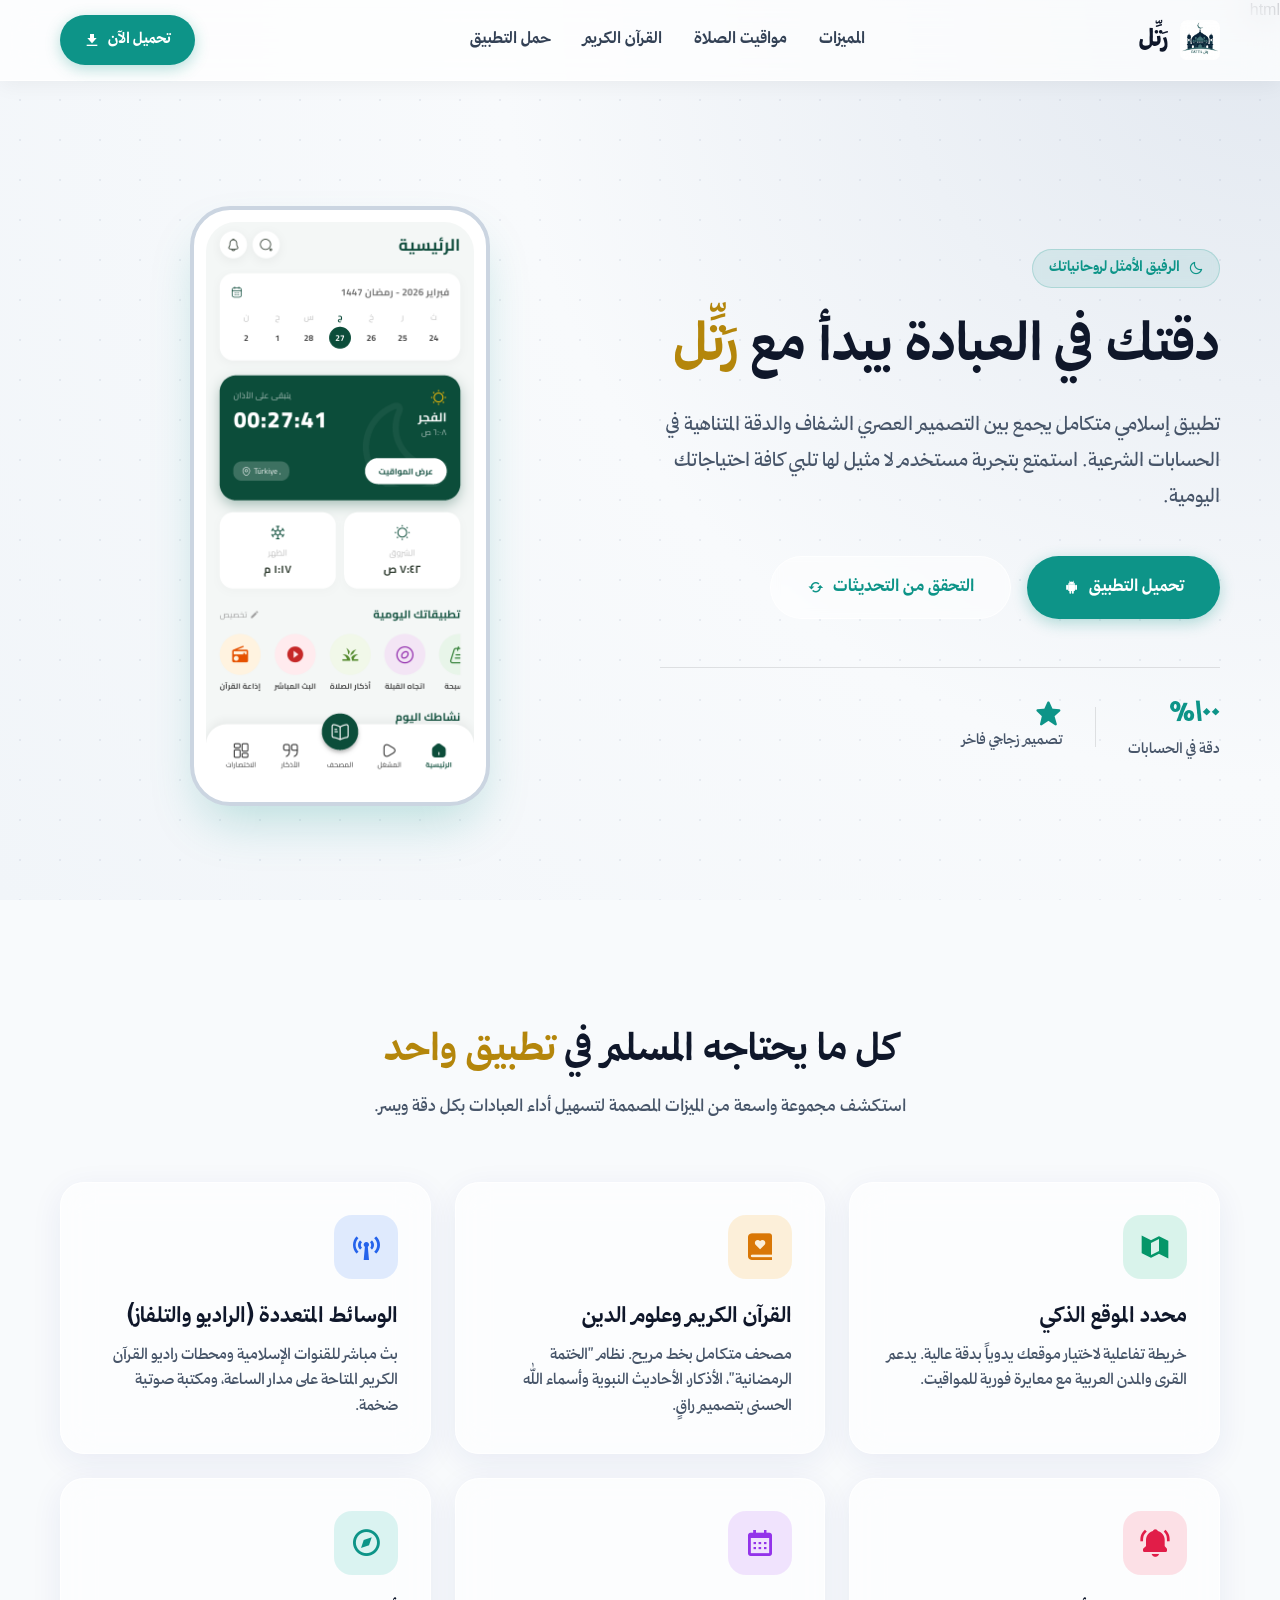
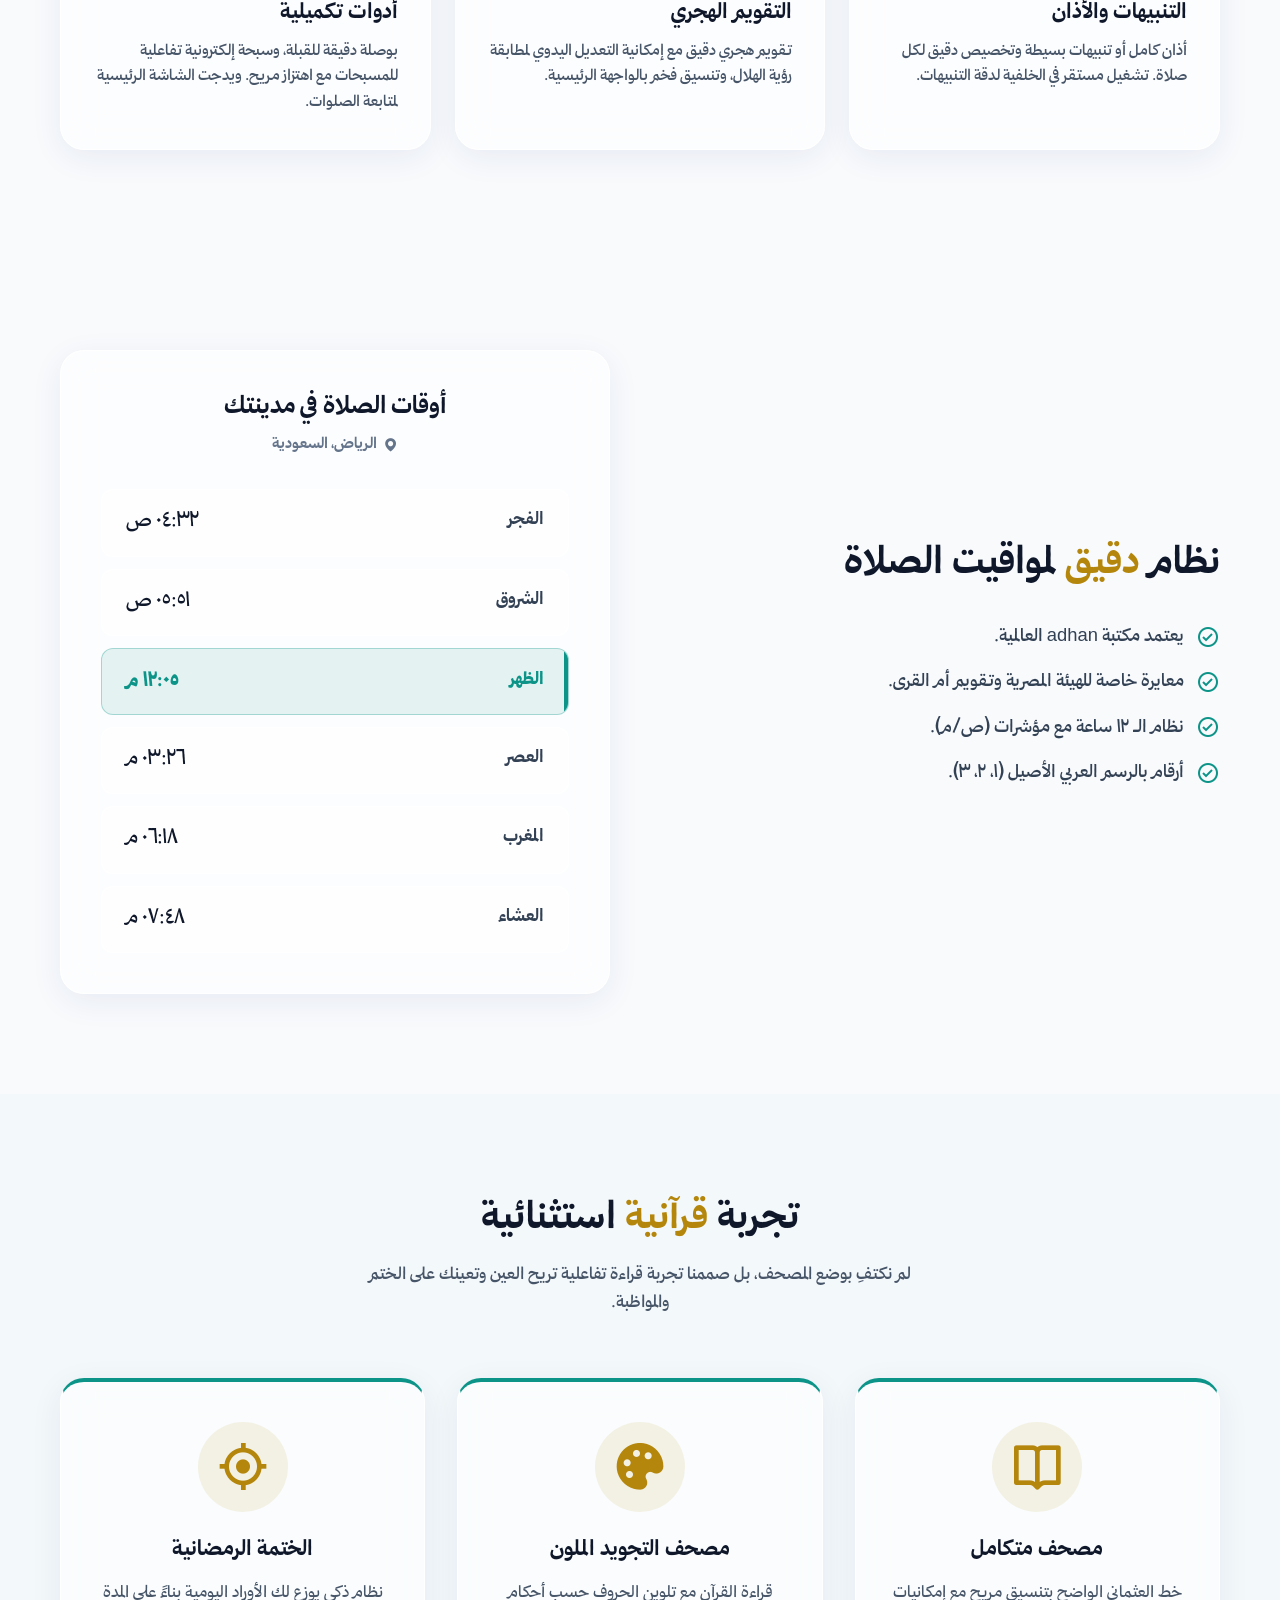
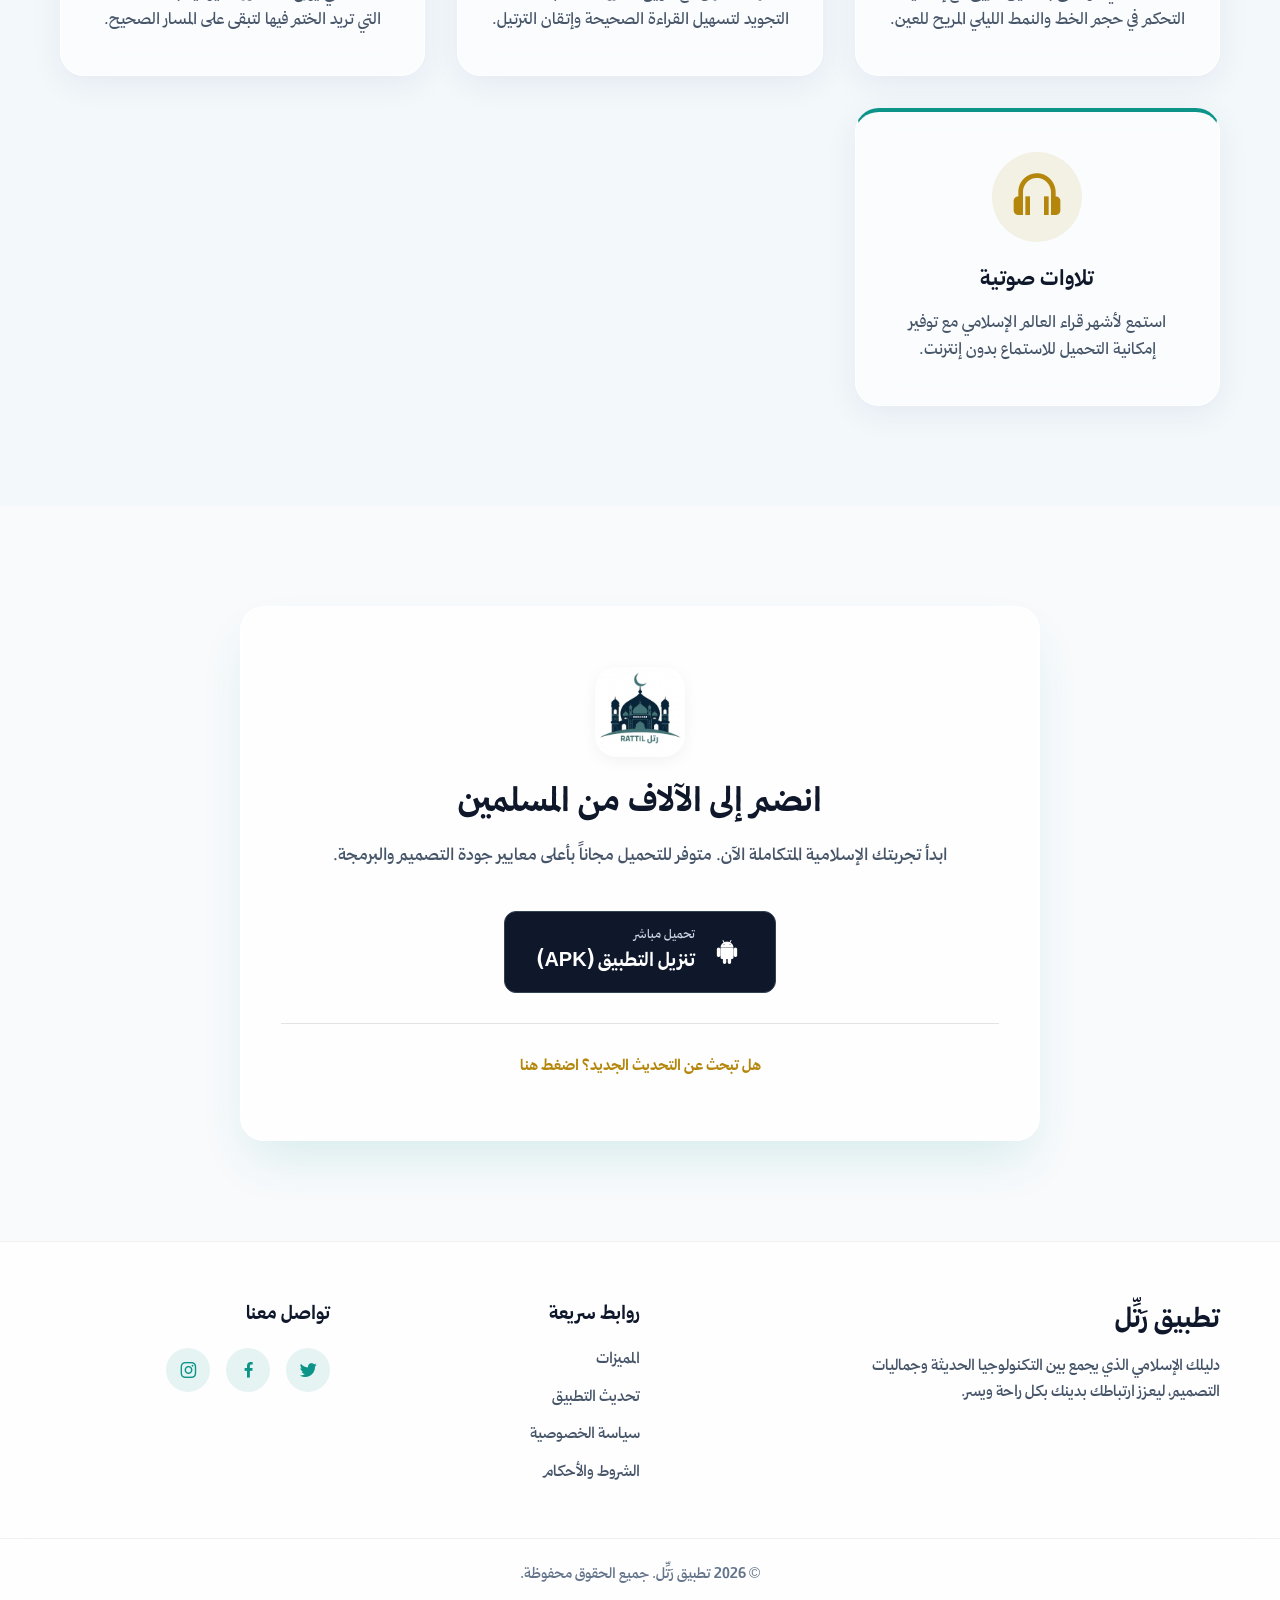
==== index.html @ 5075c4eb "Update index.html" ====
html
<!DOCTYPE html>
<html lang="ar" dir="rtl">

<head>
    <meta charset="UTF-8">
    <meta name="viewport" content="width=device-width, initial-scale=1.0">
    <title>تطبيق رَتِّل | RATTIL - التطبيق الإسلامي الشامل</title>
    <meta name="description"
        content="تطبيق رتل، دليلك الإسلامي الشامل. مواقيت صلاة دقيقة، مصحف متكامل، إذاعة وتلفاز، وأدوات تكميلية بتصميم عصري راقٍ.">
    <!-- Boxicons -->
    <link href='https://unpkg.com/boxicons@2.1.4/css/boxicons.min.css' rel='stylesheet'>
    <!-- Custom CSS -->
    <link rel="stylesheet" href="assets/css/style.css?v=2">

    <!-- Favicon -->
    <link rel="icon" href="assets/images/logoapp.png" type="image/x-icon">
</head>

<body>

    <!-- Stars Background (Pure CSS) -->
    <div class="stars-bg"></div>

    <!-- Header Glass -->
    <header class="glass-header">
        <div class="container">
            <div class="nav-container">
                <a href="index.html" class="logo">
                    <img src="assets/images/logoapp.png" alt="شعار رتل" class="logo-img">
                    <span class="logo-text">رَتِّل</span>
                </a>
                <nav class="desktop-nav">
                    <ul>
                        <li><a href="#features">المميزات</a></li>
                        <li><a href="#prayer-times">مواقيت الصلاة</a></li>
                        <li><a href="#quran">القرآن الكريم</a></li>
                        <li><a href="#download">حمل التطبيق</a></li>
                    </ul>
                </nav>
                <div class="header-actions">
                    <a href="#download" class="btn btn-primary btn-glow">تحميل الآن <i class='bx bxs-download'></i></a>
                    <button class="mobile-menu-btn"><i class='bx bx-menu'></i></button>
                </div>
            </div>
        </div>
    </header>

    <main>
        <!-- Hero Section -->
        <section class="hero-section">
            <div class="container hero-container">
                <div class="hero-content">
                    <div class="badge glass-badge">
                        <i class='bx bx-moon'></i>
                        <span>الرفيق الأمثل لروحانياتك</span>
                    </div>
                    <h1 class="hero-title">دقتك في العبادة يبدأ مع <span class="highlight-gold">رَتِّل</span></h1>
                    <p class="hero-subtitle">
                        تطبيق إسلامي متكامل يجمع بين التصميم العصري الشفاف والدقة المتناهية في الحسابات الشرعية. استمتع
                        بتجربة مستخدم لا مثيل لها تلبي كافة احتياجاتك اليومية.
                    </p>
                    <div class="hero-actions">
                        <a href="#download" class="btn btn-primary btn-large btn-glow">
                            تحميل التطبيق <i class='bx bxl-android'></i>
                        </a>
                        <a href="update.html" class="btn btn-outline btn-large glass-btn">
                            التحقق من التحديثات <i class='bx bx-refresh'></i>
                        </a>
                    </div>
                    <div class="hero-stats">
                        <div class="stat-item">
                            <span class="stat-number">١٠٠٪</span>
                            <span class="stat-text">دقة في الحسابات</span>
                        </div>
                        <div class="stat-divider"></div>
                        <div class="stat-item">
                            <span class="stat-number"><i class='bx bxs-star'></i></span>
                            <span class="stat-text">تصميم زجاجي فاخر</span>
                        </div>
                    </div>
                </div>
                <div class="hero-visual">
                    <!-- Phone Mockup Container -->
                    <div class="phone-mockup glow-effect">
                        <div class="mockup-screen">
                            <!-- Let's assume image copy 6.png might be a screenshot, but we fallback to image.png -->
                            <img src="assets/images/image.png" alt="واجهة تطبيق رتل" class="app-screenshot">

                        </div>
                        <div class="mockup-frame"></div>
                    </div>
                </div>
            </div>
        </section>

        <!-- Features Grid Area -->
        <section id="features" class="features-section">
            <div class="container">
                <div class="section-header text-center">
                    <h2 class="section-title">كل ما يحتاجه المسلم في <span class="highlight-gold">تطبيق واحد</span></h2>
                    <p class="section-subtitle">استكشف مجموعة واسعة من الميزات المصممة لتسهيل أداء العبادات بكل دقة
                        ويسر.</p>
                </div>

                <div class="features-grid">
                    <!-- Feature 1 -->
                    <div class="feature-card glass-card hover-lift">
                        <div class="feature-icon icon-emerald"><i class='bx bxs-map-alt'></i></div>
                        <h3 class="feature-title">محدد الموقع الذكي</h3>
                        <p class="feature-desc">خريطة تفاعلية لاختيار موقعك يدوياً بدقة عالية. يدعم القرى والمدن العربية
                            مع معايرة فورية للمواقيت.</p>
                    </div>

                    <!-- Feature 2 -->
                    <div class="feature-card glass-card hover-lift">
                        <div class="feature-icon icon-gold"><i class='bx bxs-book-heart'></i></div>
                        <h3 class="feature-title">القرآن الكريم وعلوم الدين</h3>
                        <p class="feature-desc">مصحف متكامل بخط مريح. نظام "الختمة الرمضانية"، الأذكار، الأحاديث النبوية
                            وأسماء الله الحسنى بتصميم راقٍ.</p>
                    </div>

                    <!-- Feature 3 -->
                    <div class="feature-card glass-card hover-lift">
                        <div class="feature-icon icon-blue"><i class='bx bx-broadcast'></i></div>
                        <h3 class="feature-title">الوسائط المتعددة (الراديو والتلفاز)</h3>
                        <p class="feature-desc">بث مباشر للقنوات الإسلامية ومحطات راديو القرآن الكريم المتاحة على مدار
                            الساعة، ومكتبة صوتية ضخمة.</p>
                    </div>

                    <!-- Feature 4 -->
                    <div class="feature-card glass-card hover-lift">
                        <div class="feature-icon icon-peach"><i class='bx bxs-bell-ring'></i></div>
                        <h3 class="feature-title">التنبيهات والأذان</h3>
                        <p class="feature-desc">أذان كامل أو تنبيهات بسيطة وتخصيص دقيق لكل صلاة. تشغيل مستقر في الخلفية
                            لدقة التنبيهات.</p>
                    </div>

                    <!-- Feature 5 -->
                    <div class="feature-card glass-card hover-lift">
                        <div class="feature-icon icon-purple"><i class='bx bx-calendar'></i></div>
                        <h3 class="feature-title">التقويم الهجري</h3>
                        <p class="feature-desc">تقويم هجري دقيق مع إمكانية التعديل اليدوي لمطابقة رؤية الهلال، وتنسيق
                            فخم بالواجهة الرئيسية.</p>
                    </div>

                    <!-- Feature 6 -->
                    <div class="feature-card glass-card hover-lift">
                        <div class="feature-icon icon-teal"><i class='bx bx-compass'></i></div>
                        <h3 class="feature-title">أدوات تكميلية</h3>
                        <p class="feature-desc">بوصلة دقيقة للقبلة، وسبحة إلكترونية تفاعلية للمسبحات مع اهتزاز مريح.
                            ويدجت الشاشة الرئيسية لمتابعة الصلوات.</p>
                    </div>
                </div>
            </div>
        </section>

        <!-- Spotlight Prayer Section -->
        <section id="prayer-times" class="prayer-section">
            <div class="container prayer-container">
                <div class="prayer-info">
                    <h2 class="section-title">نظام <span class="highlight-gold">دقيق</span> لمواقيت الصلاة</h2>
                    <ul class="prayer-checklist">
                        <li><i class='bx bx-check-circle'></i> يعتمد مكتبة adhan العالمية.</li>
                        <li><i class='bx bx-check-circle'></i> معايرة خاصة للهيئة المصرية وتقويم أم القرى.</li>
                        <li><i class='bx bx-check-circle'></i> نظام الـ ١٢ ساعة مع مؤشرات (ص/م).</li>
                        <li><i class='bx bx-check-circle'></i> أرقام بالرسم العربي الأصيل (١، ٢، ٣).</li>
                    </ul>
                </div>

                <div class="prayer-glass-board glass-card">
                    <h3 class="board-title">أوقات الصلاة في مدينتك</h3>
                    <div class="board-location"><i class='bx bxs-map'></i> الرياض، السعودية</div>

                    <div class="prayer-times-list">
                        <div class="prayer-row">
                            <span class="prayer-name">الفجر</span>
                            <span class="prayer-time">٠٤:٣٢ ص</span>
                        </div>
                        <div class="prayer-row">
                            <span class="prayer-name">الشروق</span>
                            <span class="prayer-time">٠٥:٥١ ص</span>
                        </div>
                        <div class="prayer-row current-prayer">
                            <span class="prayer-name">الظهر</span>
                            <span class="prayer-time">١٢:٠٥ م</span>
                        </div>
                        <div class="prayer-row">
                            <span class="prayer-name">العصر</span>
                            <span class="prayer-time">٠٣:٢٦ م</span>
                        </div>
                        <div class="prayer-row">
                            <span class="prayer-name">المغرب</span>
                            <span class="prayer-time">٠٦:١٨ م</span>
                        </div>
                        <div class="prayer-row">
                            <span class="prayer-name">العشاء</span>
                            <span class="prayer-time">٠٧:٤٨ م</span>
                        </div>
                    </div>
                </div>
            </div>
        </section>

        <!-- Quran Showcase Section -->
        <section id="quran" class="quran-section">
            <div class="container">
                <div class="section-header text-center">
                    <h2 class="section-title">تجربة <span class="highlight-gold">قرآنية</span> استثنائية</h2>
                    <p class="section-subtitle">لم نكتفِ بوضع المصحف، بل صممنا تجربة قراءة تفاعلية تريح العين وتعينك على
                        الختم والمواظبة.</p>
                </div>
                <div class="quran-features-grid">
                    <div class="quran-feature-card glass-card">
                        <i class='bx bx-book-open quran-icon'></i>
                        <h4>مصحف متكامل</h4>
                        <p>خط العثماني الواضح بتنسيق مريح مع إمكانيات التحكم في حجم الخط والنمط الليلي المريح للعين.</p>
                    </div>
                    <div class="quran-feature-card glass-card">
                        <i class='bx bxs-palette quran-icon'></i>
                        <h4>مصحف التجويد الملون</h4>
                        <p>قراءة القرآن مع تلوين الحروف حسب أحكام التجويد لتسهيل القراءة الصحيحة وإتقان الترتيل.</p>
                    </div>
                    <div class="quran-feature-card glass-card">
                        <i class='bx bx-target-lock quran-icon'></i>
                        <h4>الختمة الرمضانية</h4>
                        <p>نظام ذكي يوزع لك الأوراد اليومية بناءً على المدة التي تريد الختم فيها لتبقى على المسار
                            الصحيح.</p>
                    </div>
                    <div class="quran-feature-card glass-card">
                        <i class='bx bx-headphone quran-icon'></i>
                        <h4>تلاوات صوتية</h4>
                        <p>استمع لأشهر قراء العالم الإسلامي مع توفير إمكانية التحميل للاستماع بدون إنترنت.</p>
                    </div>
                </div>
            </div>
        </section>

        <!-- Download Section -->
        <section id="download" class="download-section text-center">
            <div class="container">
                <div class="download-card glass-card drop-shadow-large">
                    <img src="assets/images/logoapp.png" alt="Rattil Logo" class="download-logo">
                    <h2>انضم إلى الآلاف من المسلمين</h2>
                    <p>ابدأ تجربتك الإسلامية المتكاملة الآن. متوفر للتحميل مجاناً بأعلى معايير جودة التصميم والبرمجة.
                    </p>

                    <div class="store-buttons">
                        <a href="https://github.com/esm234/rattil-web/releases/download/v1.0.1/rattil.apk"
                            class="store-btn" download> <!-- Direct APK Download -->
                            <div class="store-icon"><i class='bx bxl-android'></i></div>
                            <div class="store-text">
                                <span class="store-sub">تحميل مباشر</span>
                                <span class="store-main">تنزيل التطبيق (APK)</span>
                            </div>
                        </a>
                    </div>
                    <!-- Update link for users -->
                    <div class="update-link-container">
                        <a href="update.html" class="update-link">هل تبحث عن التحديث الجديد؟ اضغط هنا</a>
                    </div>
                </div>
            </div>
        </section>
    </main>

    <!-- Footer -->
    <footer class="glass-footer">
        <div class="container footer-content">
            <div class="footer-info">
                <h3>تطبيق رَتِّل</h3>
                <p>دليلك الإسلامي الذي يجمع بين التكنولوجيا الحديثة وجماليات التصميم، ليعزز ارتباطك بدينك بكل راحة ويسر.
                </p>
            </div>
            <div class="footer-links">
                <h4>روابط سريعة</h4>
                <ul>
                    <li><a href="#features">المميزات</a></li>
                    <li><a href="update.html">تحديث التطبيق</a></li>
                    <li><a href="privacy.html">سياسة الخصوصية</a></li>
                    <li><a href="terms.html">الشروط والأحكام</a></li>
                </ul>
            </div>
            <div class="footer-social">
                <h4>تواصل معنا</h4>
                <div class="social-icons">
                    <a href="#"><i class='bx bxl-twitter'></i></a>
                    <a href="#"><i class='bx bxl-facebook'></i></a>
                    <a href="#"><i class='bx bxl-instagram'></i></a>
                </div>
            </div>
        </div>
        <div class="footer-bottom">
            <p>&copy; 2026 تطبيق رَتِّل. جميع الحقوق محفوظة.</p>
        </div>
    </footer>

    <!-- Custom JS -->
    <script src="assets/js/main.js"></script>
</body>

</html>
---- assets/css/style.css ----
/* ==========================================================================
   RATTIL Islamic App Website - Premium Light Glassmorphism Style
   ========================================================================== */

/* Using hardcoded colors as fallbacks in case CSS variables fail to parse */
@font-face {
    font-family: 'TheYearofHandicrafts';
    src: url('../fonts/TheYearofHandicrafts-Regular.otf') format('opentype');
    font-weight: normal;
    font-style: normal;
}

@font-face {
    font-family: 'TheYearofHandicrafts';
    src: url('../fonts/TheYearofHandicrafts-Bold.otf') format('opentype');
    font-weight: bold;
    font-style: normal;
}

@font-face {
    font-family: 'TheYearofHandicrafts';
    src: url('../fonts/TheYearofHandicrafts-Medium.otf') format('opentype');
    font-weight: 500;
    font-style: normal;
}

@font-face {
    font-family: 'TheYearofHandicrafts';
    src: url('../fonts/TheYearofHandicrafts-SemiBold.otf') format('opentype');
    font-weight: 600;
    font-style: normal;
}

@font-face {
    font-family: 'TheYearofHandicrafts';
    src: url('../fonts/TheYearofHandicrafts-Black.otf') format('opentype');
    font-weight: 900;
    font-style: normal;
}

:root {
    --primary-color: #0d9488;
    --primary-light: #14b8a6;
    --primary-dark: #0f766e;
    --accent-gold: #b4860b;
    --accent-gold-light: #d4af37;

    --bg-light: #f8fafc;
    --bg-gradient: radial-gradient(circle at top right, #e2e8f0, #f8fafc, #f1f5f9);

    --text-primary: #0f172a;
    --text-secondary: #334155;
    --text-muted: #64748b;

    --glass-bg: rgba(255, 255, 255, 0.6);
    --glass-border: rgba(255, 255, 255, 0.8);
    --glass-shadow: 0 8px 32px 0 rgba(31, 38, 135, 0.07);
    --glass-blur: 16px;

    --font-main: 'TheYearofHandicrafts', 'Tajawal', sans-serif;
    --font-quran: 'TheYearofHandicrafts', 'Amiri Quran', serif;
}

* {
    margin: 0;
    padding: 0;
    box-sizing: border-box;
    scroll-behavior: smooth;
}

body {
    font-family: var(--font-main);
    background-color: #f8fafc;
    background-image: radial-gradient(circle at top right, #e2e8f0, #f8fafc, #f1f5f9);
    background-size: cover;
    background-attachment: fixed;
    color: #0f172a;
    /* text-primary */
    line-height: 1.6;
    overflow-x: hidden;
    position: relative;
}

/* Elegant Light Background Pattern */
.stars-bg {
    position: fixed;
    top: 0;
    left: 0;
    right: 0;
    bottom: 0;
    background-image:
        radial-gradient(#94a3b8 1px, transparent 1px);
    background-size: 40px 40px;
    opacity: 0.15;
    z-index: -1;
}

a {
    text-decoration: none;
    color: inherit;
}

ul {
    list-style: none;
}

.container {
    max-width: 1200px;
    margin: 0 auto;
    padding: 0 20px;
}

.highlight-gold {
    color: #b4860b;
    /* accent-gold */
}

h1,
h2,
h3,
h4,
h5,
h6 {
    font-weight: 700;
    line-height: 1.3;
    color: #0f172a;
}

.text-center {
    text-align: center;
}

.d-flex-center {
    display: flex;
    align-items: center;
    justify-content: center;
    min-height: 100vh;
}

/* Buttons */
.btn {
    display: inline-flex;
    align-items: center;
    justify-content: center;
    gap: 8px;
    padding: 12px 24px;
    border-radius: 50px;
    font-weight: 700;
    font-size: 1rem;
    transition: all 0.3s ease;
    cursor: pointer;
    border: none;
}

.btn-large {
    padding: 16px 36px;
    font-size: 1.1rem;
}

.btn-block {
    display: flex;
    width: 100%;
    margin-bottom: 12px;
}

.btn-primary {
    background-color: #0d9488;
    color: #ffffff;
}

.btn-primary:hover {
    background-color: #0f766e;
    transform: translateY(-2px);
    color: #ffffff;
}

.btn-outline {
    background-color: transparent;
    border: 1px solid #0d9488;
    color: #0d9488;
}

.btn-outline:hover {
    background-color: rgba(13, 148, 136, 0.1);
    border-color: #0f766e;
    color: #0f766e;
}

.btn-glow {
    box-shadow: 0 4px 15px rgba(13, 148, 136, 0.3);
}

.btn-glow:hover {
    box-shadow: 0 6px 20px rgba(13, 148, 136, 0.5);
}

/* Glassmorphism Classes (Light Theme) */
.glass-header {
    position: fixed;
    top: 0;
    left: 0;
    right: 0;
    background-color: rgba(255, 255, 255, 0.75);
    backdrop-filter: blur(16px);
    -webkit-backdrop-filter: blur(16px);
    border-bottom: 1px solid rgba(255, 255, 255, 0.8);
    box-shadow: 0 4px 20px rgba(0, 0, 0, 0.05);
    z-index: 1000;
    transition: all 0.3s ease;
}

.glass-card {
    background-color: rgba(255, 255, 255, 0.6);
    backdrop-filter: blur(16px);
    -webkit-backdrop-filter: blur(16px);
    border: 1px solid rgba(255, 255, 255, 0.8);
    box-shadow: 0 8px 32px 0 rgba(31, 38, 135, 0.07);
    border-radius: 24px;
}

.glass-btn {
    background-color: rgba(255, 255, 255, 0.5);
    backdrop-filter: blur(4px);
    border: 1px solid rgba(255, 255, 255, 0.8);
    color: #0d9488;
}

.glass-badge {
    background-color: rgba(13, 148, 136, 0.1);
    backdrop-filter: blur(4px);
    border: 1px solid rgba(13, 148, 136, 0.2);
    padding: 6px 16px;
    border-radius: 50px;
    display: inline-flex;
    align-items: center;
    gap: 8px;
    font-size: 0.95rem;
    font-weight: 700;
    color: #0d9488;
    margin-bottom: 24px;
}

/* Header & Nav */
.nav-container {
    display: flex;
    justify-content: space-between;
    align-items: center;
    height: 80px;
}

.logo {
    display: flex;
    align-items: center;
    gap: 12px;
}

.logo-img {
    height: 40px;
}

.logo-text {
    font-size: 1.6rem;
    font-weight: 800;
    font-family: var(--font-quran);
    color: #0f172a;
}

.desktop-nav ul {
    display: flex;
    gap: 32px;
}

.desktop-nav ul li a {
    color: #334155;
    font-weight: 700;
    font-size: 1.05rem;
    transition: color 0.3s ease;
    align-items: center;
    display: flex;
    gap: 6px;
    padding: 8px 0;
    position: relative;
}

.desktop-nav ul li a::after {
    content: '';
    position: absolute;
    bottom: 0;
    right: 0;
    width: 0%;
    height: 3px;
    border-radius: 2px;
    background-color: #0d9488;
    transition: width 0.3s ease;
}

.desktop-nav ul li a:hover {
    color: #0d9488;
}

.desktop-nav ul li a:hover::after {
    width: 100%;
}

.header-actions {
    display: flex;
    align-items: center;
    gap: 16px;
}

.mobile-menu-btn {
    display: none;
    background: none;
    border: none;
    color: #0f172a;
    font-size: 28px;
    cursor: pointer;
}

/* Hero Section */
.hero-section {
    padding: 160px 0 100px;
    min-height: 100vh;
    display: flex;
    align-items: center;
}

.hero-container {
    display: grid;
    grid-template-columns: 1fr 1fr;
    gap: 40px;
    align-items: center;
}

.hero-content {
    max-width: 600px;
}

.hero-title {
    font-size: 3.5rem;
    margin-bottom: 24px;
    color: #0f172a;
}

.hero-subtitle {
    font-size: 1.25rem;
    color: #475569;
    margin-bottom: 40px;
    line-height: 1.8;
}

.hero-actions {
    display: flex;
    gap: 16px;
    margin-bottom: 48px;
    flex-wrap: wrap;
}

.hero-stats {
    display: flex;
    align-items: center;
    gap: 32px;
    border-top: 1px solid rgba(0, 0, 0, 0.1);
    padding-top: 24px;
}

.stat-item {
    display: flex;
    flex-direction: column;
}

.stat-number {
    font-size: 1.8rem;
    font-weight: 800;
    color: #0d9488;
}

.stat-text {
    font-size: 0.95rem;
    font-weight: 500;
    color: #475569;
}

.stat-divider {
    width: 1px;
    height: 40px;
    background-color: rgba(0, 0, 0, 0.1);
}

/* Mockup */
.hero-visual {
    position: relative;
    display: flex;
    justify-content: center;
}

.phone-mockup {
    width: 300px;
    height: 600px;
    background-color: #ffffff;
    border-radius: 40px;
    padding: 12px;
    position: relative;
    border: 4px solid #cbd5e1;
    box-shadow: 0 25px 50px -12px rgba(13, 148, 136, 0.25);
}

.mockup-screen {
    width: 100%;
    height: 100%;
    border-radius: 30px;
    overflow: hidden;
    position: relative;
    background-color: #f8fafc;
}

.app-screenshot {
    width: 100%;
    height: 100%;
    object-fit: cover;
}

/* Floating Widget */
.floating-widget {
    position: absolute;
    bottom: 30px;
    left: -40px;
    width: 200px;
    padding: 16px;
    animation: float 4s ease-in-out infinite;
    z-index: 10;
}

@keyframes float {
    0% {
        transform: translateY(0);
    }

    50% {
        transform: translateY(-10px);
    }

    100% {
        transform: translateY(0);
    }
}

.widget-header {
    display: flex;
    gap: 8px;
    font-size: 0.9rem;
    font-weight: 700;
    color: #475569;
    margin-bottom: 8px;
}

.widget-time {
    font-size: 1.8rem;
    font-weight: 700;
    color: #0d9488;
    margin-bottom: 4px;
    font-family: var(--font-quran);
}

.widget-footer {
    font-size: 0.85rem;
    font-weight: 500;
    color: #64748b;
}

/* Section Common */
.section-title {
    font-size: 2.5rem;
    margin-bottom: 16px;
    color: #0f172a;
}

.section-subtitle {
    color: #475569;
    font-size: 1.1rem;
    font-weight: 500;
    max-width: 600px;
    margin: 0 auto;
}

/* Features Layout */
.features-section {
    padding: 100px 0;
}

.features-grid {
    display: grid;
    grid-template-columns: repeat(auto-fit, minmax(320px, 1fr));
    gap: 24px;
    margin-top: 60px;
}

.feature-card {
    padding: 32px;
    transition: transform 0.3s ease, background 0.3s ease, box-shadow 0.3s ease;
}

.hover-lift:hover {
    transform: translateY(-8px);
    background-color: rgba(255, 255, 255, 0.9);
    box-shadow: 0 20px 40px rgba(0, 0, 0, 0.08);
}

.feature-icon {
    width: 64px;
    height: 64px;
    border-radius: 18px;
    display: flex;
    align-items: center;
    justify-content: center;
    font-size: 32px;
    margin-bottom: 24px;
}

.icon-emerald {
    background-color: rgba(16, 185, 129, 0.15);
    color: #059669;
}

.icon-gold {
    background-color: rgba(245, 158, 11, 0.15);
    color: #d97706;
}

.icon-blue {
    background-color: rgba(59, 130, 246, 0.15);
    color: #2563eb;
}

.icon-peach {
    background-color: rgba(244, 63, 94, 0.15);
    color: #e11d48;
}

.icon-purple {
    background-color: rgba(168, 85, 247, 0.15);
    color: #9333ea;
}

.icon-teal {
    background-color: rgba(20, 184, 166, 0.15);
    color: #0d9488;
}

.feature-title {
    font-size: 1.4rem;
    margin-bottom: 12px;
    color: #0f172a;
}

.feature-desc {
    color: #475569;
    font-size: 1rem;
    font-weight: 500;
}

/* Prayer Section Layout */
.prayer-section {
    padding: 100px 0;
}

.prayer-container {
    display: grid;
    grid-template-columns: 1fr 1fr;
    gap: 60px;
    align-items: center;
}

.prayer-checklist {
    margin-top: 32px;
}

.prayer-checklist li {
    display: flex;
    align-items: center;
    gap: 12px;
    font-size: 1.15rem;
    font-weight: 500;
    margin-bottom: 16px;
    color: #334155;
}

.prayer-checklist li i {
    color: #0d9488;
    font-size: 1.5rem;
}

.prayer-glass-board {
    padding: 40px;
}

.board-title {
    font-size: 1.6rem;
    text-align: center;
    margin-bottom: 8px;
    color: #0f172a;
}

.board-location {
    text-align: center;
    color: #64748b;
    font-size: 1rem;
    font-weight: 700;
    margin-bottom: 32px;
    display: flex;
    justify-content: center;
    align-items: center;
    gap: 6px;
}

.prayer-times-list {
    display: flex;
    flex-direction: column;
    gap: 12px;
}

.prayer-row {
    display: flex;
    justify-content: space-between;
    padding: 16px 24px;
    border-radius: 12px;
    background-color: rgba(255, 255, 255, 0.4);
    border: 1px solid rgba(255, 255, 255, 0.8);
    transition: background 0.3s ease;
}

.prayer-row:hover {
    background-color: rgba(255, 255, 255, 0.8);
}

.current-prayer {
    background-color: rgba(13, 148, 136, 0.1);
    border: 1px solid rgba(13, 148, 136, 0.3);
    position: relative;
    overflow: hidden;
}

.current-prayer::before {
    content: '';
    position: absolute;
    right: 0;
    top: 0;
    bottom: 0;
    width: 4px;
    background-color: #0d9488;
}

.current-prayer .prayer-name,
.current-prayer .prayer-time {
    color: #0d9488;
    font-weight: 800;
}

.prayer-name {
    font-size: 1.15rem;
    font-weight: 700;
    color: #334155;
}

.prayer-time {
    font-family: var(--font-quran);
    font-size: 1.3rem;
    color: #0f172a;
}

/* Quran Section */
.quran-section {
    padding: 100px 0;
    background-color: rgba(13, 148, 136, 0.02);
}

.quran-features-grid {
    display: grid;
    grid-template-columns: repeat(auto-fit, minmax(300px, 1fr));
    gap: 32px;
    margin-top: 60px;
}

.quran-feature-card {
    padding: 40px 32px;
    text-align: center;
    border-radius: 24px;
    transition: transform 0.3s ease, box-shadow 0.3s ease;
    border-top: 4px solid #0d9488;
}

.quran-feature-card:hover {
    transform: translateY(-8px);
    box-shadow: 0 20px 40px rgba(0, 0, 0, 0.08);
}

.quran-icon {
    font-size: 3.5rem;
    color: #b4860b;
    margin-bottom: 24px;
    background: rgba(180, 134, 11, 0.1);
    width: 90px;
    height: 90px;
    display: inline-flex;
    align-items: center;
    justify-content: center;
    border-radius: 50%;
}

.quran-feature-card h4 {
    font-size: 1.4rem;
    margin-bottom: 16px;
    color: #0f172a;
}

.quran-feature-card p {
    color: #475569;
    font-size: 1.05rem;
}

/* Download Section */
.download-section {
    padding: 100px 0;
}

.download-card {
    max-width: 800px;
    margin: 0 auto;
    padding: 60px 40px;
    background-color: rgba(255, 255, 255, 0.8);
}

.drop-shadow-large {
    box-shadow: 0 25px 50px -12px rgba(13, 148, 136, 0.15);
}

.download-logo {
    width: 90px;
    height: 90px;
    margin-bottom: 24px;
    border-radius: 22px;
    background: white;
    box-shadow: 0 4px 15px rgba(0, 0, 0, 0.05);
}

.download-card h2 {
    font-size: 2.2rem;
    margin-bottom: 16px;
    color: #0f172a;
}

.download-card p {
    color: #475569;
    font-size: 1.1rem;
    font-weight: 500;
    margin-bottom: 40px;
}

.store-buttons {
    display: flex;
    justify-content: center;
    gap: 20px;
    flex-wrap: wrap;
    margin-bottom: 24px;
}

.store-btn {
    display: flex;
    align-items: center;
    gap: 16px;
    background-color: #0f172a;
    color: #ffffff;
    padding: 14px 32px;
    border-radius: 12px;
    border: 1px solid #334155;
    transition: transform 0.3s ease, background 0.3s ease;
    min-width: 220px;
}

.store-btn:hover {
    transform: translateY(-3px);
    background-color: #1e293b;
    color: #fff;
}

.store-icon {
    font-size: 32px;
}

.store-text {
    display: flex;
    flex-direction: column;
    text-align: right;
}

.store-sub {
    font-size: 0.8rem;
    color: #cbd5e1;
}

.store-main {
    font-size: 1.25rem;
    font-weight: 700;
}

.update-link-container {
    margin-top: 30px;
    padding-top: 30px;
    border-top: 1px solid rgba(0, 0, 0, 0.1);
}

.update-link {
    display: inline-flex;
    align-items: center;
    gap: 8px;
    color: #b4860b;
    font-weight: 700;
    transition: color 0.3s;
}

.update-link:hover {
    color: #d97706;
    text-decoration: underline;
}

/* Footer Layout */
.glass-footer {
    background-color: rgba(255, 255, 255, 0.8);
    backdrop-filter: blur(16px);
    -webkit-backdrop-filter: blur(16px);
    border-top: 1px solid rgba(0, 0, 0, 0.05);
    padding: 60px 0 0;
}

.footer-content {
    display: grid;
    grid-template-columns: 2fr 1fr 1fr;
    gap: 40px;
    margin-bottom: 40px;
}

.footer-info h3 {
    font-family: var(--font-quran);
    font-size: 1.8rem;
    margin-bottom: 16px;
    color: #0f172a;
}

.footer-info p {
    color: #475569;
    max-width: 400px;
    font-weight: 500;
}

.footer-links h4,
.footer-social h4 {
    font-size: 1.25rem;
    margin-bottom: 20px;
    color: #0f172a;
}

.footer-links ul li {
    margin-bottom: 12px;
}

.footer-links ul li a {
    color: #475569;
    font-weight: 500;
    transition: color 0.3s;
}

.footer-links ul li a:hover {
    color: #0d9488;
}

.social-icons {
    display: flex;
    gap: 16px;
}

.social-icons a {
    width: 44px;
    height: 44px;
    border-radius: 50%;
    background-color: rgba(13, 148, 136, 0.1);
    display: flex;
    align-items: center;
    justify-content: center;
    font-size: 1.3rem;
    color: #0d9488;
    transition: all 0.3s;
}

.social-icons a:hover {
    background-color: #0d9488;
    color: #ffffff;
    transform: translateY(-3px);
}

.footer-bottom {
    text-align: center;
    padding: 24px 0;
    border-top: 1px solid rgba(0, 0, 0, 0.05);
    color: #64748b;
    font-size: 0.95rem;
    font-weight: 500;
}

/* Update Page Specifics */
.update-page {
    background-color: #f0fdf9;
    background-image: radial-gradient(circle at center, #ccfbf1, #f0fdf9, #f8fafc);
    display: flex;
    align-items: center;
    justify-content: center;
    min-height: 100vh;
}

.update-main {
    position: relative;
    z-index: 10;
    width: 100%;
}

.update-card {
    max-width: 550px;
    width: 100%;
    padding: 40px;
    text-align: right;
    /* RTL */
    position: relative;
    background-color: rgba(255, 255, 255, 0.85);
    box-shadow: 0 30px 60px rgba(13, 148, 136, 0.15);
    border-radius: 32px;
}

.pull-up-animation {
    animation: pullUp 0.8s cubic-bezier(0.16, 1, 0.3, 1);
}

@keyframes pullUp {
    from {
        opacity: 0;
        transform: translateY(40px);
    }

    to {
        opacity: 1;
        transform: translateY(0);
    }
}

.update-header {
    display: flex;
    align-items: center;
    gap: 24px;
    margin-bottom: 24px;
}

.update-icon-wrapper {
    position: relative;
    width: 100px;
    height: 100px;
    flex-shrink: 0;
}

.update-logo {
    width: 100%;
    height: 100%;
    border-radius: 24px;
    box-shadow: 0 10px 25px rgba(13, 148, 136, 0.2);
    background: white;
}

.update-badge {
    position: absolute;
    bottom: -10px;
    right: -10px;
    background-color: #0d9488;
    color: white;
    width: 36px;
    height: 36px;
    border-radius: 50%;
    display: flex;
    align-items: center;
    justify-content: center;
    font-size: 18px;
    box-shadow: 0 4px 10px rgba(13, 148, 136, 0.3);
    border: 3px solid #ffffff;
}

.update-title-area {
    display: flex;
    flex-direction: column;
}

.update-title {
    font-size: 2rem;
    color: #0f172a;
    margin-bottom: 4px;
}

.app-name {
    color: #475569;
    font-weight: 700;
    font-size: 1.1rem;
}

.update-meta {
    display: flex;
    flex-wrap: wrap;
    gap: 12px;
    margin-bottom: 32px;
    padding-bottom: 24px;
    border-bottom: 1px solid rgba(0, 0, 0, 0.06);
}

.meta-item {
    background-color: rgba(13, 148, 136, 0.08);
    color: #0d9488;
    padding: 6px 14px;
    border-radius: 50px;
    font-size: 0.95rem;
    font-weight: 700;
    display: flex;
    align-items: center;
    gap: 6px;
}

.update-features-container {
    margin-bottom: 36px;
}

.update-features-container h3 {
    margin-bottom: 20px;
    font-size: 1.3rem;
    color: #0f172a;
    display: flex;
    align-items: center;
    gap: 8px;
}

.update-features-container h3 i {
    color: #b4860b;
    /* accent-gold */
}

.advanced-features-list {
    display: flex;
    flex-direction: column;
    gap: 16px;
}

.advanced-features-list li {
    display: flex;
    align-items: center;
    gap: 16px;
    padding: 16px;
    border-radius: 16px;
    background-color: rgba(255, 255, 255, 0.6);
    transition: transform 0.3s ease;
}

.advanced-features-list li:hover {
    transform: translateX(-5px);
    background-color: #ffffff;
}

.feature-icon-box {
    width: 44px;
    height: 44px;
    background-color: rgba(13, 148, 136, 0.1);
    color: #0d9488;
    border-radius: 12px;
    display: flex;
    align-items: center;
    justify-content: center;
    font-size: 24px;
    flex-shrink: 0;
}

.feature-text {
    color: #334155;
    font-size: 1.05rem;
    font-weight: 700;
    line-height: 1.5;
}

.download-actions {
    margin-bottom: 24px;
}

.pulse-btn {
    animation: pulseGlow 2s infinite;
    padding: 16px 24px;
    font-size: 1.2rem;
    border-radius: 16px;
}

@keyframes pulseGlow {
    0% {
        box-shadow: 0 0 0 0 rgba(13, 148, 136, 0.4);
    }

    70% {
        box-shadow: 0 0 0 15px rgba(13, 148, 136, 0);
    }

    100% {
        box-shadow: 0 0 0 0 rgba(13, 148, 136, 0);
    }
}

.update-footer {
    text-align: center;
    border-top: 1px solid rgba(0, 0, 0, 0.06);
    padding-top: 24px;
}

.back-home-link {
    display: inline-flex;
    align-items: center;
    gap: 8px;
    color: #64748b;
    font-size: 1rem;
    font-weight: 700;
    transition: color 0.3s;
}

.back-home-link:hover {
    color: #0f172a;
}

/* Responsive Design */
@media (max-width: 992px) {

    .hero-container,
    .prayer-container {
        grid-template-columns: 1fr;
        text-align: center;
        gap: 40px;
    }

    .hero-content {
        margin: 0 auto;
    }

    .hero-actions,
    .hero-stats {
        justify-content: center;
    }

    .floating-widget {
        left: 20px;
        right: 20px;
        bottom: 20px;
        width: auto;
    }

    .footer-content {
        grid-template-columns: 1fr;
        text-align: center;
    }

    .social-icons {
        justify-content: center;
    }

    .prayer-checklist li {
        justify-content: center;
    }
}

@media (max-width: 768px) {
    .desktop-nav {
        display: none;
    }

    .mobile-menu-btn {
        display: block;
    }

    .header-actions .btn {
        display: none;
    }

    .hero-title {
        font-size: 2.5rem;
    }

    .update-header {
        flex-direction: column;
        text-align: center;
    }

    .update-meta {
        justify-content: center;
    }
}
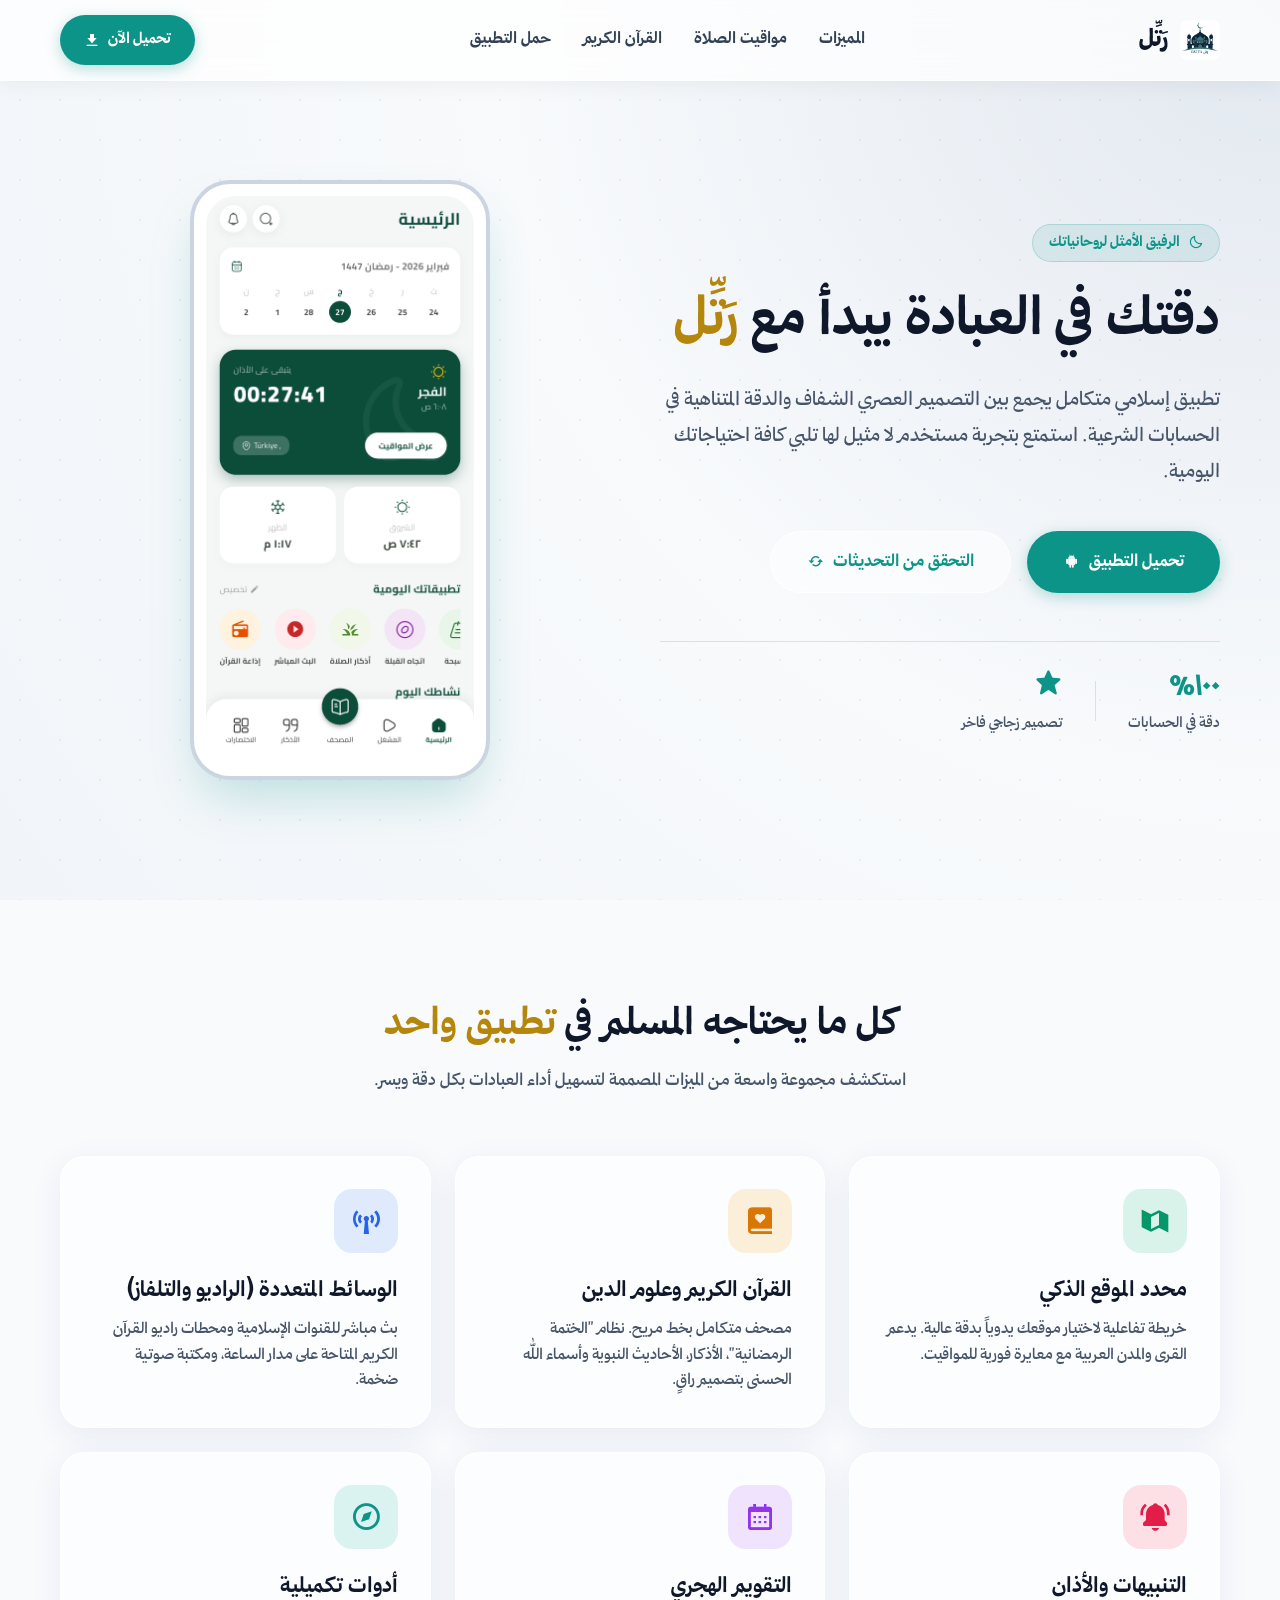
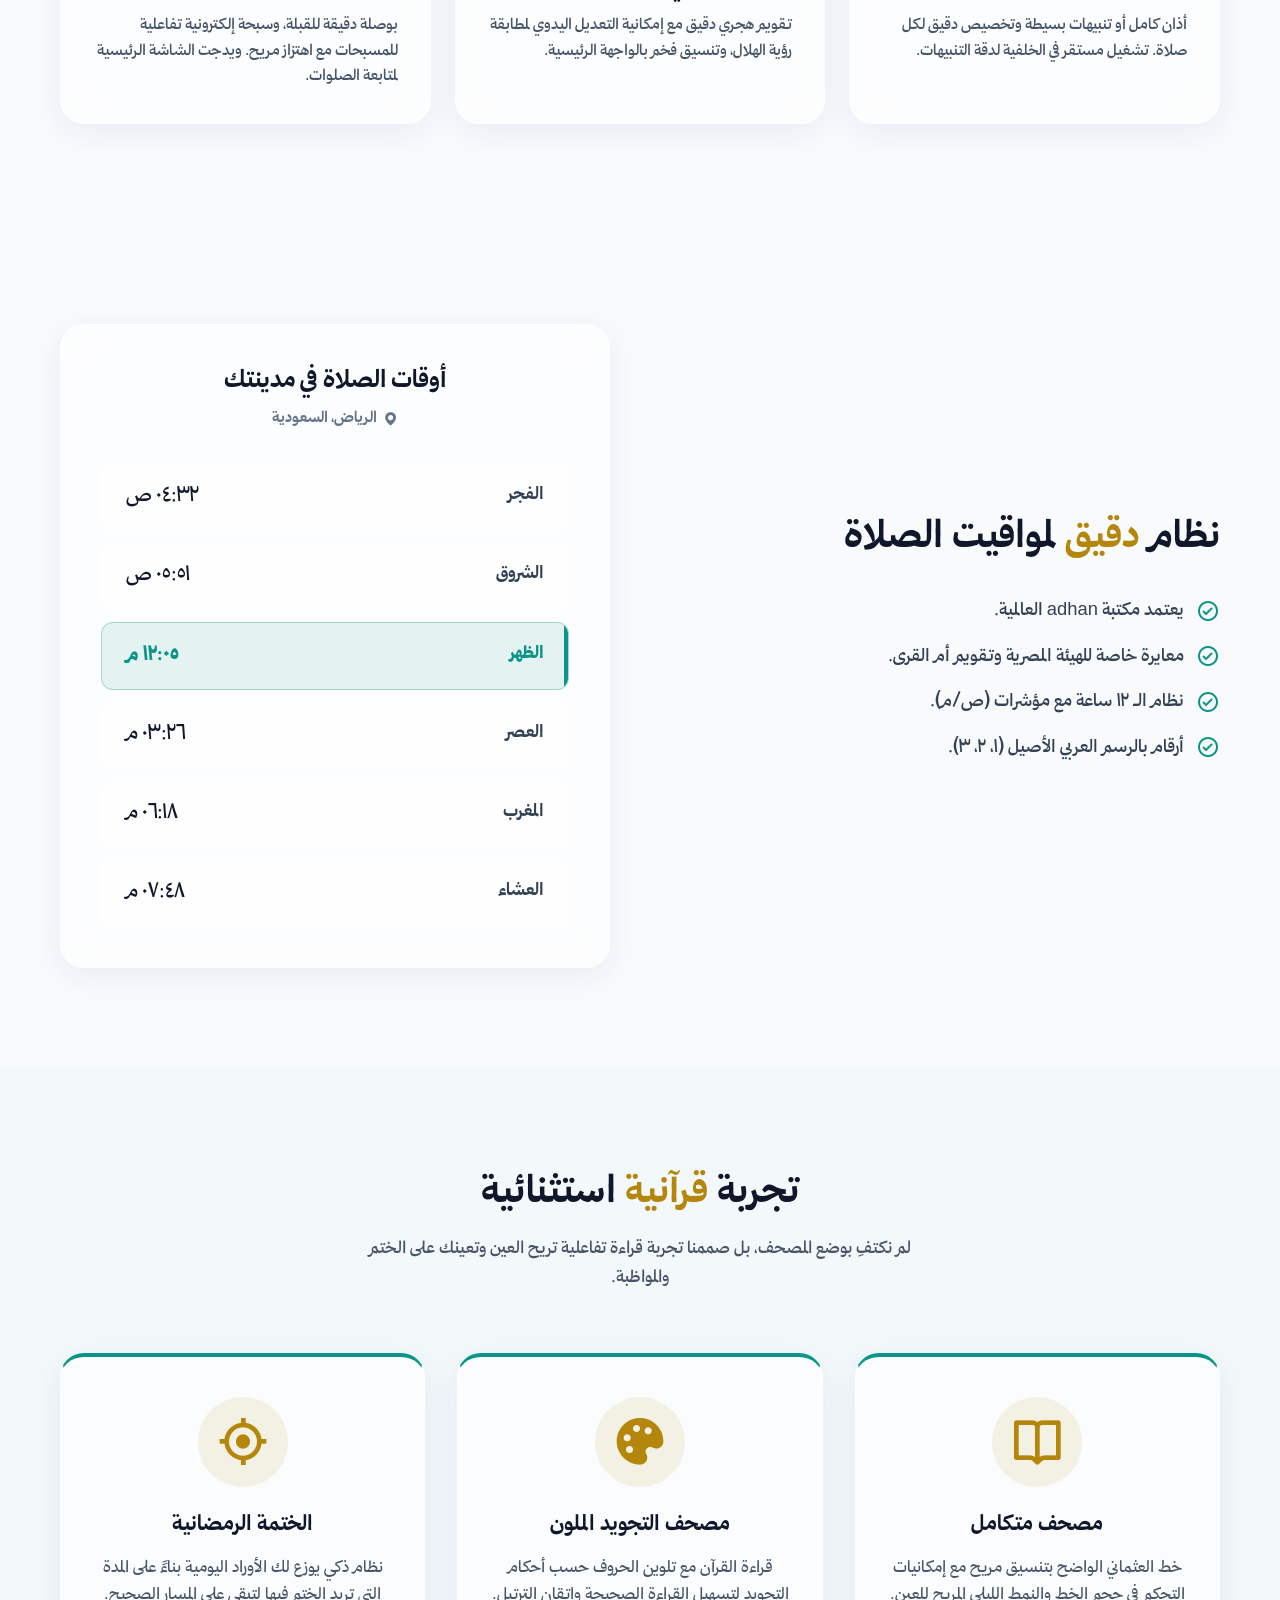
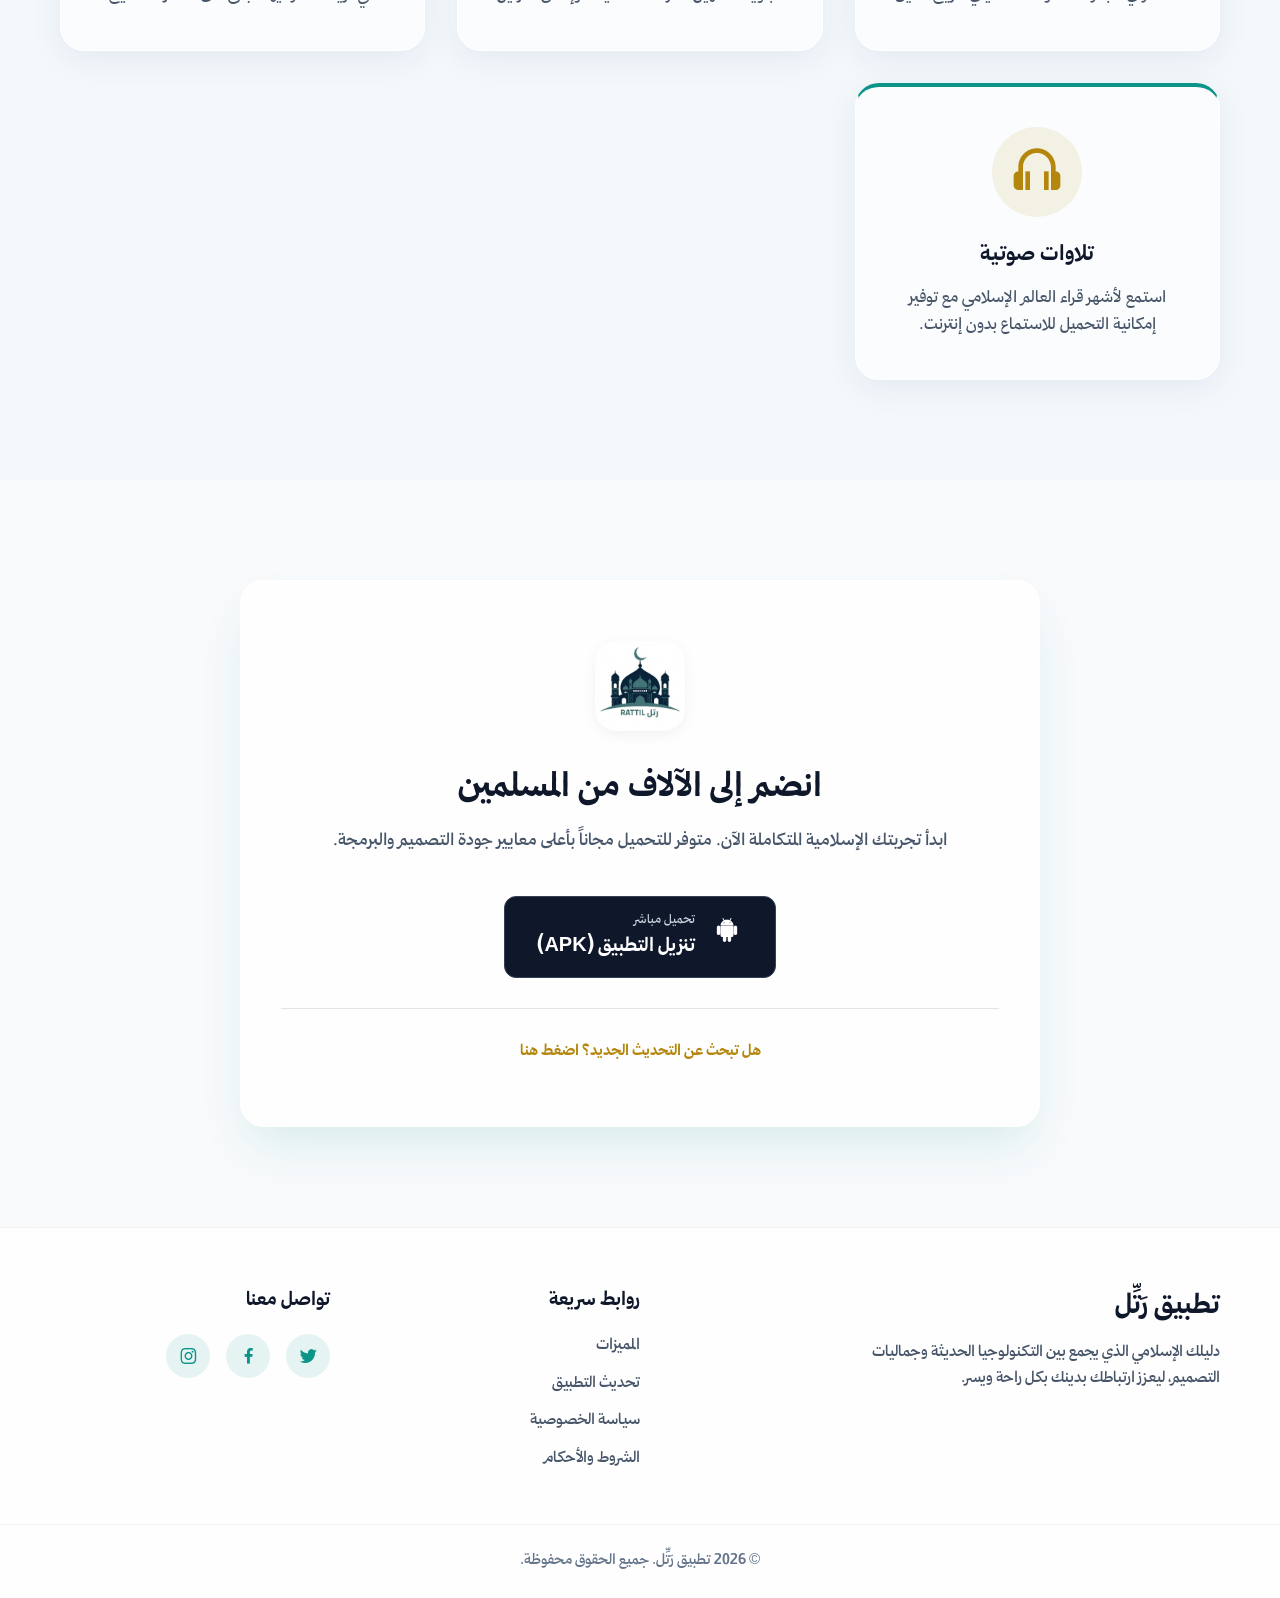
==== commit 28653489: "Update index.html" ====
--- a/index.html
+++ b/index.html
@@ -1,4 +1,3 @@
-html
 <!DOCTYPE html>
 <html lang="ar" dir="rtl">
 
@@ -300,3 +299,4 @@
 </body>
 
 </html>
+
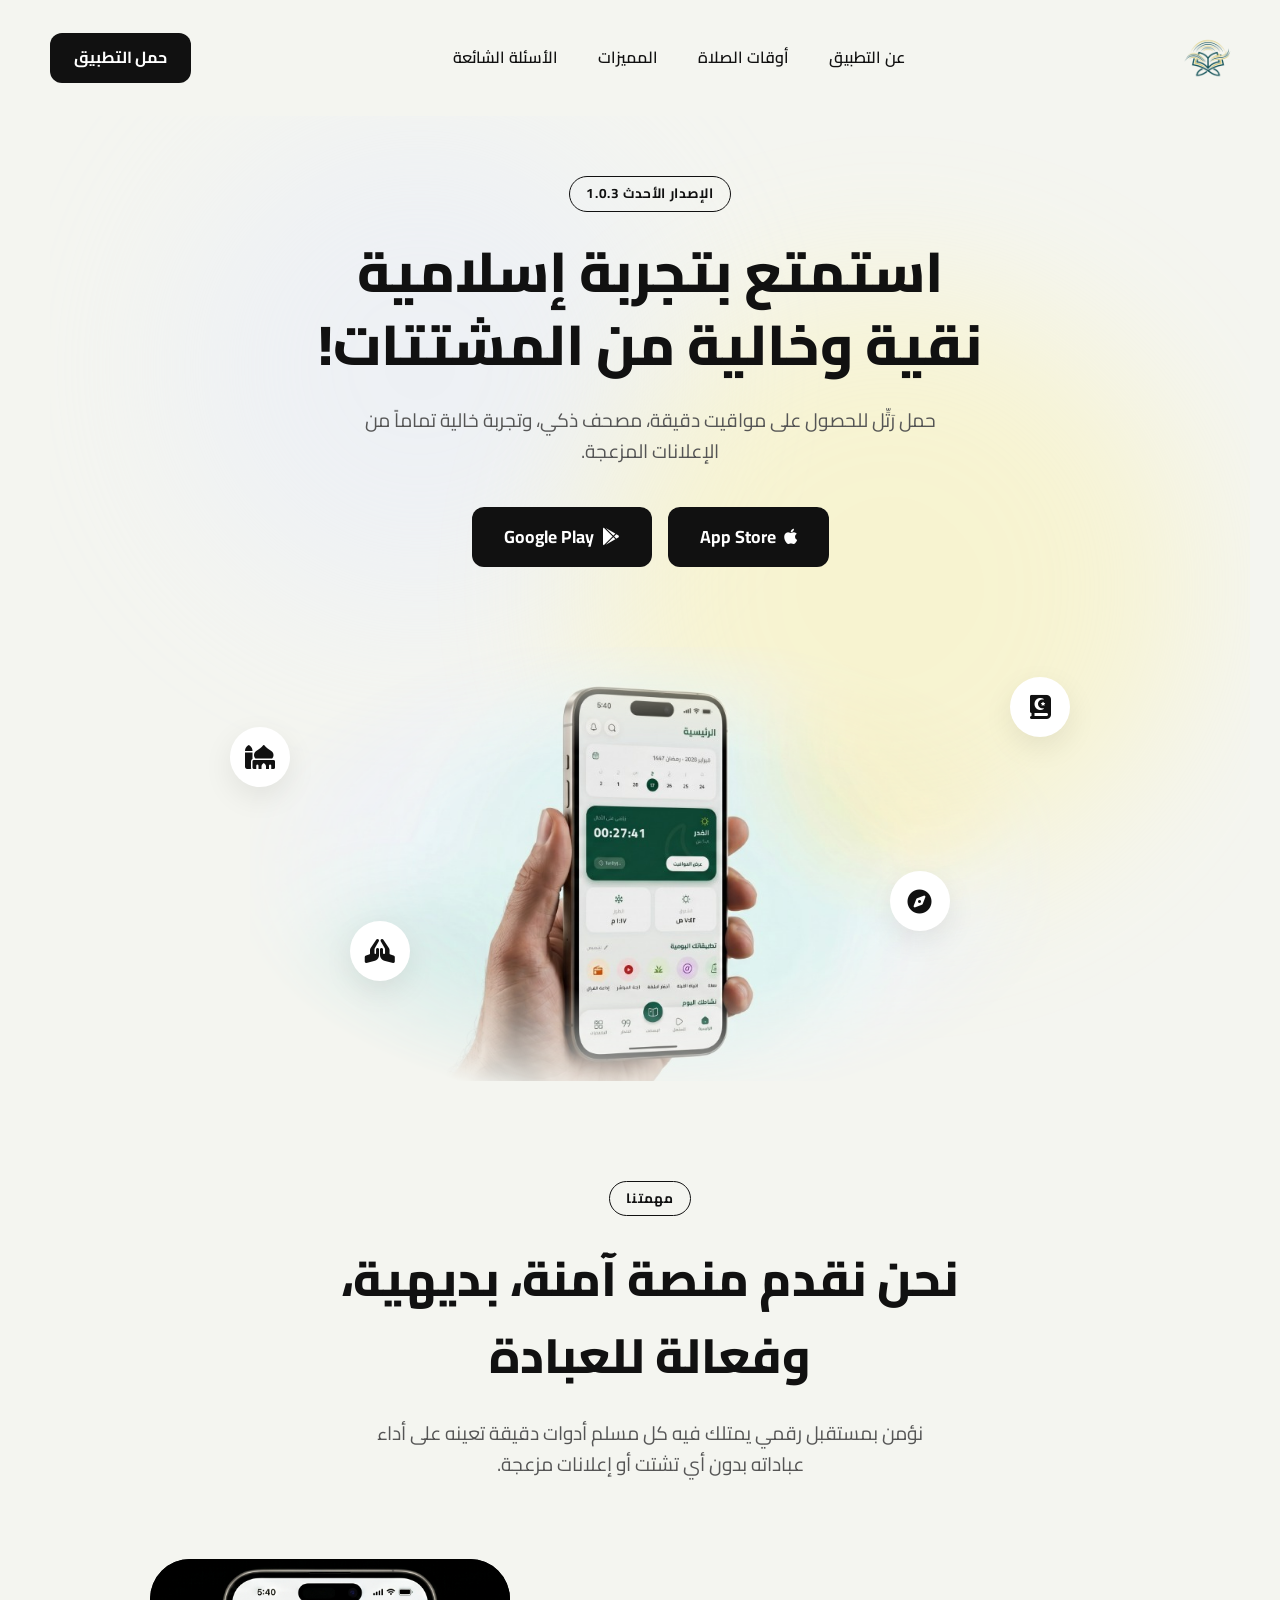
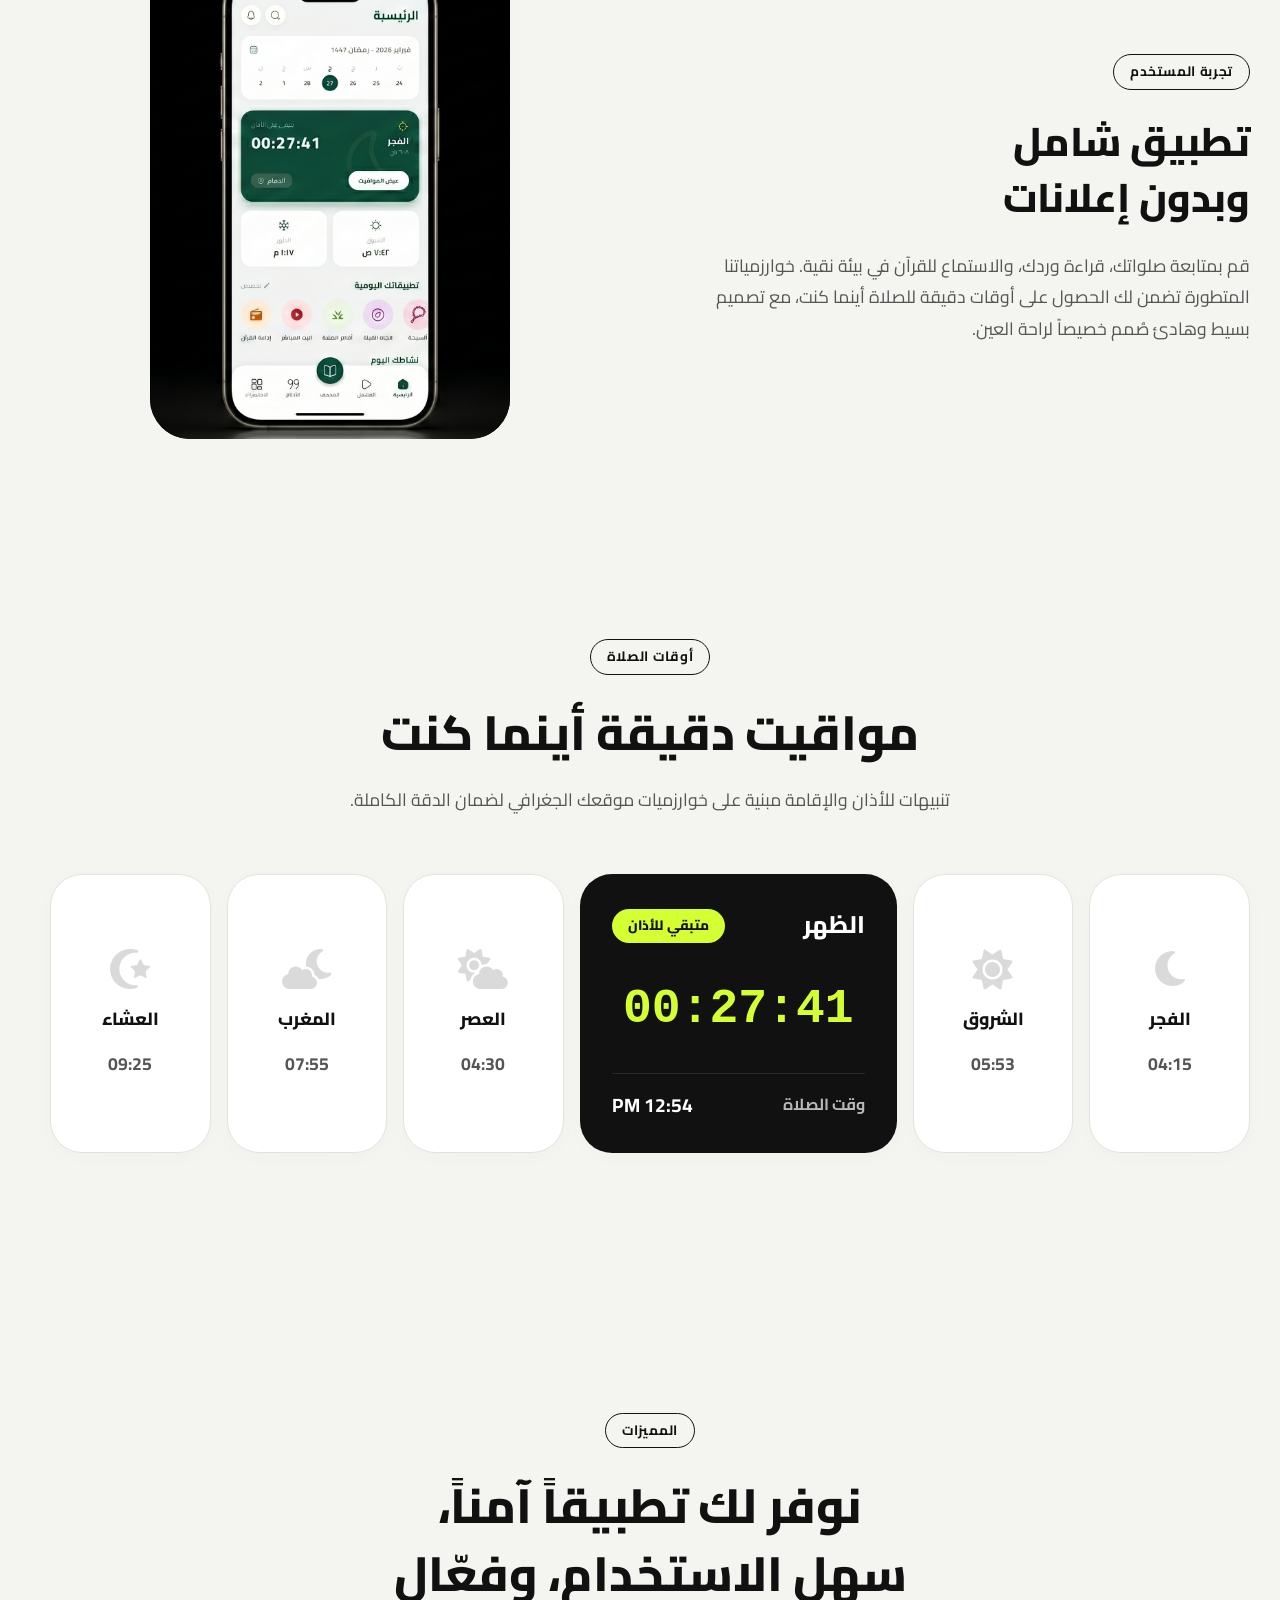
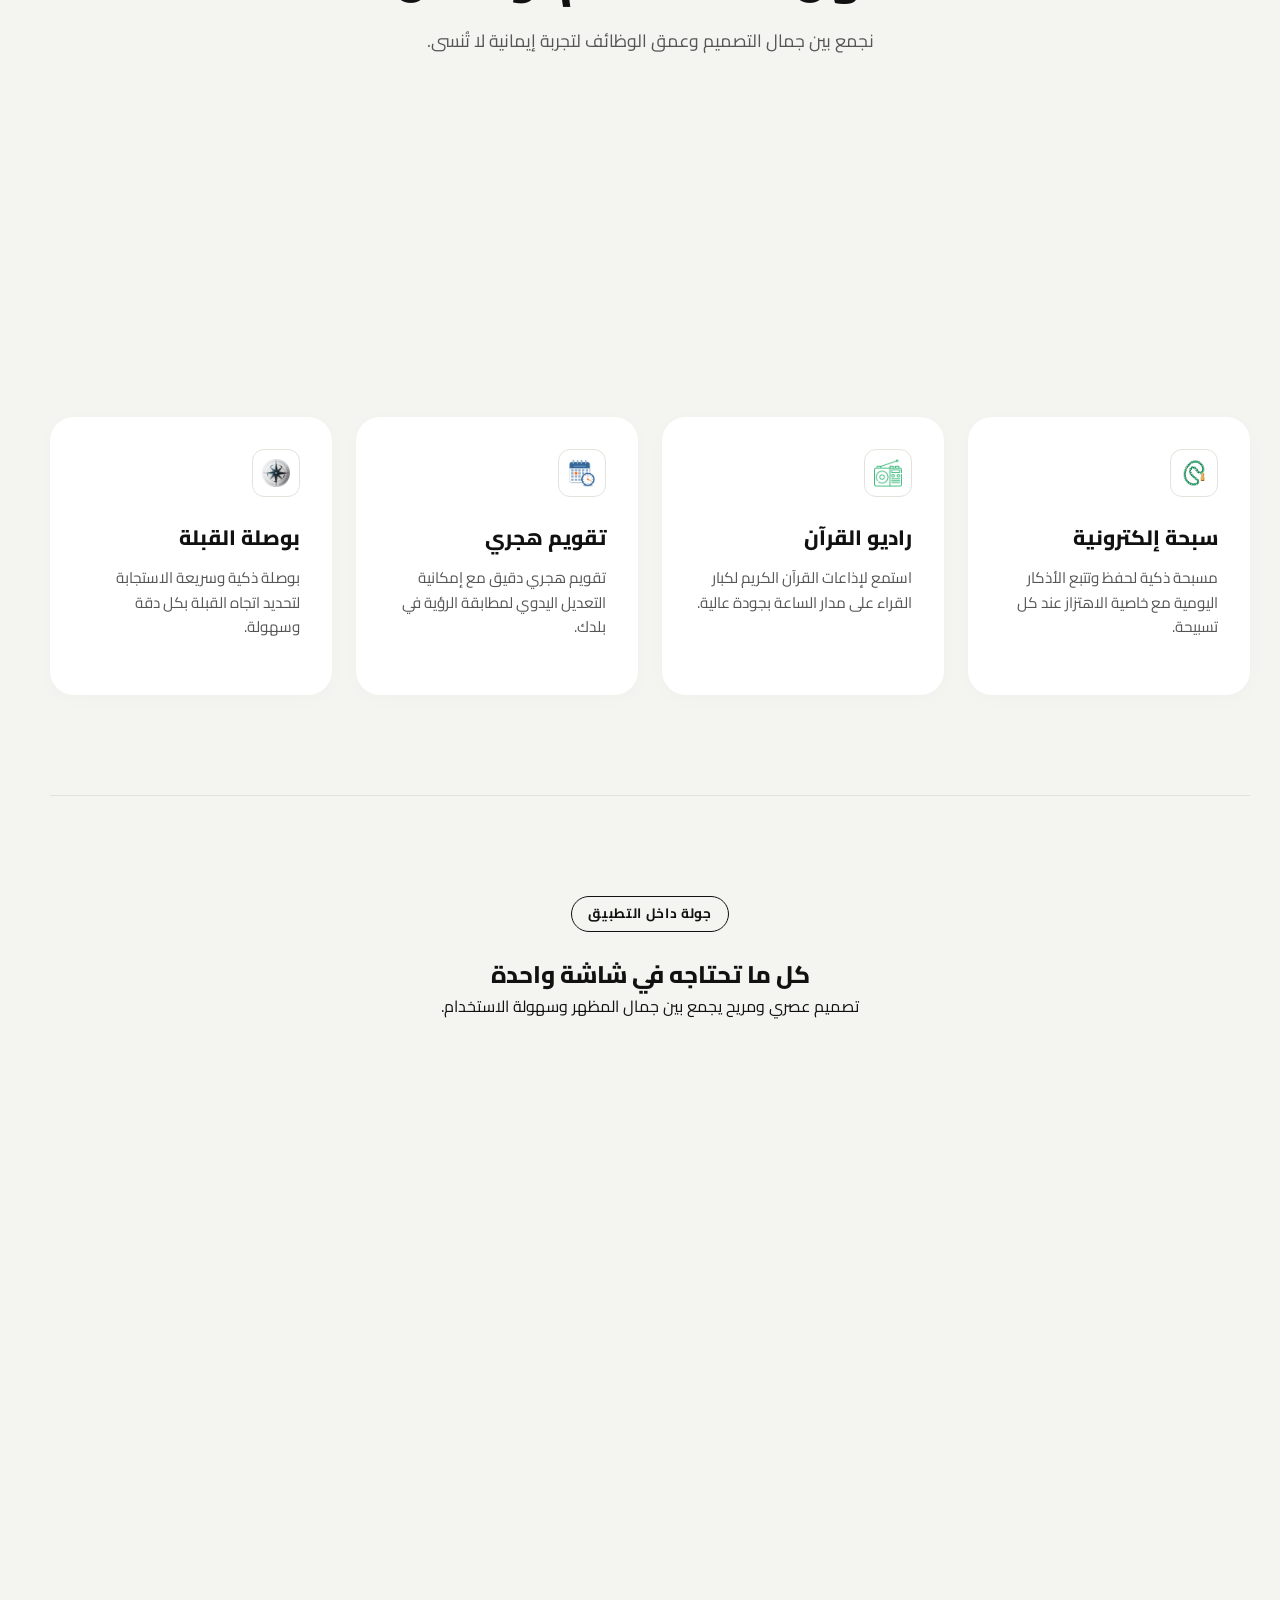
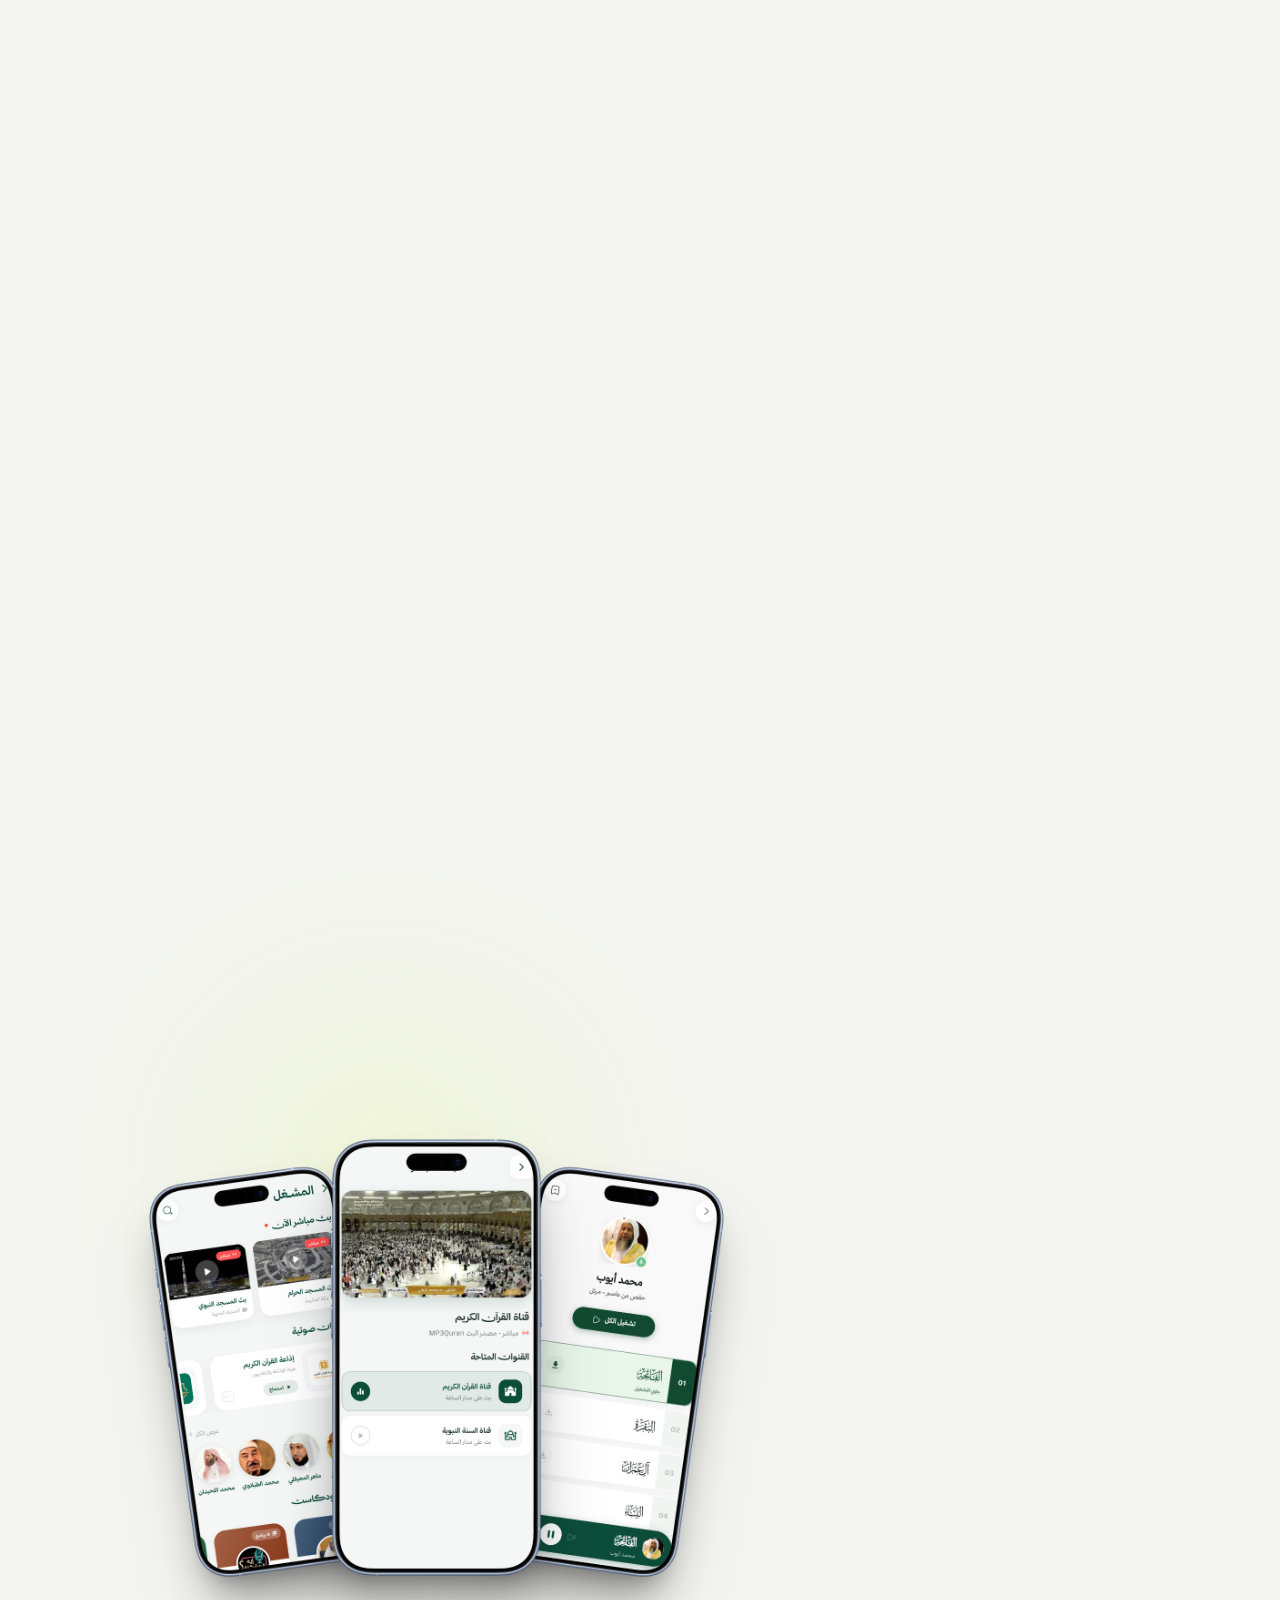
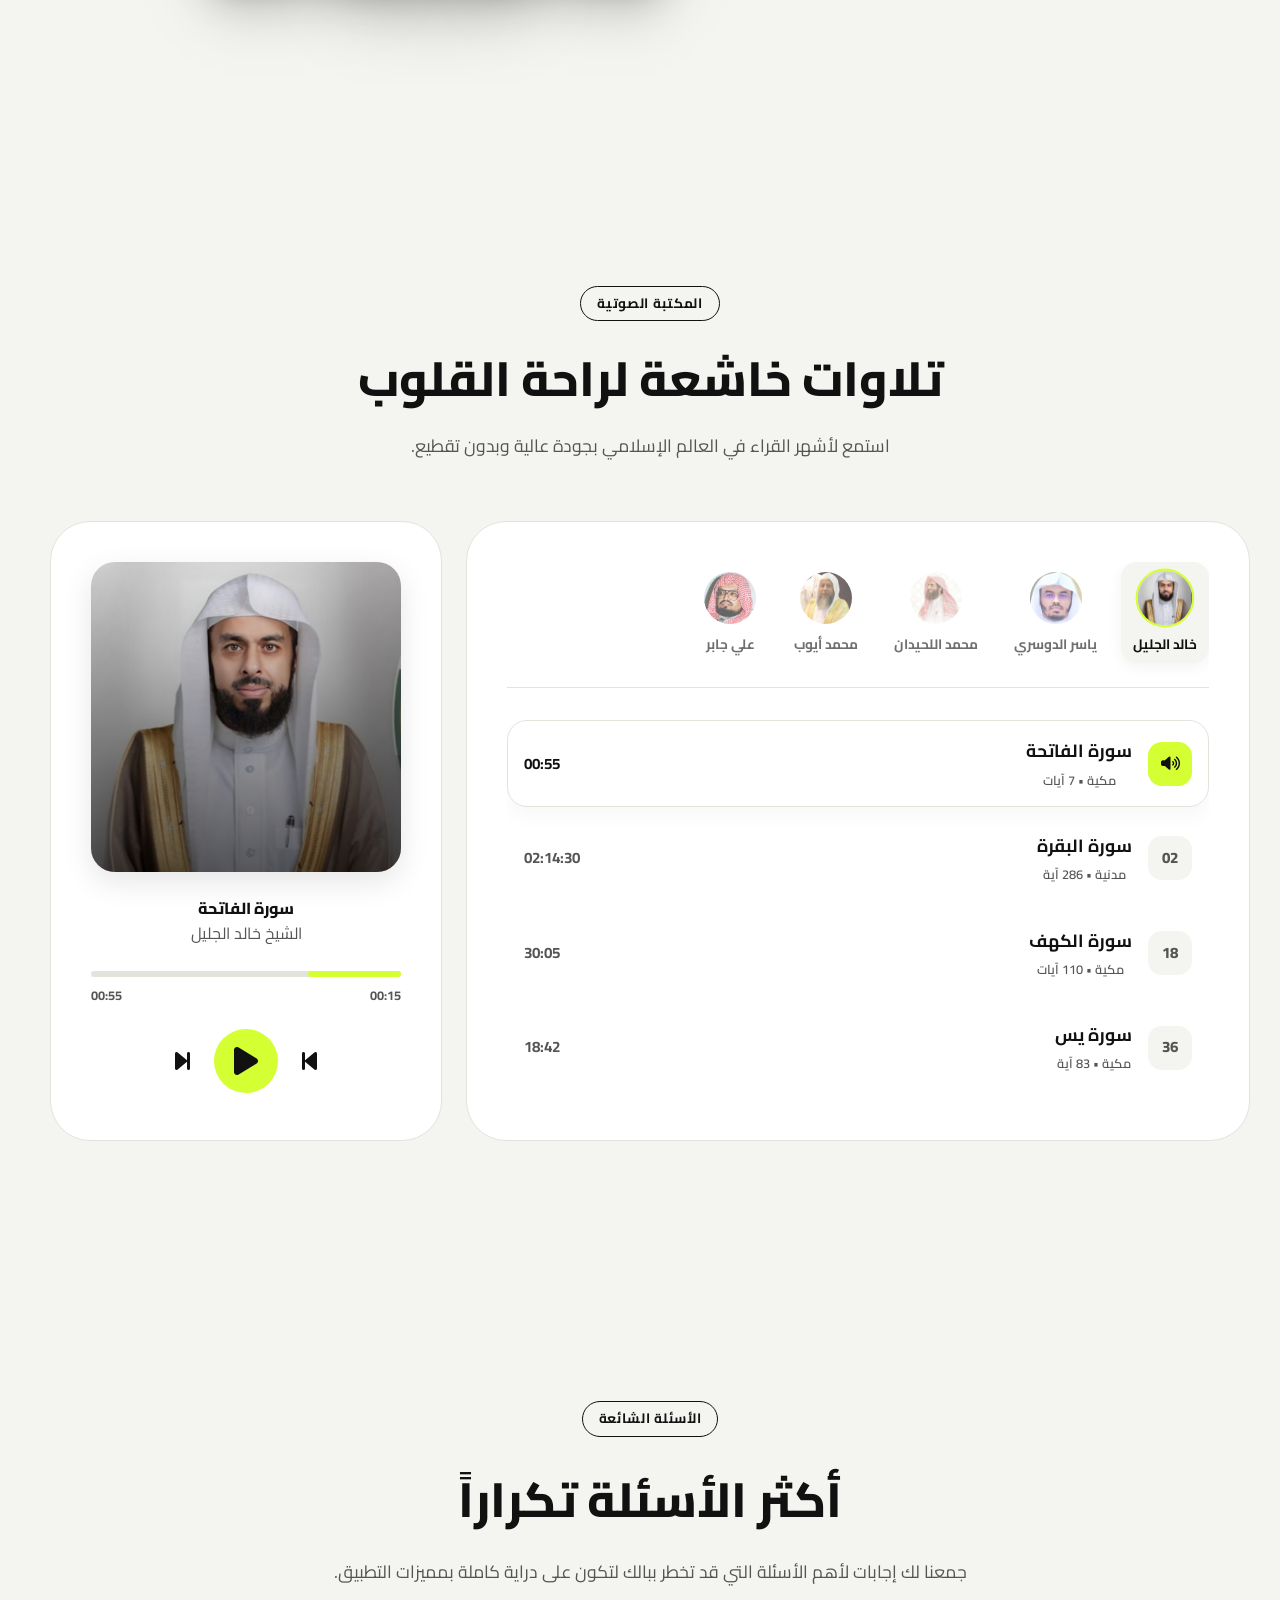
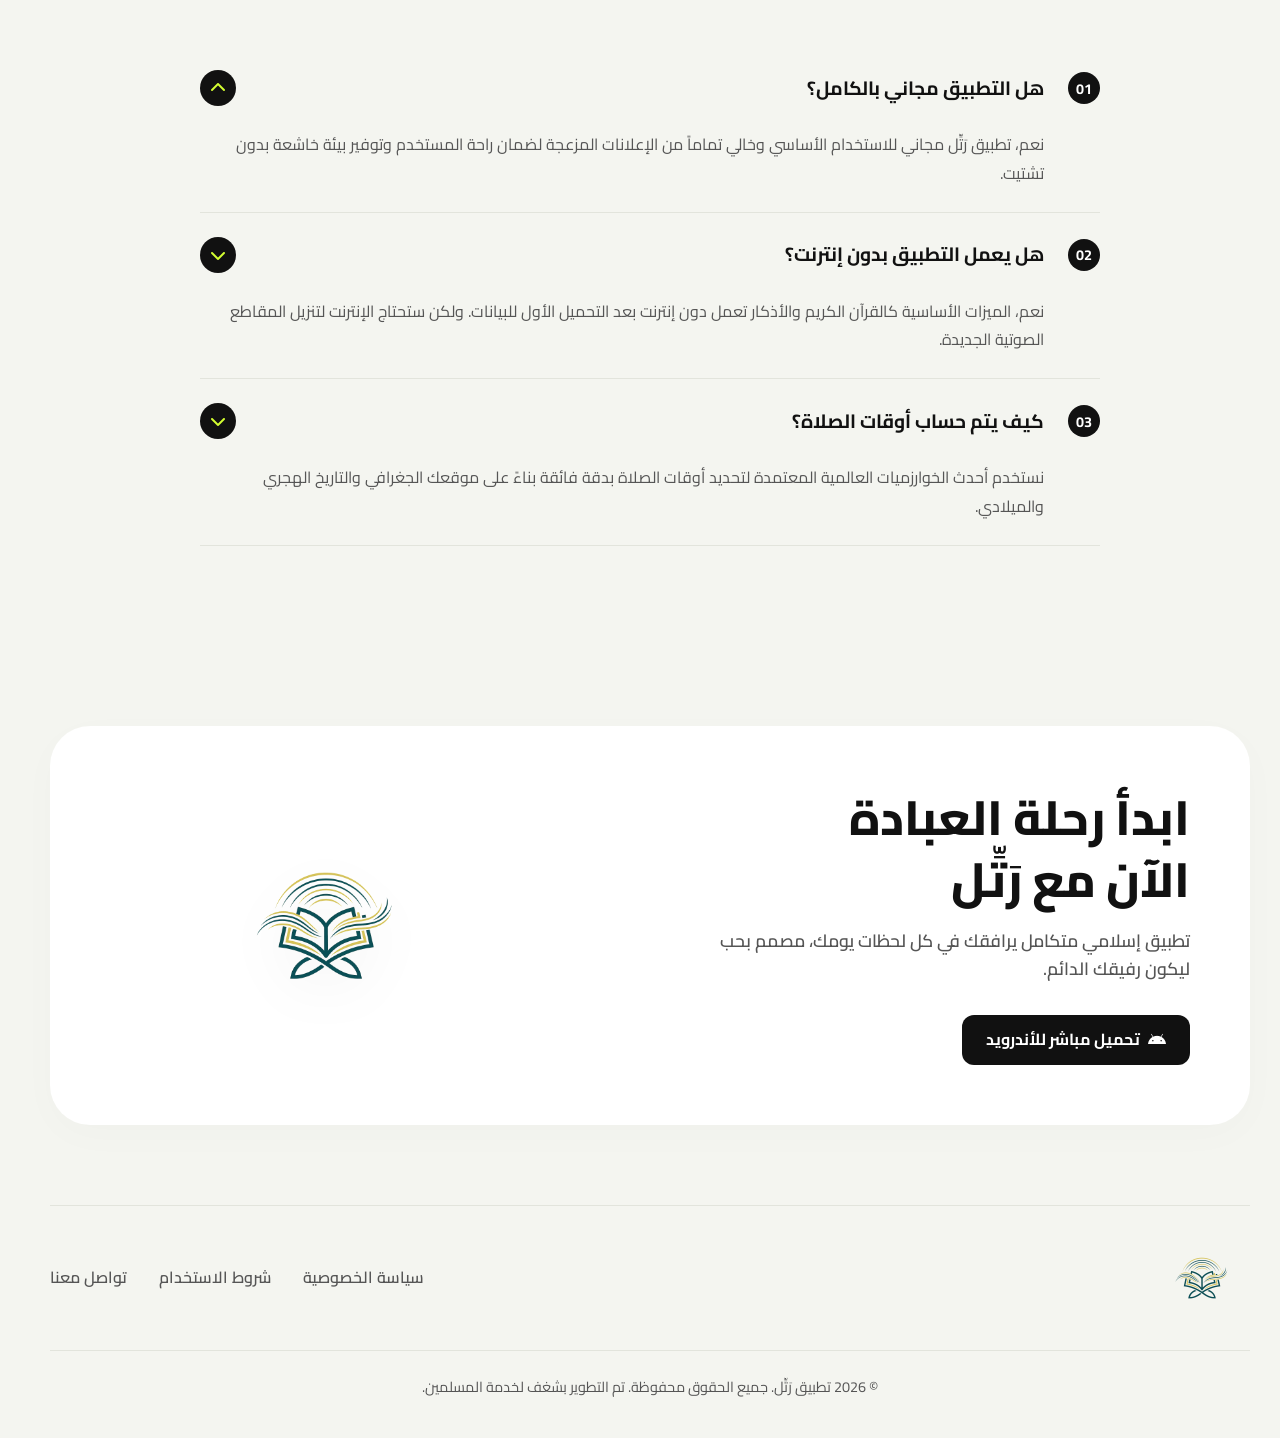
==== commit c57f3aea: "update design" ====
--- a/index.html
+++ b/index.html
@@ -1,302 +1,527 @@
-<!DOCTYPE html>
-<html lang="ar" dir="rtl">
-
-<head>
-    <meta charset="UTF-8">
-    <meta name="viewport" content="width=device-width, initial-scale=1.0">
-    <title>تطبيق رَتِّل | RATTIL - التطبيق الإسلامي الشامل</title>
-    <meta name="description"
-        content="تطبيق رتل، دليلك الإسلامي الشامل. مواقيت صلاة دقيقة، مصحف متكامل، إذاعة وتلفاز، وأدوات تكميلية بتصميم عصري راقٍ.">
-    <!-- Boxicons -->
-    <link href='https://unpkg.com/boxicons@2.1.4/css/boxicons.min.css' rel='stylesheet'>
-    <!-- Custom CSS -->
-    <link rel="stylesheet" href="assets/css/style.css?v=2">
-
-    <!-- Favicon -->
-    <link rel="icon" href="assets/images/logoapp.png" type="image/x-icon">
-</head>
-
-<body>
-
-    <!-- Stars Background (Pure CSS) -->
-    <div class="stars-bg"></div>
-
-    <!-- Header Glass -->
-    <header class="glass-header">
-        <div class="container">
-            <div class="nav-container">
-                <a href="index.html" class="logo">
-                    <img src="assets/images/logoapp.png" alt="شعار رتل" class="logo-img">
-                    <span class="logo-text">رَتِّل</span>
-                </a>
-                <nav class="desktop-nav">
-                    <ul>
-                        <li><a href="#features">المميزات</a></li>
-                        <li><a href="#prayer-times">مواقيت الصلاة</a></li>
-                        <li><a href="#quran">القرآن الكريم</a></li>
-                        <li><a href="#download">حمل التطبيق</a></li>
-                    </ul>
-                </nav>
-                <div class="header-actions">
-                    <a href="#download" class="btn btn-primary btn-glow">تحميل الآن <i class='bx bxs-download'></i></a>
-                    <button class="mobile-menu-btn"><i class='bx bx-menu'></i></button>
-                </div>
-            </div>
-        </div>
-    </header>
-
-    <main>
-        <!-- Hero Section -->
-        <section class="hero-section">
-            <div class="container hero-container">
-                <div class="hero-content">
-                    <div class="badge glass-badge">
-                        <i class='bx bx-moon'></i>
-                        <span>الرفيق الأمثل لروحانياتك</span>
-                    </div>
-                    <h1 class="hero-title">دقتك في العبادة يبدأ مع <span class="highlight-gold">رَتِّل</span></h1>
-                    <p class="hero-subtitle">
-                        تطبيق إسلامي متكامل يجمع بين التصميم العصري الشفاف والدقة المتناهية في الحسابات الشرعية. استمتع
-                        بتجربة مستخدم لا مثيل لها تلبي كافة احتياجاتك اليومية.
-                    </p>
-                    <div class="hero-actions">
-                        <a href="#download" class="btn btn-primary btn-large btn-glow">
-                            تحميل التطبيق <i class='bx bxl-android'></i>
-                        </a>
-                        <a href="update.html" class="btn btn-outline btn-large glass-btn">
-                            التحقق من التحديثات <i class='bx bx-refresh'></i>
-                        </a>
-                    </div>
-                    <div class="hero-stats">
-                        <div class="stat-item">
-                            <span class="stat-number">١٠٠٪</span>
-                            <span class="stat-text">دقة في الحسابات</span>
-                        </div>
-                        <div class="stat-divider"></div>
-                        <div class="stat-item">
-                            <span class="stat-number"><i class='bx bxs-star'></i></span>
-                            <span class="stat-text">تصميم زجاجي فاخر</span>
-                        </div>
-                    </div>
-                </div>
-                <div class="hero-visual">
-                    <!-- Phone Mockup Container -->
-                    <div class="phone-mockup glow-effect">
-                        <div class="mockup-screen">
-                            <!-- Let's assume image copy 6.png might be a screenshot, but we fallback to image.png -->
-                            <img src="assets/images/image.png" alt="واجهة تطبيق رتل" class="app-screenshot">
-
-                        </div>
-                        <div class="mockup-frame"></div>
-                    </div>
-                </div>
-            </div>
-        </section>
-
-        <!-- Features Grid Area -->
-        <section id="features" class="features-section">
-            <div class="container">
-                <div class="section-header text-center">
-                    <h2 class="section-title">كل ما يحتاجه المسلم في <span class="highlight-gold">تطبيق واحد</span></h2>
-                    <p class="section-subtitle">استكشف مجموعة واسعة من الميزات المصممة لتسهيل أداء العبادات بكل دقة
-                        ويسر.</p>
-                </div>
-
-                <div class="features-grid">
-                    <!-- Feature 1 -->
-                    <div class="feature-card glass-card hover-lift">
-                        <div class="feature-icon icon-emerald"><i class='bx bxs-map-alt'></i></div>
-                        <h3 class="feature-title">محدد الموقع الذكي</h3>
-                        <p class="feature-desc">خريطة تفاعلية لاختيار موقعك يدوياً بدقة عالية. يدعم القرى والمدن العربية
-                            مع معايرة فورية للمواقيت.</p>
-                    </div>
-
-                    <!-- Feature 2 -->
-                    <div class="feature-card glass-card hover-lift">
-                        <div class="feature-icon icon-gold"><i class='bx bxs-book-heart'></i></div>
-                        <h3 class="feature-title">القرآن الكريم وعلوم الدين</h3>
-                        <p class="feature-desc">مصحف متكامل بخط مريح. نظام "الختمة الرمضانية"، الأذكار، الأحاديث النبوية
-                            وأسماء الله الحسنى بتصميم راقٍ.</p>
-                    </div>
-
-                    <!-- Feature 3 -->
-                    <div class="feature-card glass-card hover-lift">
-                        <div class="feature-icon icon-blue"><i class='bx bx-broadcast'></i></div>
-                        <h3 class="feature-title">الوسائط المتعددة (الراديو والتلفاز)</h3>
-                        <p class="feature-desc">بث مباشر للقنوات الإسلامية ومحطات راديو القرآن الكريم المتاحة على مدار
-                            الساعة، ومكتبة صوتية ضخمة.</p>
-                    </div>
-
-                    <!-- Feature 4 -->
-                    <div class="feature-card glass-card hover-lift">
-                        <div class="feature-icon icon-peach"><i class='bx bxs-bell-ring'></i></div>
-                        <h3 class="feature-title">التنبيهات والأذان</h3>
-                        <p class="feature-desc">أذان كامل أو تنبيهات بسيطة وتخصيص دقيق لكل صلاة. تشغيل مستقر في الخلفية
-                            لدقة التنبيهات.</p>
-                    </div>
-
-                    <!-- Feature 5 -->
-                    <div class="feature-card glass-card hover-lift">
-                        <div class="feature-icon icon-purple"><i class='bx bx-calendar'></i></div>
-                        <h3 class="feature-title">التقويم الهجري</h3>
-                        <p class="feature-desc">تقويم هجري دقيق مع إمكانية التعديل اليدوي لمطابقة رؤية الهلال، وتنسيق
-                            فخم بالواجهة الرئيسية.</p>
-                    </div>
-
-                    <!-- Feature 6 -->
-                    <div class="feature-card glass-card hover-lift">
-                        <div class="feature-icon icon-teal"><i class='bx bx-compass'></i></div>
-                        <h3 class="feature-title">أدوات تكميلية</h3>
-                        <p class="feature-desc">بوصلة دقيقة للقبلة، وسبحة إلكترونية تفاعلية للمسبحات مع اهتزاز مريح.
-                            ويدجت الشاشة الرئيسية لمتابعة الصلوات.</p>
-                    </div>
-                </div>
-            </div>
-        </section>
-
-        <!-- Spotlight Prayer Section -->
-        <section id="prayer-times" class="prayer-section">
-            <div class="container prayer-container">
-                <div class="prayer-info">
-                    <h2 class="section-title">نظام <span class="highlight-gold">دقيق</span> لمواقيت الصلاة</h2>
-                    <ul class="prayer-checklist">
-                        <li><i class='bx bx-check-circle'></i> يعتمد مكتبة adhan العالمية.</li>
-                        <li><i class='bx bx-check-circle'></i> معايرة خاصة للهيئة المصرية وتقويم أم القرى.</li>
-                        <li><i class='bx bx-check-circle'></i> نظام الـ ١٢ ساعة مع مؤشرات (ص/م).</li>
-                        <li><i class='bx bx-check-circle'></i> أرقام بالرسم العربي الأصيل (١، ٢، ٣).</li>
-                    </ul>
-                </div>
-
-                <div class="prayer-glass-board glass-card">
-                    <h3 class="board-title">أوقات الصلاة في مدينتك</h3>
-                    <div class="board-location"><i class='bx bxs-map'></i> الرياض، السعودية</div>
-
-                    <div class="prayer-times-list">
-                        <div class="prayer-row">
-                            <span class="prayer-name">الفجر</span>
-                            <span class="prayer-time">٠٤:٣٢ ص</span>
-                        </div>
-                        <div class="prayer-row">
-                            <span class="prayer-name">الشروق</span>
-                            <span class="prayer-time">٠٥:٥١ ص</span>
-                        </div>
-                        <div class="prayer-row current-prayer">
-                            <span class="prayer-name">الظهر</span>
-                            <span class="prayer-time">١٢:٠٥ م</span>
-                        </div>
-                        <div class="prayer-row">
-                            <span class="prayer-name">العصر</span>
-                            <span class="prayer-time">٠٣:٢٦ م</span>
-                        </div>
-                        <div class="prayer-row">
-                            <span class="prayer-name">المغرب</span>
-                            <span class="prayer-time">٠٦:١٨ م</span>
-                        </div>
-                        <div class="prayer-row">
-                            <span class="prayer-name">العشاء</span>
-                            <span class="prayer-time">٠٧:٤٨ م</span>
-                        </div>
-                    </div>
-                </div>
-            </div>
-        </section>
-
-        <!-- Quran Showcase Section -->
-        <section id="quran" class="quran-section">
-            <div class="container">
-                <div class="section-header text-center">
-                    <h2 class="section-title">تجربة <span class="highlight-gold">قرآنية</span> استثنائية</h2>
-                    <p class="section-subtitle">لم نكتفِ بوضع المصحف، بل صممنا تجربة قراءة تفاعلية تريح العين وتعينك على
-                        الختم والمواظبة.</p>
-                </div>
-                <div class="quran-features-grid">
-                    <div class="quran-feature-card glass-card">
-                        <i class='bx bx-book-open quran-icon'></i>
-                        <h4>مصحف متكامل</h4>
-                        <p>خط العثماني الواضح بتنسيق مريح مع إمكانيات التحكم في حجم الخط والنمط الليلي المريح للعين.</p>
-                    </div>
-                    <div class="quran-feature-card glass-card">
-                        <i class='bx bxs-palette quran-icon'></i>
-                        <h4>مصحف التجويد الملون</h4>
-                        <p>قراءة القرآن مع تلوين الحروف حسب أحكام التجويد لتسهيل القراءة الصحيحة وإتقان الترتيل.</p>
-                    </div>
-                    <div class="quran-feature-card glass-card">
-                        <i class='bx bx-target-lock quran-icon'></i>
-                        <h4>الختمة الرمضانية</h4>
-                        <p>نظام ذكي يوزع لك الأوراد اليومية بناءً على المدة التي تريد الختم فيها لتبقى على المسار
-                            الصحيح.</p>
-                    </div>
-                    <div class="quran-feature-card glass-card">
-                        <i class='bx bx-headphone quran-icon'></i>
-                        <h4>تلاوات صوتية</h4>
-                        <p>استمع لأشهر قراء العالم الإسلامي مع توفير إمكانية التحميل للاستماع بدون إنترنت.</p>
-                    </div>
-                </div>
-            </div>
-        </section>
-
-        <!-- Download Section -->
-        <section id="download" class="download-section text-center">
-            <div class="container">
-                <div class="download-card glass-card drop-shadow-large">
-                    <img src="assets/images/logoapp.png" alt="Rattil Logo" class="download-logo">
-                    <h2>انضم إلى الآلاف من المسلمين</h2>
-                    <p>ابدأ تجربتك الإسلامية المتكاملة الآن. متوفر للتحميل مجاناً بأعلى معايير جودة التصميم والبرمجة.
-                    </p>
-
-                    <div class="store-buttons">
-                        <a href="https://github.com/esm234/rattil-web/releases/download/v1.0.1/rattil.apk"
-                            class="store-btn" download> <!-- Direct APK Download -->
-                            <div class="store-icon"><i class='bx bxl-android'></i></div>
-                            <div class="store-text">
-                                <span class="store-sub">تحميل مباشر</span>
-                                <span class="store-main">تنزيل التطبيق (APK)</span>
-                            </div>
-                        </a>
-                    </div>
-                    <!-- Update link for users -->
-                    <div class="update-link-container">
-                        <a href="update.html" class="update-link">هل تبحث عن التحديث الجديد؟ اضغط هنا</a>
-                    </div>
-                </div>
-            </div>
-        </section>
-    </main>
-
-    <!-- Footer -->
-    <footer class="glass-footer">
-        <div class="container footer-content">
-            <div class="footer-info">
-                <h3>تطبيق رَتِّل</h3>
-                <p>دليلك الإسلامي الذي يجمع بين التكنولوجيا الحديثة وجماليات التصميم، ليعزز ارتباطك بدينك بكل راحة ويسر.
-                </p>
-            </div>
-            <div class="footer-links">
-                <h4>روابط سريعة</h4>
-                <ul>
-                    <li><a href="#features">المميزات</a></li>
-                    <li><a href="update.html">تحديث التطبيق</a></li>
-                    <li><a href="privacy.html">سياسة الخصوصية</a></li>
-                    <li><a href="terms.html">الشروط والأحكام</a></li>
-                </ul>
-            </div>
-            <div class="footer-social">
-                <h4>تواصل معنا</h4>
-                <div class="social-icons">
-                    <a href="#"><i class='bx bxl-twitter'></i></a>
-                    <a href="#"><i class='bx bxl-facebook'></i></a>
-                    <a href="#"><i class='bx bxl-instagram'></i></a>
-                </div>
-            </div>
-        </div>
-        <div class="footer-bottom">
-            <p>&copy; 2026 تطبيق رَتِّل. جميع الحقوق محفوظة.</p>
-        </div>
-    </footer>
-
-    <!-- Custom JS -->
-    <script src="assets/js/main.js"></script>
-</body>
-
-</html>
-
+<!DOCTYPE html>
+<html lang="ar" dir="rtl">
+
+<head>
+    <meta charset="UTF-8">
+    <meta name="viewport" content="width=device-width, initial-scale=1.0">
+    <title>رَتِّل | RATTIL - التطبيق الإسلامي الشامل</title>
+    <!-- Cairo Font -->
+    <link href="https://fonts.googleapis.com/css2?family=Cairo:wght@400;500;600;700;800;900&display=swap"
+        rel="stylesheet">
+    <!-- FontAwesome -->
+    <link rel="stylesheet" href="https://cdnjs.cloudflare.com/ajax/libs/font-awesome/6.4.0/css/all.min.css">
+    <!-- Custom CSS -->
+    <link rel="stylesheet" href="assets/css/style.css">
+    <link rel="icon" href="assets/images/logoapp.png" type="image/x-icon">
+</head>
+
+<body>
+    <div class="container">
+        <!-- Navbar -->
+        <nav class="navbar">
+            <div class="logo">
+                <img src="assets/images/rattil logo transparent.png" alt="Rattil Logo" style="height: 56px; object-fit: contain;">
+            </div>
+            <div class="nav-links">
+                <a href="#about">عن التطبيق</a>
+                <a href="#prayers">أوقات الصلاة</a>
+                <a href="#features">المميزات</a>
+                <a href="#faq">الأسئلة الشائعة</a>
+            </div>
+            <div class="nav-actions">
+                <a href="#download" class="btn btn-black">حمل التطبيق</a>
+            </div>
+        </nav>
+
+        <!-- Hero Section (Luxique Style) -->
+        <header class="luxique-hero">
+            <div class="luxique-glow glow-1"></div>
+            <div class="luxique-glow glow-2"></div>
+
+            <div class="hero-content text-center reveal">
+                <div class="section-label mx-auto mb-4">الإصدار الأحدث 1.0.3</div>
+                <h1>استمتع بتجربة إسلامية<br>نقية وخالية من المشتتات!</h1>
+                <p class="hero-desc mx-auto">حمل رَتِّل للحصول على مواقيت دقيقة، مصحف ذكي، وتجربة خالية تماماً من
+                    الإعلانات المزعجة.</p>
+
+                <div class="hero-buttons justify-center">
+                    <a href="#download" class="btn btn-black btn-lg">
+                        <i class="fa-brands fa-apple"></i> App Store
+                    </a>
+                    <a href="https://github.com/esm234/rattil-web/releases/download/v1.0.3/rattil.apk"
+                        class="btn btn-black btn-lg" download>
+                        <i class="fa-brands fa-google-play"></i> Google Play
+                    </a>
+                </div>
+            </div>
+
+            <!-- Central Phone Visual with Floating Avatars -->
+            <div class="hero-visual-center reveal-scale delay-2">
+                <div class="phone-wrapper">
+                    <img src="assets/images/hero-mockup.jpg" alt="Rattil App in Hand" class="main-phone-img">
+                </div>
+
+                <!-- Floating Elements (Overlapping the image) -->
+                <div class="float-avatar float-pos-1"><i class="fa-solid fa-mosque"></i></div>
+                <div class="float-avatar float-pos-2"><i class="fa-solid fa-book-quran"></i></div>
+                <div class="float-avatar float-pos-3"><i class="fa-solid fa-hands-praying"></i></div>
+                <div class="float-avatar float-pos-4"><i class="fa-solid fa-compass"></i></div>
+            </div>
+        </header>
+
+        <!-- Mission Section -->
+        <section id="about" class="mission-section">
+            <div class="text-center reveal">
+                <div class="section-label">مهمتنا</div>
+                <h2 class="section-title">نحن نقدم منصة آمنة، بديهية،<br>وفعالة للعبادة</h2>
+                <p class="section-subtitle">نؤمن بمستقبل رقمي يمتلك فيه كل مسلم أدوات دقيقة تعينه على أداء عباداته بدون
+                    أي تشتت أو إعلانات مزعجة.</p>
+            </div>
+
+            <div class="mission-grid">
+                <div class="mission-content reveal-right delay-2">
+                    <div class="section-label">تجربة المستخدم</div>
+                    <h2>تطبيق شامل<br>وبدون إعلانات</h2>
+                    <p>قم بمتابعة صلواتك، قراءة وردك، والاستماع للقرآن في بيئة نقية. خوارزمياتنا المتطورة تضمن لك الحصول
+                        على أوقات دقيقة للصلاة أينما كنت، مع تصميم بسيط وهادئ صُمم خصيصاً لراحة العين.</p>
+                </div>
+                <div class="mission-visual reveal-scale delay-3">
+                    <div class="dark-card">
+                        <!-- We use image.png or any black-mockup if generated later -->
+                        <img src="assets/images/our mission.jpeg" alt="App Progress" class="mockup-img-partial">
+                    </div>
+                </div>
+            </div>
+        </section>
+
+        <!-- Prayers Section (Custom component integrated elegantly) -->
+        <section id="prayers" class="features-section">
+            <div class="text-center reveal">
+                <div class="section-label">أوقات الصلاة</div>
+                <h2 class="section-title">مواقيت دقيقة أينما كنت</h2>
+                <p class="section-subtitle">تنبيهات للأذان والإقامة مبنية على خوارزميات موقعك الجغرافي لضمان الدقة
+                    الكاملة.</p>
+            </div>
+
+            <div class="prayer-row reveal delay-2">
+                <div class="prayer-card">
+                    <i class="fa-solid fa-moon"></i>
+                    <span class="p-name">الفجر</span>
+                    <span class="p-time">04:15</span>
+                </div>
+                <div class="prayer-card">
+                    <i class="fa-solid fa-sun"></i>
+                    <span class="p-name">الشروق</span>
+                    <span class="p-time">05:53</span>
+                </div>
+
+                <div class="prayer-card active-card-light">
+                    <div class="active-header">
+                        <span class="p-name">الظهر</span>
+                        <div class="active-tag">متبقي للأذان</div>
+                    </div>
+                    <div class="active-timer">
+                        <span class="countdown">00:27:41</span>
+                    </div>
+                    <div class="active-footer">
+                        <span>وقت الصلاة</span>
+                        <span class="p-time">12:54 PM</span>
+                    </div>
+                </div>
+
+                <div class="prayer-card">
+                    <i class="fa-solid fa-cloud-sun"></i>
+                    <span class="p-name">العصر</span>
+                    <span class="p-time">04:30</span>
+                </div>
+
+                <div class="prayer-card">
+                    <i class="fa-solid fa-cloud-moon"></i>
+                    <span class="p-name">المغرب</span>
+                    <span class="p-time">07:55</span>
+                </div>
+                
+                <div class="prayer-card">
+                    <i class="fa-solid fa-star-and-crescent"></i>
+                    <span class="p-name">العشاء</span>
+                    <span class="p-time">09:25</span>
+                </div>
+            </div>
+        </section>
+
+        <!-- Features Section -->
+        <section id="features" class="features-section">
+            <div class="text-center reveal">
+                <div class="section-label">المميزات</div>
+                <h2 class="section-title">نوفر لك تطبيقاً آمناً،<br>سهل الاستخدام، وفعّال</h2>
+                <p class="section-subtitle">نجمع بين جمال التصميم وعمق الوظائف لتجربة إيمانية لا تُنسى.</p>
+            </div>
+
+            <div class="features-grid">
+                <div class="feature-card reveal delay-1">
+                    <div class="feat-icon"><img src="assets/images/quranlogo.png" style="width:28px; height:28px; object-fit:contain;"></div>
+                    <h3>المصحف الشريف</h3>
+                    <p>قراءة مريحة للعين مع التجويد الملون وحفظ علامات التوقف للمتابعة السلسة.</p>
+                </div>
+                
+                <div class="feature-card highlighted-card reveal delay-2">
+                    <div class="feat-icon"><img src="assets/images/notifications.png" style="width:28px; height:28px; object-fit:contain; filter: brightness(0);"></div>
+                    <h3>تنبيهات دقيقة</h3>
+                    <p>تنبيهات مخصصة للأذان لجميع الصلوات بدقة متناهية أينما كنت في العالم.</p>
+                </div>
+                
+                <div class="feature-card reveal delay-3">
+                    <div class="feat-icon"><img src="assets/images/reading.png" style="width:28px; height:28px; object-fit:contain;"></div>
+                    <h3>حصن المسلم</h3>
+                    <p>أذكار الصباح والمساء الشاملة بتصميم يسهل القراءة والتتبع اليومي.</p>
+                </div>
+                
+                <div class="feature-card reveal delay-4">
+                    <div class="feat-icon"><img src="assets/images/tv.png" style="width:28px; height:28px; object-fit:contain;"></div>
+                    <h3>البث المباشر</h3>
+                    <p>بث مباشر على مدار الساعة للحرم المكي والمسجد النبوي الشريف.</p>
+                </div>
+
+                <div class="feature-card reveal delay-1">
+                    <div class="feat-icon"><img src="assets/images/sibha.png" style="width:28px; height:28px; object-fit:contain;"></div>
+                    <h3>سبحة إلكترونية</h3>
+                    <p>مسبحة ذكية لحفظ وتتبع الأذكار اليومية مع خاصية الاهتزاز عند كل تسبيحة.</p>
+                </div>
+
+                <div class="feature-card reveal delay-2">
+                    <div class="feat-icon"><img src="assets/images/radio.png" style="width:28px; height:28px; object-fit:contain;"></div>
+                    <h3>راديو القرآن</h3>
+                    <p>استمع لإذاعات القرآن الكريم لكبار القراء على مدار الساعة بجودة عالية.</p>
+                </div>
+
+                <div class="feature-card reveal delay-3">
+                    <div class="feat-icon"><img src="assets/images/3d-calendar.png" style="width:28px; height:28px; object-fit:contain;"></div>
+                    <h3>تقويم هجري</h3>
+                    <p>تقويم هجري دقيق مع إمكانية التعديل اليدوي لمطابقة الرؤية في بلدك.</p>
+                </div>
+                
+                <div class="feature-card reveal delay-4">
+                    <div class="feat-icon"><img src="assets/images/3d-compass.png" style="width:28px; height:28px; object-fit:contain;"></div>
+                    <h3>بوصلة القبلة</h3>
+                    <p>بوصلة ذكية وسريعة الاستجابة لتحديد اتجاه القبلة بكل دقة وسهولة.</p>
+                </div>
+            </div>
+        </section>
+
+        <!-- App Showcase Section -->
+        <section id="showcase" class="showcase-section">
+            <div class="text-center reveal">
+                <div class="section-label">جولة داخل التطبيق</div>
+                <h2 class="section-title">كل ما تحتاجه في شاشة واحدة</h2>
+                <p class="section-subtitle">تصميم عصري ومريح يجمع بين جمال المظهر وسهولة الاستخدام.</p>
+            </div>
+
+            <!-- Row 1: Quran -->
+            <div class="showcase-row">
+                <div class="sc-content reveal-right">
+                    <h3>المصحف الشريف بتجربة قراءة لا مثيل لها</h3>
+                    <p>استمتع بقراءة القرآن الكريم بخط عثماني واضح جداً ومريح للعين. مع دعم كامل للوضع الليلي، وتلوين لأحكام التجويد، وإمكانية الضغط على أي آية للاستماع لتلاوتها أو قراءة تفسيرها فوراً.</p>
+                </div>
+                <div class="sc-visual reveal-3d-left">
+                    <img src="assets/images/quran-showcase.png" alt="Quran Screen" class="mockup-img">
+                </div>
+            </div>
+
+            <!-- Row 2: Adhkar (Reversed) -->
+            <div class="showcase-row reversed">
+                <div class="sc-content reveal-left">
+                    <h3>حصن المسلم ووردك اليومي</h3>
+                    <p>واجهة مخصصة لقراءة أذكار الصباح والمساء بطريقة سلسة. مع عداد تسبيح ذكي يمكنك من متابعة وردك، وميزة الاهتزاز الخفيف عند كل تسبيحة لتجربة روحانية متكاملة.</p>
+                </div>
+                <div class="sc-visual reveal-3d-right">
+                    <img src="assets/images/adhkar-showcase.png" alt="Adhkar Screen" class="mockup-img">
+                </div>
+            </div>
+
+            <!-- Row 3: Radio -->
+            <div class="showcase-row">
+                <div class="sc-content reveal-right">
+                    <h3>إذاعات القرآن الكريم على مدار الساعة</h3>
+                    <p>استمع لأعذب التلاوات من أشهر إذاعات القرآن الكريم حول العالم. المشغل يدعم العمل في الخلفية، مما يسمح لك بمواصلة الاستماع حتى أثناء استخدامك لتطبيقات أخرى.</p>
+                </div>
+                <div class="sc-visual reveal-3d-left">
+                    <img src="assets/images/radio-showcase.png" alt="Radio Screen" class="mockup-img">
+                </div>
+            </div>
+        </section>
+
+        <!-- Audio Library Section -->
+        <section id="audio" class="features-section">
+            <div class="text-center reveal">
+                <div class="section-label">المكتبة الصوتية</div>
+                <h2 class="section-title">تلاوات خاشعة لراحة القلوب</h2>
+                <p class="section-subtitle">استمع لأشهر القراء في العالم الإسلامي بجودة عالية وبدون تقطيع.</p>
+
+            <div class="audio-container reveal delay-2">
+                <div class="light-glass">
+                    <div class="reader-tabs">
+                        <div class="tab active">
+                            <img src="assets/images/خالد الجليل.jpg" alt="خالد الجليل">
+                            <span>خالد الجليل</span>
+                        </div>
+                        <div class="tab">
+                            <img src="assets/images/ياسر الدوسري.jpg" alt="ياسر الدوسري">
+                            <span>ياسر الدوسري</span>
+                        </div>
+                        <div class="tab">
+                            <img src="assets/images/محمد اللحيدان.jpg" alt="محمد اللحيدان">
+                            <span>محمد اللحيدان</span>
+                        </div>
+                        <div class="tab">
+                            <img src="assets/images/محمد أيوب.jpg" alt="محمد أيوب">
+                            <span>محمد أيوب</span>
+                        </div>
+                        <div class="tab">
+                            <img src="assets/images/علي جابر.jpg" alt="علي جابر">
+                            <span>علي جابر</span>
+                        </div>
+                    </div>
+                    <div class="surah-list">
+                        <div class="surah-item active">
+                            <div class="s-info-box">
+                                <div class="s-num"><i class="fa-solid fa-volume-high"></i></div>
+                                <div class="s-texts">
+                                    <span class="s-name">سورة الفاتحة</span>
+                                    <span class="s-type">مكية • 7 آيات</span>
+                                </div>
+                            </div>
+                            <span class="s-time">00:55</span>
+                        </div>
+                        <div class="surah-item">
+                            <div class="s-info-box">
+                                <div class="s-num">02</div>
+                                <div class="s-texts">
+                                    <span class="s-name">سورة البقرة</span>
+                                    <span class="s-type">مدنية • 286 آية</span>
+                                </div>
+                            </div>
+                            <span class="s-time">02:14:30</span>
+                        </div>
+                        <div class="surah-item">
+                            <div class="s-info-box">
+                                <div class="s-num">18</div>
+                                <div class="s-texts">
+                                    <span class="s-name">سورة الكهف</span>
+                                    <span class="s-type">مكية • 110 آيات</span>
+                                </div>
+                            </div>
+                            <span class="s-time">30:05</span>
+                        </div>
+                        <div class="surah-item">
+                            <div class="s-info-box">
+                                <div class="s-num">36</div>
+                                <div class="s-texts">
+                                    <span class="s-name">سورة يس</span>
+                                    <span class="s-type">مكية • 83 آية</span>
+                                </div>
+                            </div>
+                            <span class="s-time">18:42</span>
+                        </div>
+                        <div class="surah-item">
+                            <div class="s-info-box">
+                                <div class="s-num">55</div>
+                                <div class="s-texts">
+                                    <span class="s-name">سورة الرحمن</span>
+                                    <span class="s-type">مدنية • 78 آية</span>
+                                </div>
+                            </div>
+                            <span class="s-time">14:15</span>
+                        </div>
+                    </div>
+                </div>
+
+                <div class="player-box light-glass">
+                    <div class="light-album" style="background: url('assets/images/خالد الجليل.jpg') center/cover; position: relative; border: none; box-shadow: 0 10px 30px rgba(0,0,0,0.1);">
+                        <div style="position: absolute; inset: 0; background: linear-gradient(to top, rgba(0,0,0,0.6), transparent); border-radius: 24px;"></div>
+                    </div>
+                    <div class="player-details text-center" style="margin-bottom:24px;">
+                        <h4>سورة الفاتحة</h4>
+                        <p style="color:var(--text-gray);">الشيخ خالد الجليل</p>
+                    </div>
+                    <div class="player-progress">
+                        <div class="progress-track">
+                            <div class="progress-fill"></div>
+                        </div>
+                        <div class="time-flex"><span>00:15</span><span>00:55</span></div>
+                    </div>
+                    <div class="player-controls">
+                        <button><i class="fa-solid fa-backward-step"></i></button>
+                        <button class="play-btn"><i class="fa-solid fa-play"></i></button>
+                        <button><i class="fa-solid fa-forward-step"></i></button>
+                    </div>
+                </div>
+            </div>
+        </section>
+
+        <!-- FAQ Section -->
+        <section id="faq" class="faq-section">
+            <div class="text-center reveal">
+                <div class="section-label">الأسئلة الشائعة</div>
+                <h2 class="section-title">أكثر الأسئلة تكراراً</h2>
+                <p class="section-subtitle">جمعنا لك إجابات لأهم الأسئلة التي قد تخطر ببالك لتكون على دراية كاملة
+                    بمميزات التطبيق.</p>
+            </div>
+
+            <div class="faq-list">
+                <div class="faq-item active reveal delay-1">
+                    <div class="faq-header">
+                        <span class="faq-num">01</span>
+                        <div class="faq-question">هل التطبيق مجاني بالكامل؟</div>
+                        <button class="faq-toggle"><i class="fa-solid fa-chevron-up"></i></button>
+                    </div>
+                    <div class="faq-body">
+                        <p>نعم، تطبيق رَتِّل مجاني للاستخدام الأساسي وخالي تماماً من الإعلانات المزعجة لضمان راحة
+                            المستخدم وتوفير بيئة خاشعة بدون تشتيت.</p>
+                    </div>
+                </div>
+
+                <div class="faq-item reveal delay-2">
+                    <div class="faq-header">
+                        <span class="faq-num">02</span>
+                        <div class="faq-question">هل يعمل التطبيق بدون إنترنت؟</div>
+                        <button class="faq-toggle"><i class="fa-solid fa-chevron-down"></i></button>
+                    </div>
+                    <div class="faq-body">
+                        <p>نعم، الميزات الأساسية كالقرآن الكريم والأذكار تعمل دون إنترنت بعد التحميل الأول للبيانات.
+                            ولكن ستحتاج الإنترنت لتنزيل المقاطع الصوتية الجديدة.</p>
+                    </div>
+                </div>
+
+                <div class="faq-item reveal delay-3">
+                    <div class="faq-header">
+                        <span class="faq-num">03</span>
+                        <div class="faq-question">كيف يتم حساب أوقات الصلاة؟</div>
+                        <button class="faq-toggle"><i class="fa-solid fa-chevron-down"></i></button>
+                    </div>
+                    <div class="faq-body">
+                        <p>نستخدم أحدث الخوارزميات العالمية المعتمدة لتحديد أوقات الصلاة بدقة فائقة بناءً على موقعك
+                            الجغرافي والتاريخ الهجري والميلادي.</p>
+                    </div>
+                </div>
+            </div>
+        </section>
+
+        <!-- Bottom CTA -->
+        <section id="download" class="bottom-cta reveal-scale">
+            <div class="cta-inner reveal-scale">
+                <div class="cta-content">
+                    <h2>ابدأ رحلة العبادة<br>الآن مع رَتِّل</h2>
+                    <p style="color: var(--text-gray); margin-bottom: 32px; font-weight: 600; font-size: 1.1rem;">تطبيق إسلامي متكامل يرافقك في كل لحظات يومك، مصمم بحب ليكون رفيقك الدائم.</p>
+                    <a href="https://github.com/esm234/rattil-web/releases/download/v1.0.3/rattil.apk" class="btn btn-black"><i class="fa-brands fa-android"></i> تحميل مباشر للأندرويد</a>
+                </div>
+                <div class="cta-visual">
+                    <img src="assets/images/rattil logo transparent.png" alt="Rattil App" style="width: 100%; max-width: 250px; height: auto;">
+                </div>
+            </div>
+        </section>
+
+        <!-- Footer -->
+        <footer class="footer">
+            <div class="footer-top">
+                <div class="logo">
+                    <img src="assets/images/rattil logo transparent.png" alt="Rattil Logo" style="height: 64px; object-fit: contain;">
+                </div>
+                <div class="footer-links">
+                    <a href="privacy.html">سياسة الخصوصية</a>
+                    <a href="terms.html">شروط الاستخدام</a>
+                    <a href="mailto:support@rattil.com">تواصل معنا</a>
+                </div>
+            </div>
+            <div class="footer-bottom">
+                &copy; 2026 تطبيق رَتِّل. جميع الحقوق محفوظة. تم التطوير بشغف لخدمة المسلمين.
+            </div>
+        </footer>
+    </div>
+
+    <!-- Scripts -->
+    <script>
+        document.querySelectorAll('.faq-header').forEach(header => {
+            header.addEventListener('click', () => {
+                const item = header.parentElement;
+
+                // Close others
+                document.querySelectorAll('.faq-item').forEach(otherItem => {
+                    if (otherItem !== item && otherItem.classList.contains('active')) {
+                        otherItem.classList.remove('active');
+                        otherItem.querySelector('.faq-toggle i').classList.replace('fa-chevron-up', 'fa-chevron-down');
+                    }
+                });
+
+                // Toggle current
+                item.classList.toggle('active');
+                const icon = header.querySelector('.faq-toggle i');
+                if (item.classList.contains('active')) {
+                    icon.classList.replace('fa-chevron-down', 'fa-chevron-up');
+                } else {
+                    icon.classList.replace('fa-chevron-up', 'fa-chevron-down');
+                }
+            });
+        });
+
+        // Reciter Switching Logic
+        const reciters = document.querySelectorAll('.reader-tabs .tab');
+        const albumArt = document.querySelector('.light-album');
+        const playerDetails = document.querySelector('.player-details');
+        const playerName = document.querySelector('.player-details p');
+        
+        reciters.forEach(tab => {
+            tab.addEventListener('click', () => {
+                if (tab.classList.contains('active')) return;
+
+                reciters.forEach(t => t.classList.remove('active'));
+                tab.classList.add('active');
+                
+                const reciterName = tab.querySelector('span').innerText;
+                const reciterImg = tab.querySelector('img').src;
+                
+                // Animation - Fade Out
+                albumArt.style.opacity = '0';
+                albumArt.style.transform = 'scale(0.95)';
+                playerDetails.style.opacity = '0';
+                playerDetails.style.transform = 'translateY(10px)';
+                
+                setTimeout(() => {
+                    // Update content
+                    albumArt.style.background = `url('${reciterImg}') center/cover`;
+                    playerName.innerText = `الشيخ ${reciterName}`;
+                    
+                    // Animation - Fade In
+                    albumArt.style.opacity = '1';
+                    albumArt.style.transform = 'scale(1)';
+                    playerDetails.style.opacity = '1';
+                    playerDetails.style.transform = 'translateY(0)';
+                }, 300); // match css transition duration
+            });
+        });
+
+        // Intersection Observer for animations
+        const observerOptions = {
+            threshold: 0.2,
+            rootMargin: "0px 0px -200px 0px"
+        };
+
+        const observer = new IntersectionObserver((entries) => {
+            entries.forEach(entry => {
+                if (entry.isIntersecting) {
+                    entry.target.classList.add('active');
+                    observer.unobserve(entry.target);
+                }
+            });
+        }, observerOptions);
+
+        function reveal() {
+            var reveals = document.querySelectorAll(".reveal, .reveal-scale, .reveal-left, .reveal-right, .reveal-3d-left, .reveal-3d-right");
+            for (var i = 0; i < reveals.length; i++) {
+                observer.observe(reveals[i]);
+            }
+        }
+        reveal();
+    </script>
+</body>
+
+</html>
--- a/assets/css/style.css
+++ b/assets/css/style.css
@@ -1,1199 +1,515 @@
-/* ==========================================================================
-   RATTIL Islamic App Website - Premium Light Glassmorphism Style
-   ========================================================================== */
-
-/* Using hardcoded colors as fallbacks in case CSS variables fail to parse */
-@font-face {
-    font-family: 'TheYearofHandicrafts';
-    src: url('../fonts/TheYearofHandicrafts-Regular.otf') format('opentype');
-    font-weight: normal;
-    font-style: normal;
-}
-
-@font-face {
-    font-family: 'TheYearofHandicrafts';
-    src: url('../fonts/TheYearofHandicrafts-Bold.otf') format('opentype');
-    font-weight: bold;
-    font-style: normal;
-}
-
-@font-face {
-    font-family: 'TheYearofHandicrafts';
-    src: url('../fonts/TheYearofHandicrafts-Medium.otf') format('opentype');
-    font-weight: 500;
-    font-style: normal;
-}
-
-@font-face {
-    font-family: 'TheYearofHandicrafts';
-    src: url('../fonts/TheYearofHandicrafts-SemiBold.otf') format('opentype');
-    font-weight: 600;
-    font-style: normal;
-}
-
-@font-face {
-    font-family: 'TheYearofHandicrafts';
-    src: url('../fonts/TheYearofHandicrafts-Black.otf') format('opentype');
-    font-weight: 900;
-    font-style: normal;
-}
-
 :root {
-    --primary-color: #0d9488;
-    --primary-light: #14b8a6;
-    --primary-dark: #0f766e;
-    --accent-gold: #b4860b;
-    --accent-gold-light: #d4af37;
-
-    --bg-light: #f8fafc;
-    --bg-gradient: radial-gradient(circle at top right, #e2e8f0, #f8fafc, #f1f5f9);
-
-    --text-primary: #0f172a;
-    --text-secondary: #334155;
-    --text-muted: #64748b;
-
-    --glass-bg: rgba(255, 255, 255, 0.6);
-    --glass-border: rgba(255, 255, 255, 0.8);
-    --glass-shadow: 0 8px 32px 0 rgba(31, 38, 135, 0.07);
-    --glass-blur: 16px;
-
-    --font-main: 'TheYearofHandicrafts', 'Tajawal', sans-serif;
-    --font-quran: 'TheYearofHandicrafts', 'Amiri Quran', serif;
+    --bg-main: #F4F5F0;
+    --accent-lime: #D4FF32;
+    --accent-lime-hover: #bde625;
+    --text-dark: #111111;
+    --text-gray: #555555;
+    --card-bg: #FFFFFF;
+    --border-color: #E2E4DC;
+    
+    --font-main: 'Cairo', sans-serif;
 }
 
 * {
     margin: 0;
     padding: 0;
     box-sizing: border-box;
-    scroll-behavior: smooth;
+    font-family: var(--font-main);
+}
+
+a {
+    text-decoration: none;
+    outline: none;
 }
 
 body {
-    font-family: var(--font-main);
-    background-color: #f8fafc;
-    background-image: radial-gradient(circle at top right, #e2e8f0, #f8fafc, #f1f5f9);
-    background-size: cover;
-    background-attachment: fixed;
-    color: #0f172a;
-    /* text-primary */
+    background-color: var(--bg-main);
+    color: var(--text-dark);
     line-height: 1.6;
     overflow-x: hidden;
-    position: relative;
-}
-
-/* Elegant Light Background Pattern */
-.stars-bg {
-    position: fixed;
-    top: 0;
-    left: 0;
-    right: 0;
-    bottom: 0;
-    background-image:
-        radial-gradient(#94a3b8 1px, transparent 1px);
-    background-size: 40px 40px;
-    opacity: 0.15;
-    z-index: -1;
-}
-
-a {
-    text-decoration: none;
-    color: inherit;
-}
-
-ul {
-    list-style: none;
 }
 
 .container {
-    max-width: 1200px;
+    max-width: 1300px;
     margin: 0 auto;
-    padding: 0 20px;
-}
-
-.highlight-gold {
-    color: #b4860b;
-    /* accent-gold */
-}
-
-h1,
-h2,
-h3,
-h4,
-h5,
-h6 {
+    padding: 0 40px;
+}
+
+h1, h2, h3, h4 { font-weight: 800; color: var(--text-dark); }
+
+/* ------------------- Showcase Section (Screenshots) ------------------- */
+.showcase-section { padding: 100px 0; border-top: 1px solid var(--border-color); }
+.showcase-row { display: flex; align-items: center; justify-content: space-between; gap: 80px; margin-top: 100px; }
+.showcase-row.reversed { flex-direction: row-reverse; }
+.sc-content { flex: 1; max-width: 450px; }
+.sc-content h3 { font-size: 2.5rem; margin-bottom: 24px; color: var(--text-dark); line-height: 1.3;}
+.sc-content p { font-size: 1.15rem; color: var(--text-gray); line-height: 1.8; }
+.sc-visual { flex: 1.5; display: flex; justify-content: center; position: relative; perspective: 1000px;}
+.sc-visual::before { content: ''; position: absolute; width: 300px; height: 300px; background: var(--accent-lime); border-radius: 50%; filter: blur(100px); opacity: 0.15; z-index: -1; }
+@keyframes floatPhone {
+    0%, 100% { transform: translateY(0); }
+    50% { transform: translateY(-15px); }
+}
+
+.sc-visual .mockup-img { max-width: 150%; width: 130%; margin-inline-start: -15%; transition: transform 0.4s ease, filter 0.4s ease; animation: floatPhone 6s ease-in-out infinite;}
+.showcase-row:nth-child(even) .sc-visual .mockup-img { animation-delay: -3s; }
+.showcase-row:nth-child(odd) .sc-visual .mockup-img { animation-delay: -1s; }
+.sc-visual:hover .mockup-img { animation-play-state: paused; transform: translateY(-15px) scale(1.02); filter: drop-shadow(0 30px 50px rgba(0,0,0,0.15)); }
+
+/* ------------------- Scroll Animations ------------------- */
+.reveal { opacity: 0; transform: translateY(40px); transition: all 0.8s ease; }
+.reveal.active { opacity: 1; transform: translateY(0); }
+
+.reveal-left { opacity: 0; transform: translateX(-80px); transition: all 1.4s cubic-bezier(0.25, 1, 0.5, 1); }
+.reveal-right { opacity: 0; transform: translateX(80px); transition: all 1.4s cubic-bezier(0.25, 1, 0.5, 1); }
+.reveal-scale { opacity: 0; transform: scale(0.8); transition: all 1.4s cubic-bezier(0.25, 1, 0.5, 1); }
+
+.reveal-3d-left { opacity: 0; transform: perspective(1000px) rotateY(-30deg) translateX(-100px) scale(0.8); transition: all 1.6s cubic-bezier(0.25, 1, 0.5, 1); }
+.reveal-3d-right { opacity: 0; transform: perspective(1000px) rotateY(30deg) translateX(100px) scale(0.8); transition: all 1.6s cubic-bezier(0.25, 1, 0.5, 1); }
+
+.reveal-left.active, .reveal-right.active, .reveal-scale.active, .reveal-3d-left.active, .reveal-3d-right.active { opacity: 1; transform: perspective(1000px) rotateY(0) translateX(0) scale(1); }
+
+@media (max-width: 768px) {
+    .showcase-row, .showcase-row.reversed { flex-direction: column; text-align: center; gap: 40px; margin-top: 60px; }
+    .sc-visual .mockup-img { transform: scale(1.1) !important; margin-top: 20px; }
+}
+
+.text-center { text-align: center; }
+.mx-auto { margin-left: auto; margin-right: auto; }
+.mt-4 { margin-top: 24px; }
+.justify-center { justify-content: center !important; }
+
+.section-label {
+    display: inline-block;
+    padding: 6px 16px;
+    border: 1px solid var(--text-dark);
+    border-radius: 20px;
+    font-size: 0.85rem;
     font-weight: 700;
-    line-height: 1.3;
-    color: #0f172a;
-}
-
-.text-center {
-    text-align: center;
-}
-
-.d-flex-center {
-    display: flex;
-    align-items: center;
-    justify-content: center;
-    min-height: 100vh;
-}
-
-/* Buttons */
+    margin-bottom: 24px;
+    letter-spacing: 0.05em;
+}
+
 .btn {
     display: inline-flex;
     align-items: center;
     justify-content: center;
     gap: 8px;
     padding: 12px 24px;
-    border-radius: 50px;
+    border-radius: 12px;
     font-weight: 700;
     font-size: 1rem;
-    transition: all 0.3s ease;
+    text-decoration: none;
+    transition: all 0.2s ease;
     cursor: pointer;
     border: none;
 }
-
-.btn-large {
-    padding: 16px 36px;
-    font-size: 1.1rem;
-}
-
-.btn-block {
-    display: flex;
+.btn-lg { padding: 16px 32px; font-size: 1.1rem; }
+
+.btn-black { background-color: var(--text-dark); color: white; }
+.btn-black:hover { background-color: #333; }
+
+.btn-lime { background-color: var(--accent-lime); color: var(--text-dark); }
+.btn-lime:hover { background-color: var(--accent-lime-hover); }
+
+.btn-lime-sm { background-color: var(--accent-lime); color: var(--text-dark); padding: 8px 16px; border-radius: 8px; font-size: 0.9rem; display: inline-flex; width: fit-content;}
+.btn-black-sm { background-color: var(--text-dark); color: white; padding: 8px 16px; border-radius: 8px; font-size: 0.9rem; display: inline-flex; width: fit-content;}
+
+.navbar {
+    display: flex;
+    justify-content: space-between;
+    align-items: center;
+    padding: 30px 0;
+}
+
+.logo {
+    display: flex;
+    align-items: center;
+    gap: 12px;
+}
+.logo-icon {
+    width: 36px;
+    height: 36px;
+    background-color: var(--text-dark);
+    color: var(--accent-lime);
+    border-radius: 8px;
+    display: flex;
+    align-items: center;
+    justify-content: center;
+    font-weight: 900;
+    font-size: 1.2rem;
+}
+.logo-text { font-size: 1.4rem; font-weight: 800; }
+
+.nav-links { display: flex; gap: 40px; }
+.nav-links a {
+    text-decoration: none;
+    color: var(--text-dark);
+    font-weight: 600;
+    font-size: 1rem;
+    transition: opacity 0.2s;
+}
+.nav-links a:hover { opacity: 0.7; }
+
+/* Luxique Hero Section */
+.luxique-hero {
+    position: relative;
+    padding: 60px 0 0; 
+    display: flex;
+    flex-direction: column;
+    align-items: center;
+    overflow: hidden;
+}
+.luxique-glow {
+    position: absolute;
+    border-radius: 50%;
+    filter: blur(80px);
+    z-index: -1;
+    opacity: 0.3;
+}
+.glow-1 { width: 500px; height: 500px; background: #e0e7ff; top: 0; left: 10%; }
+.glow-2 { width: 600px; height: 600px; background: #fef08a; bottom: 20%; right: 5%; }
+
+.hero-content {
+    max-width: 800px;
+    margin: 0 auto;
+    position: relative;
+    z-index: 2;
+    padding: 0 !important;
+    text-align: center;
+}
+.hero-content h1 { font-size: 3.5rem; line-height: 1.3; margin-bottom: 24px; }
+.hero-desc { font-size: 1.2rem; color: var(--text-gray); margin: 0 auto 40px; max-width: 600px; }
+.hero-buttons { display: flex; gap: 16px; margin-bottom: 60px; justify-content: center; }
+
+.hero-visual-center {
+    position: relative;
     width: 100%;
-    margin-bottom: 12px;
-}
-
-.btn-primary {
-    background-color: #0d9488;
-    color: #ffffff;
-}
-
-.btn-primary:hover {
-    background-color: #0f766e;
-    transform: translateY(-2px);
-    color: #ffffff;
-}
-
-.btn-outline {
-    background-color: transparent;
-    border: 1px solid #0d9488;
-    color: #0d9488;
-}
-
-.btn-outline:hover {
-    background-color: rgba(13, 148, 136, 0.1);
-    border-color: #0f766e;
-    color: #0f766e;
-}
-
-.btn-glow {
-    box-shadow: 0 4px 15px rgba(13, 148, 136, 0.3);
-}
-
-.btn-glow:hover {
-    box-shadow: 0 6px 20px rgba(13, 148, 136, 0.5);
-}
-
-/* Glassmorphism Classes (Light Theme) */
-.glass-header {
-    position: fixed;
-    top: 0;
-    left: 0;
-    right: 0;
-    background-color: rgba(255, 255, 255, 0.75);
-    backdrop-filter: blur(16px);
-    -webkit-backdrop-filter: blur(16px);
-    border-bottom: 1px solid rgba(255, 255, 255, 0.8);
-    box-shadow: 0 4px 20px rgba(0, 0, 0, 0.05);
-    z-index: 1000;
-    transition: all 0.3s ease;
-}
-
-.glass-card {
-    background-color: rgba(255, 255, 255, 0.6);
-    backdrop-filter: blur(16px);
-    -webkit-backdrop-filter: blur(16px);
-    border: 1px solid rgba(255, 255, 255, 0.8);
-    box-shadow: 0 8px 32px 0 rgba(31, 38, 135, 0.07);
-    border-radius: 24px;
-}
-
-.glass-btn {
-    background-color: rgba(255, 255, 255, 0.5);
-    backdrop-filter: blur(4px);
-    border: 1px solid rgba(255, 255, 255, 0.8);
-    color: #0d9488;
-}
-
-.glass-badge {
-    background-color: rgba(13, 148, 136, 0.1);
-    backdrop-filter: blur(4px);
-    border: 1px solid rgba(13, 148, 136, 0.2);
-    padding: 6px 16px;
-    border-radius: 50px;
-    display: inline-flex;
-    align-items: center;
-    gap: 8px;
-    font-size: 0.95rem;
-    font-weight: 700;
-    color: #0d9488;
-    margin-bottom: 24px;
-}
-
-/* Header & Nav */
-.nav-container {
-    display: flex;
-    justify-content: space-between;
-    align-items: center;
-    height: 80px;
-}
-
-.logo {
-    display: flex;
-    align-items: center;
-    gap: 12px;
-}
-
-.logo-img {
-    height: 40px;
-}
-
-.logo-text {
-    font-size: 1.6rem;
-    font-weight: 800;
-    font-family: var(--font-quran);
-    color: #0f172a;
-}
-
-.desktop-nav ul {
-    display: flex;
-    gap: 32px;
-}
-
-.desktop-nav ul li a {
-    color: #334155;
-    font-weight: 700;
-    font-size: 1.05rem;
-    transition: color 0.3s ease;
-    align-items: center;
-    display: flex;
-    gap: 6px;
-    padding: 8px 0;
+    display: flex;
+    justify-content: center;
+    align-items: flex-end;
+}
+.phone-wrapper {
     position: relative;
-}
-
-.desktop-nav ul li a::after {
-    content: '';
+    width: 800px;
+    height: auto;
+    z-index: 2;
+    transform: translateY(20px);
+}
+.main-phone-img {
+    width: 100%;
+    height: auto;
+    object-fit: contain;
+    border-radius: 0;
+    -webkit-mask-image: radial-gradient(ellipse at center, rgba(0,0,0,1) 40%, rgba(0,0,0,0) 75%);
+    mask-image: radial-gradient(ellipse at center, rgba(0,0,0,1) 40%, rgba(0,0,0,0) 75%);
+}
+
+.float-avatar {
     position: absolute;
-    bottom: 0;
-    right: 0;
-    width: 0%;
-    height: 3px;
-    border-radius: 2px;
-    background-color: #0d9488;
-    transition: width 0.3s ease;
-}
-
-.desktop-nav ul li a:hover {
-    color: #0d9488;
-}
-
-.desktop-nav ul li a:hover::after {
-    width: 100%;
-}
-
-.header-actions {
-    display: flex;
-    align-items: center;
-    gap: 16px;
-}
-
-.mobile-menu-btn {
-    display: none;
-    background: none;
-    border: none;
-    color: #0f172a;
-    font-size: 28px;
-    cursor: pointer;
-}
-
-/* Hero Section */
-.hero-section {
-    padding: 160px 0 100px;
-    min-height: 100vh;
-    display: flex;
-    align-items: center;
-}
-
-.hero-container {
+    width: 60px;
+    height: 60px;
+    background: var(--card-bg);
+    border-radius: 50%;
+    display: flex;
+    justify-content: center;
+    align-items: center;
+    box-shadow: 0 10px 30px rgba(0,0,0,0.08);
+    font-size: 1.5rem;
+    color: var(--text-dark);
+    z-index: 3;
+    animation: floating 4s ease-in-out infinite;
+}
+.float-pos-1 { top: 100px; left: 15%; animation-delay: 0s; }
+.float-pos-2 { top: 50px; right: 15%; animation-delay: 1s; }
+.float-pos-3 { bottom: 100px; left: 25%; animation-delay: 2s; }
+.float-pos-4 { bottom: 150px; right: 25%; animation-delay: 3s; }
+
+@keyframes floating {
+    0% { transform: translateY(0px); }
+    50% { transform: translateY(-15px); }
+    100% { transform: translateY(0px); }
+}
+
+.mission-section { padding: 100px 0; }
+.mission-section .section-title { font-size: 3rem; margin-bottom: 24px; }
+.mission-section .section-subtitle { font-size: 1.2rem; color: var(--text-gray); max-width: 600px; margin: 0 auto 80px; }
+
+.mission-grid {
     display: grid;
     grid-template-columns: 1fr 1fr;
-    gap: 40px;
-    align-items: center;
-}
-
-.hero-content {
-    max-width: 600px;
-}
-
-.hero-title {
-    font-size: 3.5rem;
-    margin-bottom: 24px;
-    color: #0f172a;
-}
-
-.hero-subtitle {
-    font-size: 1.25rem;
-    color: #475569;
-    margin-bottom: 40px;
-    line-height: 1.8;
-}
-
-.hero-actions {
-    display: flex;
-    gap: 16px;
-    margin-bottom: 48px;
-    flex-wrap: wrap;
-}
-
-.hero-stats {
-    display: flex;
-    align-items: center;
-    gap: 32px;
-    border-top: 1px solid rgba(0, 0, 0, 0.1);
-    padding-top: 24px;
-}
-
-.stat-item {
-    display: flex;
-    flex-direction: column;
-}
-
-.stat-number {
-    font-size: 1.8rem;
-    font-weight: 800;
-    color: #0d9488;
-}
-
-.stat-text {
-    font-size: 0.95rem;
-    font-weight: 500;
-    color: #475569;
-}
-
-.stat-divider {
-    width: 1px;
-    height: 40px;
-    background-color: rgba(0, 0, 0, 0.1);
-}
-
-/* Mockup */
-.hero-visual {
+    gap: 80px;
+    align-items: center;
+}
+
+.dark-card {
+    background-color: var(--text-dark);
+    border-radius: 40px;
+    width: 100%;
+    max-width: 360px;
+    aspect-ratio: 3 / 4;
     position: relative;
-    display: flex;
-    justify-content: center;
-}
-
-.phone-mockup {
-    width: 300px;
-    height: 600px;
-    background-color: #ffffff;
-    border-radius: 40px;
-    padding: 12px;
-    position: relative;
-    border: 4px solid #cbd5e1;
-    box-shadow: 0 25px 50px -12px rgba(13, 148, 136, 0.25);
-}
-
-.mockup-screen {
-    width: 100%;
-    height: 100%;
-    border-radius: 30px;
     overflow: hidden;
-    position: relative;
-    background-color: #f8fafc;
-}
-
-.app-screenshot {
+    display: flex;
+    justify-content: center;
+    align-items: center;
+    margin: 0 auto;
+}
+.mockup-img-partial {
+    position: absolute;
     width: 100%;
     height: 100%;
     object-fit: cover;
-}
-
-/* Floating Widget */
-.floating-widget {
-    position: absolute;
-    bottom: 30px;
-    left: -40px;
-    width: 200px;
-    padding: 16px;
-    animation: float 4s ease-in-out infinite;
-    z-index: 10;
-}
-
-@keyframes float {
-    0% {
-        transform: translateY(0);
-    }
-
-    50% {
-        transform: translateY(-10px);
-    }
-
-    100% {
-        transform: translateY(0);
-    }
-}
-
-.widget-header {
-    display: flex;
-    gap: 8px;
-    font-size: 0.9rem;
-    font-weight: 700;
-    color: #475569;
-    margin-bottom: 8px;
-}
-
-.widget-time {
-    font-size: 1.8rem;
-    font-weight: 700;
-    color: #0d9488;
-    margin-bottom: 4px;
-    font-family: var(--font-quran);
-}
-
-.widget-footer {
-    font-size: 0.85rem;
-    font-weight: 500;
-    color: #64748b;
-}
-
-/* Section Common */
-.section-title {
-    font-size: 2.5rem;
-    margin-bottom: 16px;
-    color: #0f172a;
-}
-
-.section-subtitle {
-    color: #475569;
-    font-size: 1.1rem;
-    font-weight: 500;
-    max-width: 600px;
-    margin: 0 auto;
-}
-
-/* Features Layout */
-.features-section {
-    padding: 100px 0;
-}
+    object-position: center;
+    display: block;
+    pointer-events: none;
+    transform: scale(1.1); /* Zoom in slightly to make the phone larger inside the card */
+}
+
+.mission-content h2 { font-size: 2.5rem; margin-bottom: 24px; line-height: 1.4; }
+.mission-content p { font-size: 1.1rem; color: var(--text-gray); line-height: 1.8; }
+
+.features-section { padding: 100px 0; }
+.features-section .section-title { font-size: 3rem; margin-bottom: 20px; line-height: 1.4;}
+.features-section .section-subtitle { font-size: 1.1rem; color: var(--text-gray); margin-bottom: 60px; }
 
 .features-grid {
     display: grid;
-    grid-template-columns: repeat(auto-fit, minmax(320px, 1fr));
+    grid-template-columns: repeat(4, 1fr);
     gap: 24px;
-    margin-top: 60px;
 }
 
 .feature-card {
+    background: var(--card-bg);
+    border-radius: 24px;
     padding: 32px;
-    transition: transform 0.3s ease, background 0.3s ease, box-shadow 0.3s ease;
-}
-
-.hover-lift:hover {
-    transform: translateY(-8px);
-    background-color: rgba(255, 255, 255, 0.9);
-    box-shadow: 0 20px 40px rgba(0, 0, 0, 0.08);
-}
-
-.feature-icon {
-    width: 64px;
-    height: 64px;
-    border-radius: 18px;
-    display: flex;
-    align-items: center;
-    justify-content: center;
-    font-size: 32px;
+    display: flex;
+    flex-direction: column;
+    box-shadow: 0 4px 20px rgba(0,0,0,0.02);
+}
+.highlighted-card {
+    background: var(--accent-lime);
+}
+
+.feat-icon {
+    width: 48px;
+    height: 48px;
+    border-radius: 12px;
+    border: 1px solid var(--border-color);
+    display: flex;
+    align-items: center;
+    justify-content: center;
+    font-size: 1.4rem;
     margin-bottom: 24px;
 }
-
-.icon-emerald {
-    background-color: rgba(16, 185, 129, 0.15);
-    color: #059669;
-}
-
-.icon-gold {
-    background-color: rgba(245, 158, 11, 0.15);
-    color: #d97706;
-}
-
-.icon-blue {
-    background-color: rgba(59, 130, 246, 0.15);
-    color: #2563eb;
-}
-
-.icon-peach {
-    background-color: rgba(244, 63, 94, 0.15);
-    color: #e11d48;
-}
-
-.icon-purple {
-    background-color: rgba(168, 85, 247, 0.15);
-    color: #9333ea;
-}
-
-.icon-teal {
-    background-color: rgba(20, 184, 166, 0.15);
-    color: #0d9488;
-}
-
-.feature-title {
-    font-size: 1.4rem;
-    margin-bottom: 12px;
-    color: #0f172a;
-}
-
-.feature-desc {
-    color: #475569;
-    font-size: 1rem;
-    font-weight: 500;
-}
-
-/* Prayer Section Layout */
-.prayer-section {
-    padding: 100px 0;
-}
-
-.prayer-container {
-    display: grid;
-    grid-template-columns: 1fr 1fr;
-    gap: 60px;
-    align-items: center;
-}
-
-.prayer-checklist {
-    margin-top: 32px;
-}
-
-.prayer-checklist li {
-    display: flex;
-    align-items: center;
-    gap: 12px;
-    font-size: 1.15rem;
-    font-weight: 500;
-    margin-bottom: 16px;
-    color: #334155;
-}
-
-.prayer-checklist li i {
-    color: #0d9488;
-    font-size: 1.5rem;
-}
-
-.prayer-glass-board {
-    padding: 40px;
-}
-
-.board-title {
-    font-size: 1.6rem;
-    text-align: center;
-    margin-bottom: 8px;
-    color: #0f172a;
-}
-
-.board-location {
-    text-align: center;
-    color: #64748b;
-    font-size: 1rem;
-    font-weight: 700;
-    margin-bottom: 32px;
-    display: flex;
-    justify-content: center;
-    align-items: center;
-    gap: 6px;
-}
-
-.prayer-times-list {
-    display: flex;
-    flex-direction: column;
-    gap: 12px;
-}
-
-.prayer-row {
-    display: flex;
-    justify-content: space-between;
-    padding: 16px 24px;
-    border-radius: 12px;
-    background-color: rgba(255, 255, 255, 0.4);
-    border: 1px solid rgba(255, 255, 255, 0.8);
-    transition: background 0.3s ease;
-}
-
-.prayer-row:hover {
-    background-color: rgba(255, 255, 255, 0.8);
-}
-
-.current-prayer {
-    background-color: rgba(13, 148, 136, 0.1);
-    border: 1px solid rgba(13, 148, 136, 0.3);
-    position: relative;
-    overflow: hidden;
-}
-
-.current-prayer::before {
-    content: '';
-    position: absolute;
-    right: 0;
-    top: 0;
-    bottom: 0;
-    width: 4px;
-    background-color: #0d9488;
-}
-
-.current-prayer .prayer-name,
-.current-prayer .prayer-time {
-    color: #0d9488;
-    font-weight: 800;
-}
-
-.prayer-name {
-    font-size: 1.15rem;
-    font-weight: 700;
-    color: #334155;
-}
-
-.prayer-time {
-    font-family: var(--font-quran);
-    font-size: 1.3rem;
-    color: #0f172a;
-}
-
-/* Quran Section */
-.quran-section {
-    padding: 100px 0;
-    background-color: rgba(13, 148, 136, 0.02);
-}
-
-.quran-features-grid {
-    display: grid;
-    grid-template-columns: repeat(auto-fit, minmax(300px, 1fr));
-    gap: 32px;
-    margin-top: 60px;
-}
-
-.quran-feature-card {
-    padding: 40px 32px;
-    text-align: center;
-    border-radius: 24px;
-    transition: transform 0.3s ease, box-shadow 0.3s ease;
-    border-top: 4px solid #0d9488;
-}
-
-.quran-feature-card:hover {
-    transform: translateY(-8px);
-    box-shadow: 0 20px 40px rgba(0, 0, 0, 0.08);
-}
-
-.quran-icon {
-    font-size: 3.5rem;
-    color: #b4860b;
-    margin-bottom: 24px;
-    background: rgba(180, 134, 11, 0.1);
-    width: 90px;
-    height: 90px;
-    display: inline-flex;
-    align-items: center;
-    justify-content: center;
-    border-radius: 50%;
-}
-
-.quran-feature-card h4 {
-    font-size: 1.4rem;
-    margin-bottom: 16px;
-    color: #0f172a;
-}
-
-.quran-feature-card p {
-    color: #475569;
-    font-size: 1.05rem;
-}
-
-/* Download Section */
-.download-section {
-    padding: 100px 0;
-}
-
-.download-card {
-    max-width: 800px;
+.highlighted-card .feat-icon { border-color: var(--text-dark); }
+
+.feature-card h3 { font-size: 1.3rem; margin-bottom: 12px; }
+.feature-card p { color: var(--text-gray); font-size: 0.95rem; margin-bottom: 24px; flex-grow: 1;}
+.highlighted-card p { color: var(--text-dark); }
+
+.faq-section { padding: 100px 0; }
+.faq-section .section-title { font-size: 3rem; margin-bottom: 20px; }
+.faq-section .section-subtitle { font-size: 1.1rem; color: var(--text-gray); margin-bottom: 60px; }
+
+.faq-list {
+    max-width: 900px;
     margin: 0 auto;
-    padding: 60px 40px;
-    background-color: rgba(255, 255, 255, 0.8);
-}
-
-.drop-shadow-large {
-    box-shadow: 0 25px 50px -12px rgba(13, 148, 136, 0.15);
-}
-
-.download-logo {
-    width: 90px;
-    height: 90px;
-    margin-bottom: 24px;
-    border-radius: 22px;
-    background: white;
-    box-shadow: 0 4px 15px rgba(0, 0, 0, 0.05);
-}
-
-.download-card h2 {
-    font-size: 2.2rem;
-    margin-bottom: 16px;
-    color: #0f172a;
-}
-
-.download-card p {
-    color: #475569;
-    font-size: 1.1rem;
-    font-weight: 500;
-    margin-bottom: 40px;
-}
-
-.store-buttons {
-    display: flex;
-    justify-content: center;
-    gap: 20px;
-    flex-wrap: wrap;
-    margin-bottom: 24px;
-}
-
-.store-btn {
-    display: flex;
-    align-items: center;
-    gap: 16px;
-    background-color: #0f172a;
-    color: #ffffff;
-    padding: 14px 32px;
-    border-radius: 12px;
-    border: 1px solid #334155;
-    transition: transform 0.3s ease, background 0.3s ease;
-    min-width: 220px;
-}
-
-.store-btn:hover {
-    transform: translateY(-3px);
-    background-color: #1e293b;
-    color: #fff;
-}
-
-.store-icon {
-    font-size: 32px;
-}
-
-.store-text {
-    display: flex;
-    flex-direction: column;
-    text-align: right;
-}
-
-.store-sub {
-    font-size: 0.8rem;
-    color: #cbd5e1;
-}
-
-.store-main {
-    font-size: 1.25rem;
-    font-weight: 700;
-}
-
-.update-link-container {
-    margin-top: 30px;
-    padding-top: 30px;
-    border-top: 1px solid rgba(0, 0, 0, 0.1);
-}
-
-.update-link {
-    display: inline-flex;
-    align-items: center;
-    gap: 8px;
-    color: #b4860b;
-    font-weight: 700;
-    transition: color 0.3s;
-}
-
-.update-link:hover {
-    color: #d97706;
-    text-decoration: underline;
-}
-
-/* Footer Layout */
-.glass-footer {
-    background-color: rgba(255, 255, 255, 0.8);
-    backdrop-filter: blur(16px);
-    -webkit-backdrop-filter: blur(16px);
-    border-top: 1px solid rgba(0, 0, 0, 0.05);
-    padding: 60px 0 0;
-}
-
-.footer-content {
-    display: grid;
-    grid-template-columns: 2fr 1fr 1fr;
-    gap: 40px;
-    margin-bottom: 40px;
-}
-
-.footer-info h3 {
-    font-family: var(--font-quran);
-    font-size: 1.8rem;
-    margin-bottom: 16px;
-    color: #0f172a;
-}
-
-.footer-info p {
-    color: #475569;
-    max-width: 400px;
-    font-weight: 500;
-}
-
-.footer-links h4,
-.footer-social h4 {
-    font-size: 1.25rem;
-    margin-bottom: 20px;
-    color: #0f172a;
-}
-
-.footer-links ul li {
-    margin-bottom: 12px;
-}
-
-.footer-links ul li a {
-    color: #475569;
-    font-weight: 500;
-    transition: color 0.3s;
-}
-
-.footer-links ul li a:hover {
-    color: #0d9488;
-}
-
-.social-icons {
-    display: flex;
-    gap: 16px;
-}
-
-.social-icons a {
-    width: 44px;
-    height: 44px;
-    border-radius: 50%;
-    background-color: rgba(13, 148, 136, 0.1);
-    display: flex;
-    align-items: center;
-    justify-content: center;
-    font-size: 1.3rem;
-    color: #0d9488;
-    transition: all 0.3s;
-}
-
-.social-icons a:hover {
-    background-color: #0d9488;
-    color: #ffffff;
-    transform: translateY(-3px);
-}
-
-.footer-bottom {
-    text-align: center;
+}
+
+.faq-item {
+    border-bottom: 1px solid var(--border-color);
     padding: 24px 0;
-    border-top: 1px solid rgba(0, 0, 0, 0.05);
-    color: #64748b;
-    font-size: 0.95rem;
-    font-weight: 500;
-}
-
-/* Update Page Specifics */
-.update-page {
-    background-color: #f0fdf9;
-    background-image: radial-gradient(circle at center, #ccfbf1, #f0fdf9, #f8fafc);
-    display: flex;
-    align-items: center;
-    justify-content: center;
-    min-height: 100vh;
-}
-
-.update-main {
-    position: relative;
-    z-index: 10;
-    width: 100%;
-}
-
-.update-card {
-    max-width: 550px;
-    width: 100%;
-    padding: 40px;
-    text-align: right;
-    /* RTL */
-    position: relative;
-    background-color: rgba(255, 255, 255, 0.85);
-    box-shadow: 0 30px 60px rgba(13, 148, 136, 0.15);
-    border-radius: 32px;
-}
-
-.pull-up-animation {
-    animation: pullUp 0.8s cubic-bezier(0.16, 1, 0.3, 1);
-}
-
-@keyframes pullUp {
-    from {
-        opacity: 0;
-        transform: translateY(40px);
-    }
-
-    to {
-        opacity: 1;
-        transform: translateY(0);
-    }
-}
-
-.update-header {
+}
+.faq-header {
     display: flex;
     align-items: center;
     gap: 24px;
-    margin-bottom: 24px;
-}
-
-.update-icon-wrapper {
-    position: relative;
-    width: 100px;
-    height: 100px;
-    flex-shrink: 0;
-}
-
-.update-logo {
-    width: 100%;
-    height: 100%;
-    border-radius: 24px;
-    box-shadow: 0 10px 25px rgba(13, 148, 136, 0.2);
-    background: white;
-}
-
-.update-badge {
-    position: absolute;
-    bottom: -10px;
-    right: -10px;
-    background-color: #0d9488;
-    color: white;
+    cursor: pointer;
+}
+.faq-num { font-size: 0.9rem; font-weight: 700; background: var(--text-dark); color: white; padding: 4px 8px; border-radius: 50%; width: 32px; height: 32px; display: flex; align-items: center; justify-content: center;}
+.faq-question { font-size: 1.2rem; flex-grow: 1; font-weight: 700; }
+.faq-toggle {
     width: 36px;
     height: 36px;
     border-radius: 50%;
-    display: flex;
-    align-items: center;
-    justify-content: center;
-    font-size: 18px;
-    box-shadow: 0 4px 10px rgba(13, 148, 136, 0.3);
-    border: 3px solid #ffffff;
-}
-
-.update-title-area {
-    display: flex;
-    flex-direction: column;
-}
-
-.update-title {
-    font-size: 2rem;
-    color: #0f172a;
-    margin-bottom: 4px;
-}
-
-.app-name {
-    color: #475569;
-    font-weight: 700;
-    font-size: 1.1rem;
-}
-
-.update-meta {
-    display: flex;
-    flex-wrap: wrap;
-    gap: 12px;
-    margin-bottom: 32px;
-    padding-bottom: 24px;
-    border-bottom: 1px solid rgba(0, 0, 0, 0.06);
-}
-
-.meta-item {
-    background-color: rgba(13, 148, 136, 0.08);
-    color: #0d9488;
-    padding: 6px 14px;
-    border-radius: 50px;
-    font-size: 0.95rem;
-    font-weight: 700;
-    display: flex;
-    align-items: center;
-    gap: 6px;
-}
-
-.update-features-container {
-    margin-bottom: 36px;
-}
-
-.update-features-container h3 {
-    margin-bottom: 20px;
-    font-size: 1.3rem;
-    color: #0f172a;
-    display: flex;
-    align-items: center;
-    gap: 8px;
-}
-
-.update-features-container h3 i {
-    color: #b4860b;
-    /* accent-gold */
-}
-
-.advanced-features-list {
-    display: flex;
-    flex-direction: column;
-    gap: 16px;
-}
-
-.advanced-features-list li {
-    display: flex;
-    align-items: center;
-    gap: 16px;
-    padding: 16px;
-    border-radius: 16px;
-    background-color: rgba(255, 255, 255, 0.6);
-    transition: transform 0.3s ease;
-}
-
-.advanced-features-list li:hover {
-    transform: translateX(-5px);
-    background-color: #ffffff;
-}
-
-.feature-icon-box {
-    width: 44px;
-    height: 44px;
-    background-color: rgba(13, 148, 136, 0.1);
-    color: #0d9488;
-    border-radius: 12px;
-    display: flex;
-    align-items: center;
-    justify-content: center;
-    font-size: 24px;
-    flex-shrink: 0;
-}
-
-.feature-text {
-    color: #334155;
-    font-size: 1.05rem;
-    font-weight: 700;
-    line-height: 1.5;
-}
-
-.download-actions {
-    margin-bottom: 24px;
-}
-
-.pulse-btn {
-    animation: pulseGlow 2s infinite;
-    padding: 16px 24px;
-    font-size: 1.2rem;
-    border-radius: 16px;
-}
-
-@keyframes pulseGlow {
-    0% {
-        box-shadow: 0 0 0 0 rgba(13, 148, 136, 0.4);
-    }
-
-    70% {
-        box-shadow: 0 0 0 15px rgba(13, 148, 136, 0);
-    }
-
-    100% {
-        box-shadow: 0 0 0 0 rgba(13, 148, 136, 0);
-    }
-}
-
-.update-footer {
+    background: var(--accent-lime);
+    border: none;
+    font-size: 1rem;
+    cursor: pointer;
+    display: flex;
+    align-items: center;
+    justify-content: center;
+    color: var(--text-dark);
+}
+
+.faq-body {
+    padding: 24px 56px 0 0;
+    display: none;
+    color: var(--text-gray);
+    line-height: 1.8;
+}
+.faq-item.active .faq-body { display: block; }
+.faq-item.active .faq-toggle { background: var(--text-dark); color: var(--accent-lime); }
+
+.bottom-cta { padding: 80px 0; text-align: right; }
+.cta-inner { 
+    background: var(--card-bg); 
+    padding: 0 60px; 
+    border-radius: 40px; 
+    box-shadow: 0 10px 40px rgba(0,0,0,0.02);
+    display: flex;
+    align-items: center;
+    justify-content: space-between;
+    overflow: hidden;
+}
+.cta-content { padding: 60px 0; max-width: 500px; }
+.cta-inner h2 { font-size: 3rem; margin-bottom: 16px; line-height: 1.3;}
+.cta-visual { width: 40%; display: flex; justify-content: center; align-items: center; align-self: stretch; position: relative; padding: 40px 0;}
+.cta-visual img { display: block; margin: 0 auto; width: 100%; max-width: 260px; height: auto; filter: drop-shadow(0 15px 25px rgba(0,0,0,0.06)); transition: transform 0.4s ease; }
+.cta-inner:hover .cta-visual img { transform: translateY(-10px); }
+
+.footer {
+    padding: 40px 0;
+    border-top: 1px solid var(--border-color);
+}
+.footer-top {
+    display: flex;
+    justify-content: space-between;
+    align-items: center;
+    margin-bottom: 40px;
+}
+.footer-links { display: flex; gap: 32px; }
+.footer-links a { text-decoration: none; color: var(--text-gray); font-weight: 600;}
+.footer-links a:hover { color: var(--text-dark); }
+.footer-bottom {
     text-align: center;
-    border-top: 1px solid rgba(0, 0, 0, 0.06);
+    color: var(--text-gray);
+    font-size: 0.9rem;
     padding-top: 24px;
-}
-
-.back-home-link {
-    display: inline-flex;
-    align-items: center;
-    gap: 8px;
-    color: #64748b;
-    font-size: 1rem;
-    font-weight: 700;
-    transition: color 0.3s;
-}
-
-.back-home-link:hover {
-    color: #0f172a;
-}
-
-/* Responsive Design */
-@media (max-width: 992px) {
-
-    .hero-container,
-    .prayer-container {
-        grid-template-columns: 1fr;
-        text-align: center;
-        gap: 40px;
-    }
-
-    .hero-content {
-        margin: 0 auto;
-    }
-
-    .hero-actions,
-    .hero-stats {
-        justify-content: center;
-    }
-
-    .floating-widget {
-        left: 20px;
-        right: 20px;
-        bottom: 20px;
-        width: auto;
-    }
-
-    .footer-content {
-        grid-template-columns: 1fr;
-        text-align: center;
-    }
-
-    .social-icons {
-        justify-content: center;
-    }
-
-    .prayer-checklist li {
-        justify-content: center;
-    }
+    border-top: 1px solid var(--border-color);
+}
+
+@media (max-width: 1024px) {
+    .hero, .mission-grid { grid-template-columns: 1fr; text-align: center; gap: 60px; }
+    .hero-content { padding-left: 0; }
+    .hero-content h1 { font-size: 3rem; }
+    .hero-content p { margin: 0 auto 40px; }
+    .store-links { justify-content: center; }
+    
+    .floating-badge { right: 0; top: -20px;}
+    .create-wallet-text { left: 0; bottom: 20px;}
+    .circular-badge { display: none;}
+    
+    .features-grid { grid-template-columns: repeat(2, 1fr); }
+    .faq-body { padding-right: 0; }
 }
 
 @media (max-width: 768px) {
-    .desktop-nav {
-        display: none;
-    }
-
-    .mobile-menu-btn {
-        display: block;
-    }
-
-    .header-actions .btn {
-        display: none;
-    }
-
-    .hero-title {
-        font-size: 2.5rem;
-    }
-
-    .update-header {
-        flex-direction: column;
-        text-align: center;
-    }
-
-    .update-meta {
-        justify-content: center;
-    }
-}
+    .nav-links, .nav-actions { display: none; }
+    .features-grid { grid-template-columns: 1fr; }
+    .mission-content h2 { font-size: 2rem; }
+    .cta-inner h2 { font-size: 2.5rem; }
+    .footer-top { flex-direction: column; gap: 24px; }
+}
+
+.reveal, .reveal-left, .reveal-right, .reveal-scale {
+    opacity: 0;
+    transition: all 0.9s cubic-bezier(0.2, 0.8, 0.2, 1);
+}
+
+.reveal {
+    transform: translateY(50px);
+}
+
+.reveal-left {
+    transform: translateX(-50px);
+}
+
+.reveal-right {
+    transform: translateX(50px);
+}
+
+.reveal-scale {
+    transform: scale(0.9);
+}
+
+.reveal.active, .reveal-left.active, .reveal-right.active, .reveal-scale.active {
+    opacity: 1;
+    transform: translate(0) scale(1);
+}
+
+.delay-1 { transition-delay: 0.1s; }
+.delay-2 { transition-delay: 0.2s; }
+.delay-3 { transition-delay: 0.3s; }
+.delay-4 { transition-delay: 0.4s; }
+
+/* ------------------- Rattil Custom Components ------------------- */
+.prayer-row { display: flex; gap: 16px; flex-wrap: wrap; justify-content: center; margin-bottom: 60px;}
+.prayer-card { 
+    flex: 1; min-width: 130px; background: var(--card-bg); border-radius: 32px; 
+    padding: 32px 16px; display: flex; flex-direction: column; align-items: center; 
+    justify-content: center; gap: 16px; border: 1px solid var(--border-color); 
+    box-shadow: 0 4px 20px rgba(0,0,0,0.02); transition: all 0.3s ease; 
+}
+.prayer-card:hover { transform: translateY(-5px); box-shadow: 0 10px 30px rgba(0,0,0,0.05); }
+.prayer-card i { font-size: 2.5rem; color: var(--text-dark); opacity: 0.15; }
+.prayer-card .p-name { font-weight: 800; color: var(--text-dark); font-size: 1.1rem; }
+.prayer-card .p-time { font-size: 1.1rem; font-weight: 700; color: var(--text-gray); }
+
+.active-card-light { 
+    flex: 2; min-width: 280px; background: var(--text-dark); color: white; border: none; 
+    align-items: stretch; justify-content: space-between; padding: 32px; position: relative; overflow: hidden;
+}
+.active-header { display: flex; justify-content: space-between; align-items: center; width: 100%; margin-bottom: 24px; }
+.active-header .p-name { color: white; font-size: 1.5rem; opacity: 1; }
+.active-tag { background: var(--accent-lime); color: var(--text-dark); padding: 6px 16px; border-radius: 20px; font-size: 0.85rem; font-weight: 800; }
+.active-timer { text-align: center; margin-bottom: 24px; }
+.active-timer .countdown { font-size: 3rem; color: var(--accent-lime); font-family: monospace; font-weight: 900; line-height: 1; display: block; }
+.active-footer { display: flex; justify-content: space-between; align-items: center; border-top: 1px solid rgba(255,255,255,0.1); padding-top: 16px; }
+.active-footer span { font-weight: 700; color: rgba(255,255,255,0.7); }
+.active-footer .p-time { color: white; font-size: 1.2rem; }
+
+.audio-container { display: grid; grid-template-columns: 2fr 1fr; gap: 24px; margin-bottom: 60px;}
+.light-glass { background: var(--card-bg); border-radius: 40px; padding: 40px; border: 1px solid var(--border-color);}
+.reader-tabs { display: flex; gap: 12px; margin-bottom: 32px; border-bottom: 1px solid var(--border-color); padding-bottom: 24px; overflow-x: auto; }
+.reader-tabs::-webkit-scrollbar { height: 0; } /* Hide scrollbar for clean look */
+.tab { display: flex; flex-direction: column; align-items: center; gap: 8px; cursor: pointer; padding: 8px 12px; border-radius: 16px; transition: all 0.2s; opacity: 0.6; }
+.tab:hover { opacity: 0.8; }
+.tab.active { opacity: 1; background: var(--bg-main); box-shadow: 0 4px 15px rgba(0,0,0,0.05); }
+.tab img { width: 56px; height: 56px; border-radius: 50%; object-fit: cover; border: 2px solid transparent; transition: all 0.2s; }
+.tab.active img { border-color: var(--accent-lime); transform: scale(1.05); }
+.tab span { font-weight: 700; color: var(--text-dark); font-size: 0.85rem; white-space: nowrap; }
+.surah-list { display: flex; flex-direction: column; gap: 8px; max-height: 380px; overflow-y: auto; scrollbar-width: none; }
+.surah-list::-webkit-scrollbar { display: none; }
+.surah-item { 
+    display: flex; align-items: center; justify-content: space-between; 
+    padding: 16px; border-radius: 20px; font-weight: 700; cursor: pointer; 
+    border: 1px solid transparent; background: transparent; transition: all 0.2s; 
+}
+.surah-item:hover { background: var(--bg-main); }
+.surah-item.active { background: white; box-shadow: 0 10px 20px rgba(0,0,0,0.03); border: 1px solid var(--border-color); }
+
+.s-info-box { display: flex; align-items: center; gap: 16px; }
+.s-num { 
+    width: 44px; height: 44px; border-radius: 14px; background: var(--bg-main); 
+    display: flex; align-items: center; justify-content: center; 
+    color: var(--text-gray); font-size: 0.95rem; font-weight: 800; transition: 0.2s;
+}
+.surah-item:hover .s-num { background: var(--text-dark); color: white; }
+.surah-item.active .s-num { background: var(--accent-lime); color: var(--text-dark); }
+.s-texts { display: flex; flex-direction: column; gap: 4px;}
+.s-name { font-size: 1.1rem; color: var(--text-dark); }
+.s-type { font-size: 0.8rem; color: var(--text-gray); font-weight: 600; }
+.s-time { font-size: 0.95rem; color: var(--text-gray); font-weight: 700; }
+.surah-item.active .s-time { color: var(--text-dark); }
+.player-box { display: flex; flex-direction: column; align-items: center; }
+.light-album { width: 100%; aspect-ratio: 1; background: var(--bg-main); border-radius: 24px; color: var(--text-dark); display: flex; flex-direction: column; justify-content: center; align-items: center; font-size: 3rem; margin-bottom: 24px; border: 1px solid var(--border-color); transition: all 0.3s cubic-bezier(0.4, 0, 0.2, 1); }
+.player-details { transition: all 0.3s cubic-bezier(0.4, 0, 0.2, 1); }
+.player-progress { width: 100%; margin-bottom: 24px; }
+.progress-track { width: 100%; height: 6px; background: var(--border-color); border-radius: 10px; margin-bottom: 8px; }
+.progress-fill { width: 30%; height: 100%; background: var(--accent-lime); border-radius: 10px; }
+.time-flex { display: flex; justify-content: space-between; font-size: 0.8rem; color: var(--text-gray); font-weight: 700; }
+.player-controls { display: flex; align-items: center; gap: 24px; }
+.player-controls button { background: none; border: none; font-size: 1.5rem; cursor: pointer; color: var(--text-dark);}
+.play-btn { width: 64px; height: 64px; background: var(--accent-lime) !important; color: var(--text-dark) !important; border-radius: 50%; font-size: 2rem !important; }
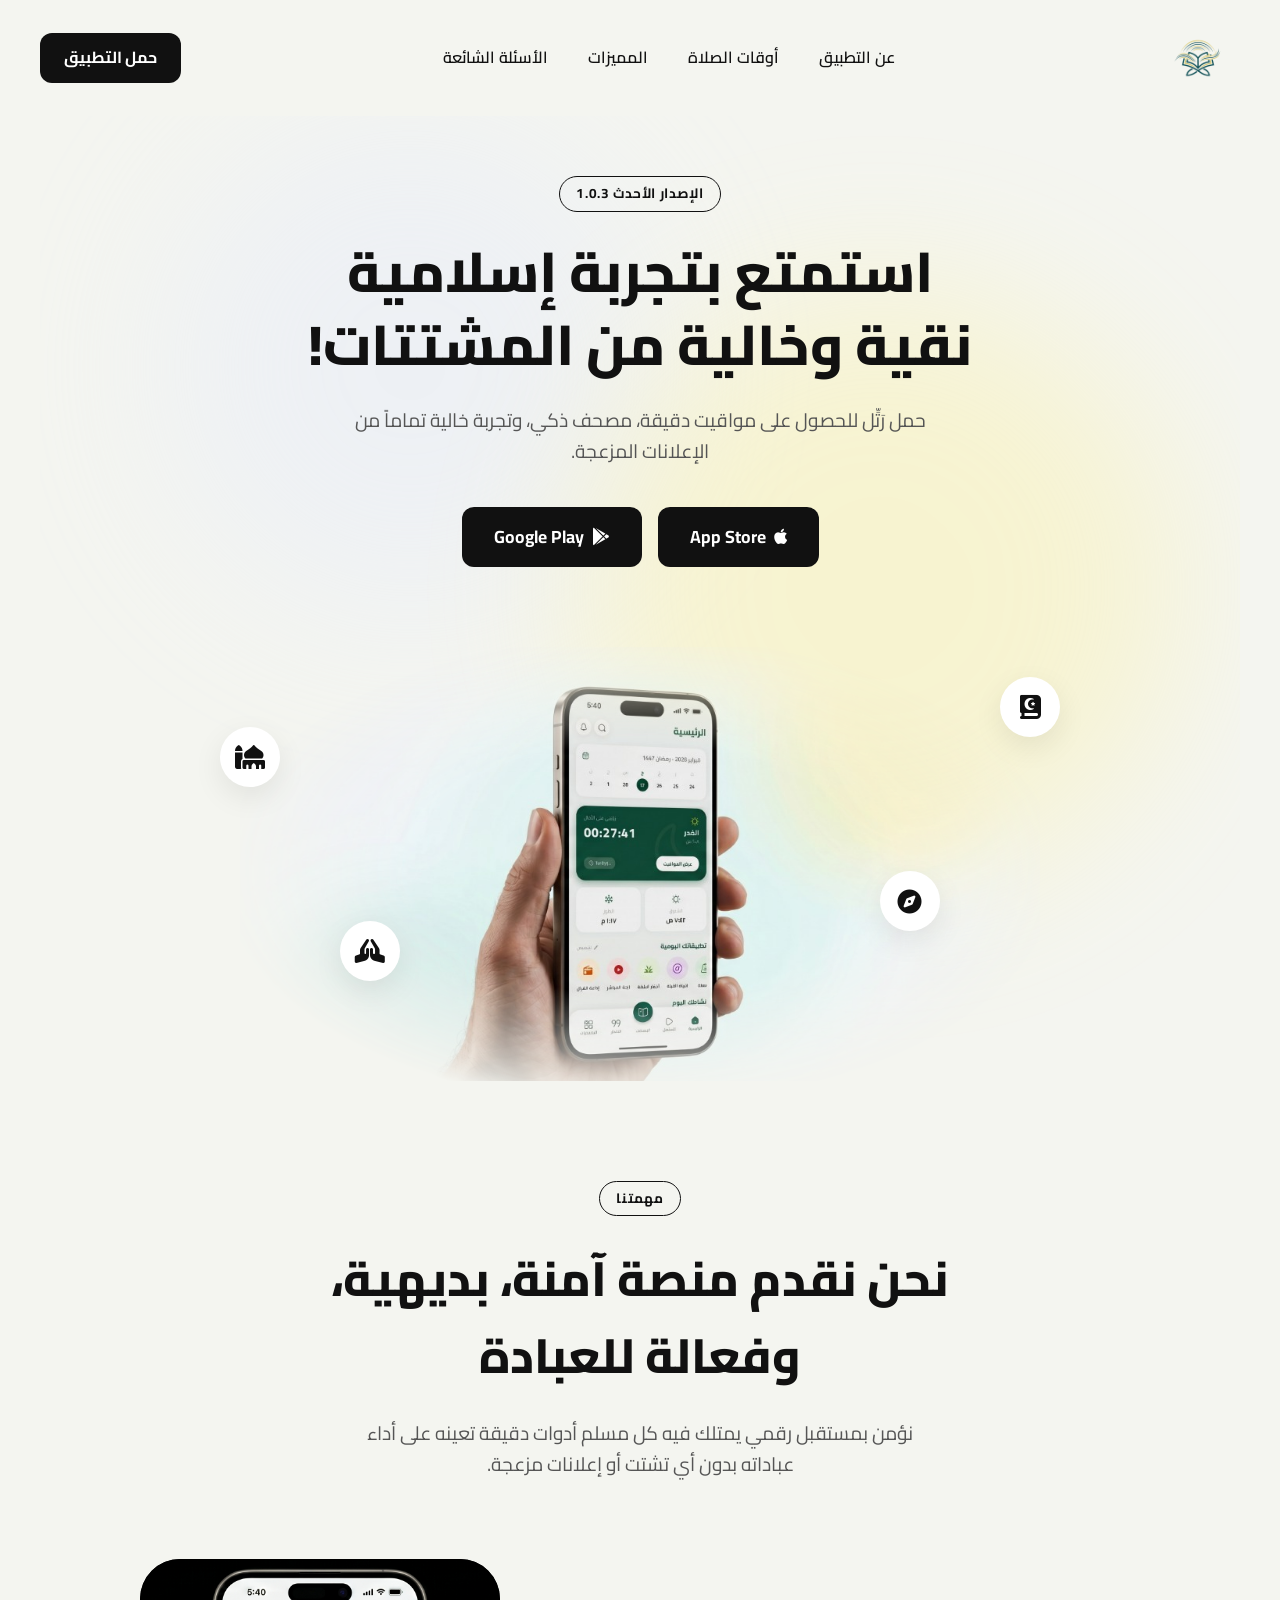
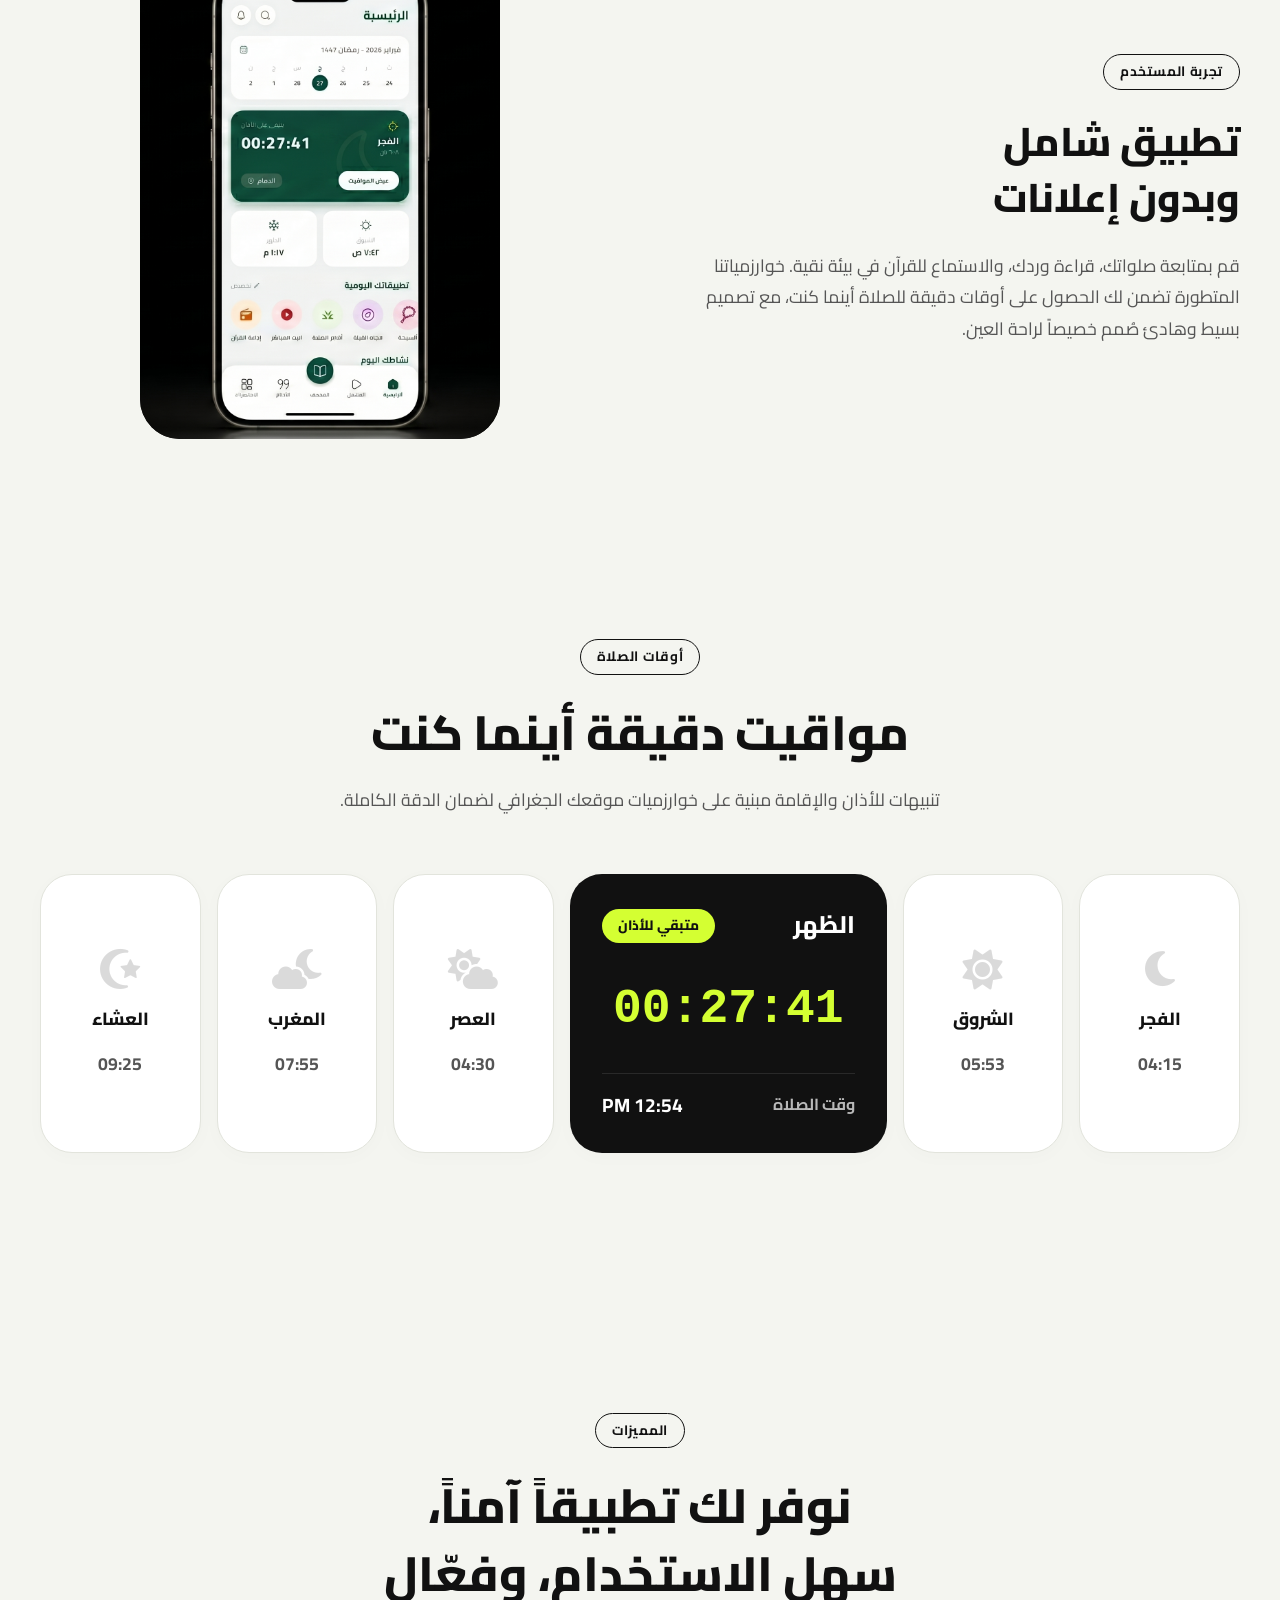
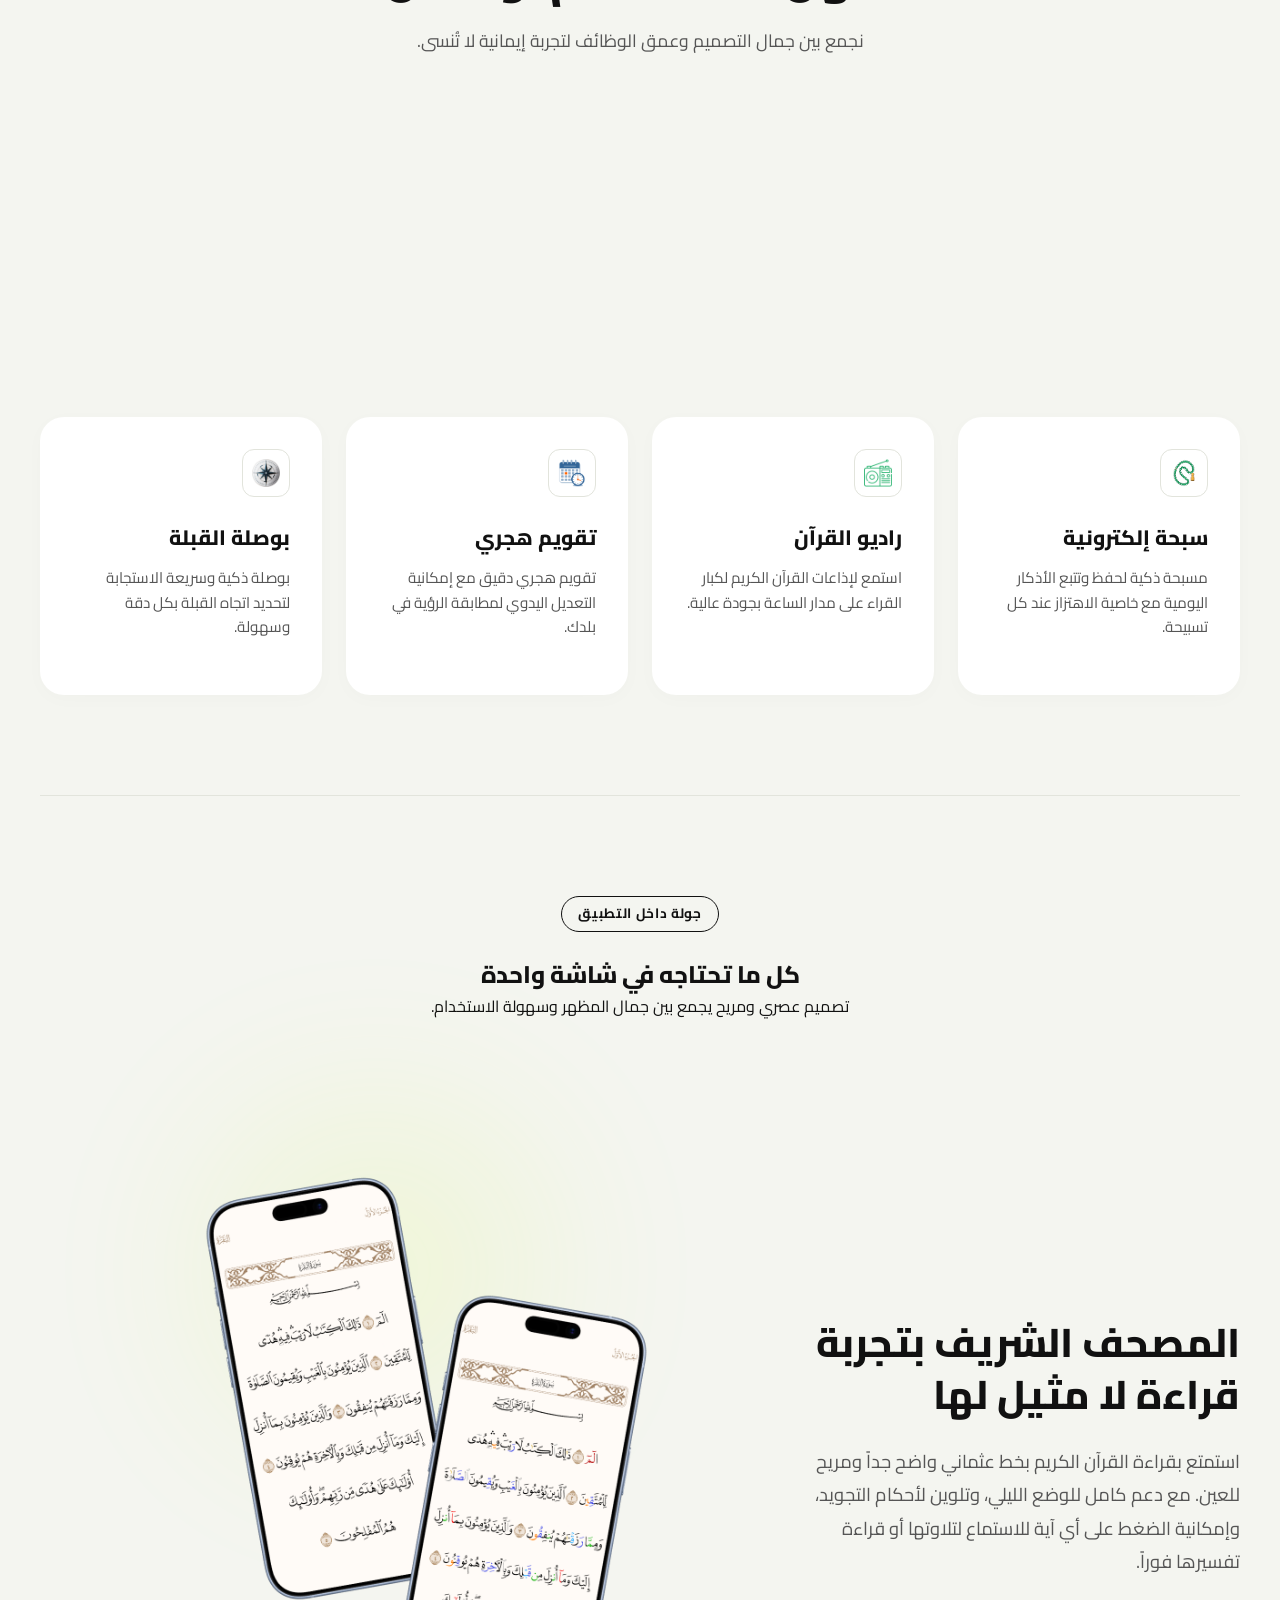
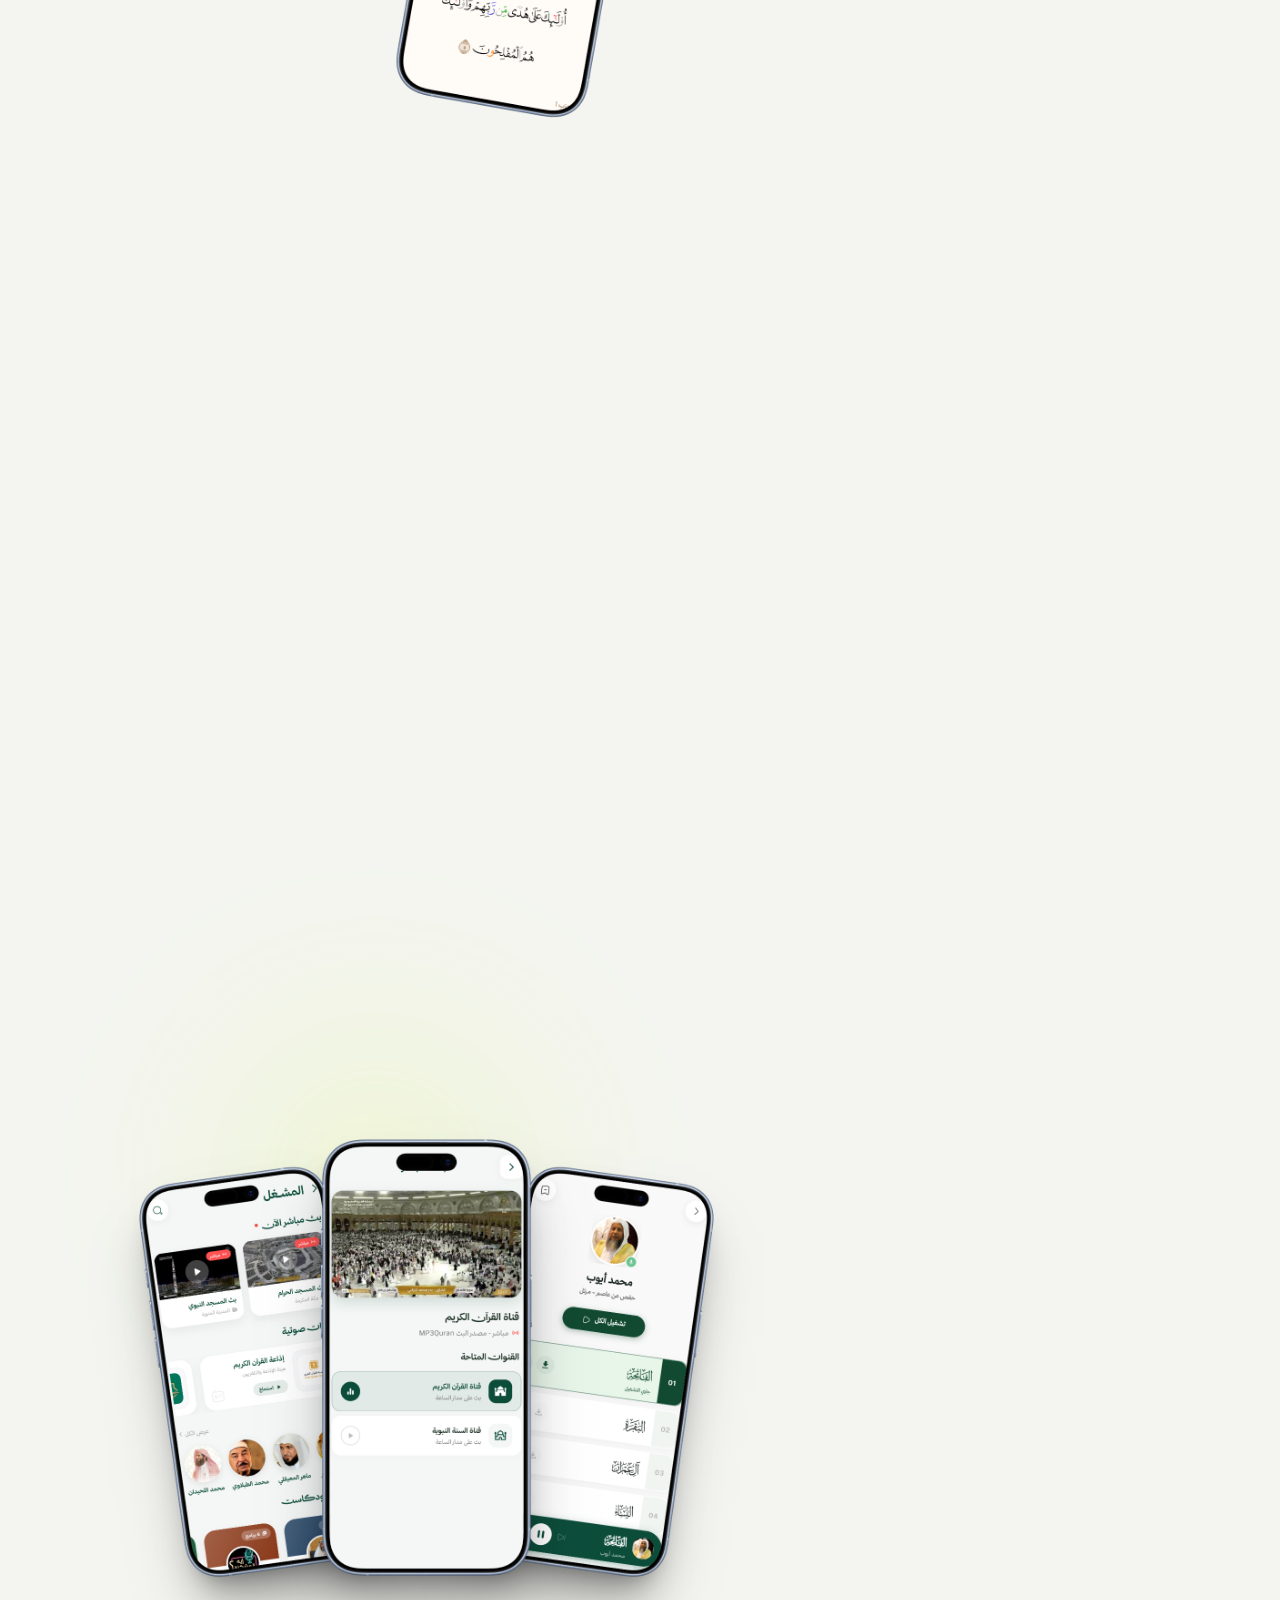
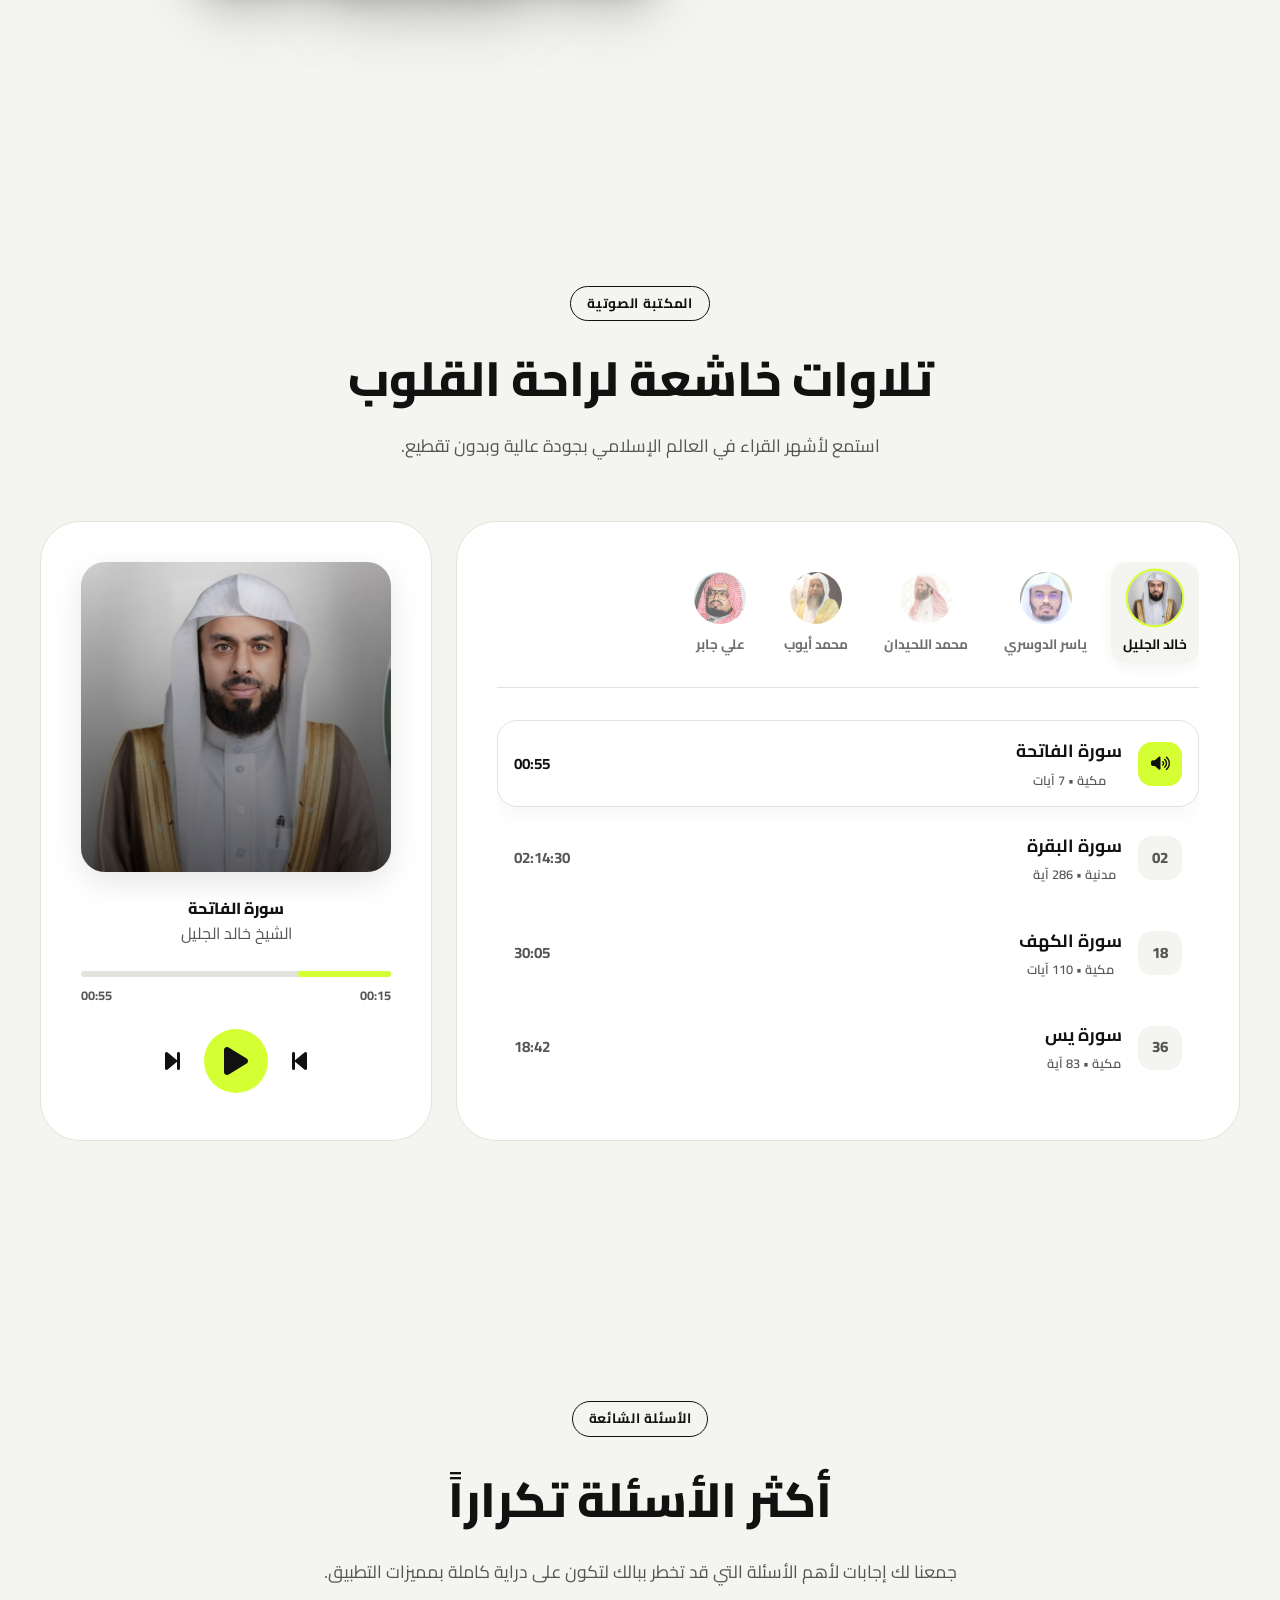
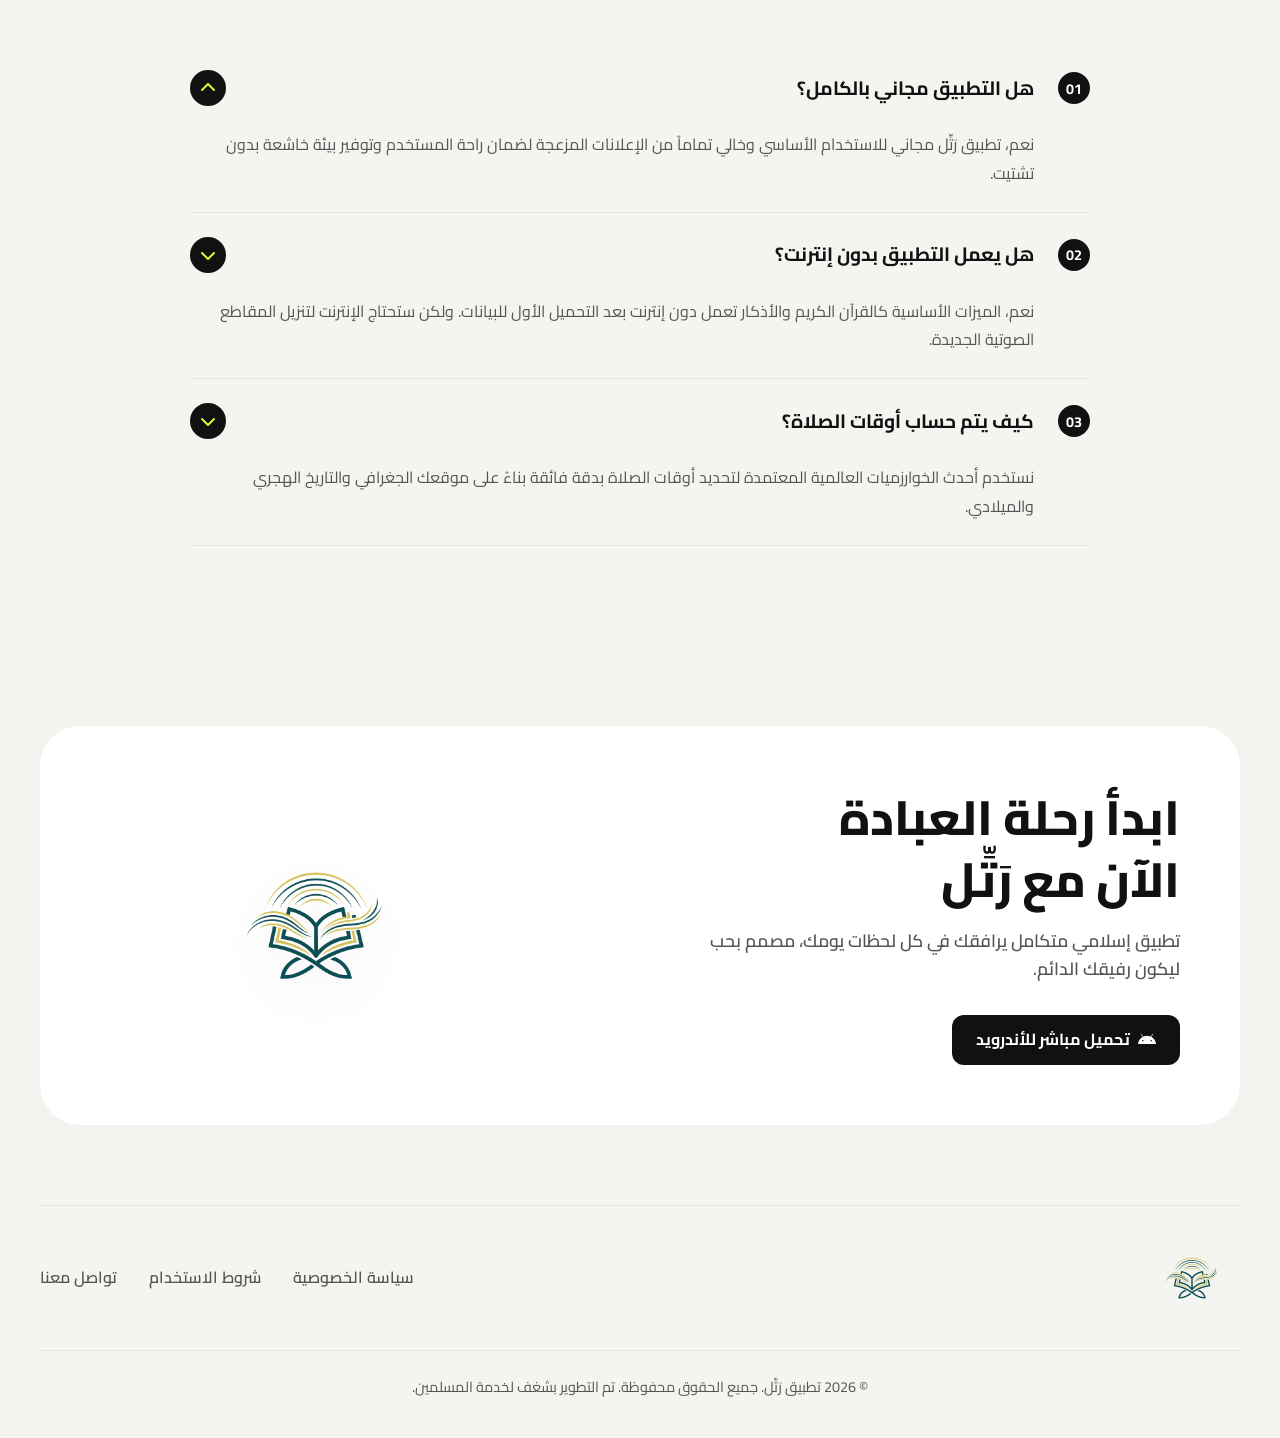
==== commit feacf572: "dsdsds" ====
--- a/index.html
+++ b/index.html
@@ -12,7 +12,7 @@
     <link rel="stylesheet" href="https://cdnjs.cloudflare.com/ajax/libs/font-awesome/6.4.0/css/all.min.css">
     <!-- Custom CSS -->
     <link rel="stylesheet" href="assets/css/style.css">
-    <link rel="icon" href="assets/images/logoapp.png" type="image/x-icon">
+    <link rel="icon" href="assets/images/rattil logo transparent.png" type="image/png">
 </head>
 
 <body>
--- a/assets/css/style.css
+++ b/assets/css/style.css
@@ -27,6 +27,12 @@
     color: var(--text-dark);
     line-height: 1.6;
     overflow-x: hidden;
+    width: 100%;
+}
+
+html {
+    overflow-x: hidden;
+    width: 100%;
 }
 
 .container {
@@ -71,7 +77,13 @@
 
 @media (max-width: 768px) {
     .showcase-row, .showcase-row.reversed { flex-direction: column; text-align: center; gap: 40px; margin-top: 60px; }
-    .sc-visual .mockup-img { transform: scale(1.1) !important; margin-top: 20px; }
+    .sc-visual .mockup-img { 
+        width: 100%; 
+        max-width: 100%; 
+        margin-inline-start: 0;
+        transform: scale(1) !important; 
+        margin-top: 20px; 
+    }
 }
 
 .text-center { text-align: center; }
@@ -390,29 +402,6 @@
     border-top: 1px solid var(--border-color);
 }
 
-@media (max-width: 1024px) {
-    .hero, .mission-grid { grid-template-columns: 1fr; text-align: center; gap: 60px; }
-    .hero-content { padding-left: 0; }
-    .hero-content h1 { font-size: 3rem; }
-    .hero-content p { margin: 0 auto 40px; }
-    .store-links { justify-content: center; }
-    
-    .floating-badge { right: 0; top: -20px;}
-    .create-wallet-text { left: 0; bottom: 20px;}
-    .circular-badge { display: none;}
-    
-    .features-grid { grid-template-columns: repeat(2, 1fr); }
-    .faq-body { padding-right: 0; }
-}
-
-@media (max-width: 768px) {
-    .nav-links, .nav-actions { display: none; }
-    .features-grid { grid-template-columns: 1fr; }
-    .mission-content h2 { font-size: 2rem; }
-    .cta-inner h2 { font-size: 2.5rem; }
-    .footer-top { flex-direction: column; gap: 24px; }
-}
-
 .reveal, .reveal-left, .reveal-right, .reveal-scale {
     opacity: 0;
     transition: all 0.9s cubic-bezier(0.2, 0.8, 0.2, 1);
@@ -471,7 +460,7 @@
 .active-footer .p-time { color: white; font-size: 1.2rem; }
 
 .audio-container { display: grid; grid-template-columns: 2fr 1fr; gap: 24px; margin-bottom: 60px;}
-.light-glass { background: var(--card-bg); border-radius: 40px; padding: 40px; border: 1px solid var(--border-color);}
+.light-glass { background: var(--card-bg); border-radius: 40px; padding: 40px; border: 1px solid var(--border-color); min-width: 0; }
 .reader-tabs { display: flex; gap: 12px; margin-bottom: 32px; border-bottom: 1px solid var(--border-color); padding-bottom: 24px; overflow-x: auto; }
 .reader-tabs::-webkit-scrollbar { height: 0; } /* Hide scrollbar for clean look */
 .tab { display: flex; flex-direction: column; align-items: center; gap: 8px; cursor: pointer; padding: 8px 12px; border-radius: 16px; transition: all 0.2s; opacity: 0.6; }
@@ -513,3 +502,47 @@
 .player-controls { display: flex; align-items: center; gap: 24px; }
 .player-controls button { background: none; border: none; font-size: 1.5rem; cursor: pointer; color: var(--text-dark);}
 .play-btn { width: 64px; height: 64px; background: var(--accent-lime) !important; color: var(--text-dark) !important; border-radius: 50%; font-size: 2rem !important; }
+
+@media (max-width: 1200px) {
+    .audio-container { grid-template-columns: 1fr !important; }
+    .light-glass { padding: 30px; border-radius: 30px; }
+}
+
+@media (max-width: 1024px) {
+    .hero, .mission-grid { grid-template-columns: 1fr; text-align: center; gap: 60px; }
+    .hero-content { padding-left: 0; }
+    .hero-content h1 { font-size: 3rem; }
+    .hero-content p { margin: 0 auto 40px; }
+    .store-links { justify-content: center; }
+    
+    .floating-badge { right: 0; top: -20px;}
+    .create-wallet-text { left: 0; bottom: 20px;}
+    .circular-badge { display: none;}
+    
+    .features-grid { grid-template-columns: repeat(2, 1fr); }
+    .features-grid { grid-template-columns: repeat(2, 1fr); }
+    .faq-body { padding-right: 0; }
+}
+
+@media (max-width: 768px) {
+    .container { padding: 0 20px; }
+    .nav-links, .nav-actions { display: none; }
+    .luxique-hero h1 { font-size: 2.5rem; }
+    .hero-buttons { flex-direction: column; width: 100%; padding: 0 20px; }
+    .hero-buttons .btn { width: 100%; justify-content: center; }
+    .float-avatar { display: none; }
+    
+    .features-grid { grid-template-columns: 1fr; }
+    .mission-content h2 { font-size: 2rem; }
+    
+    .light-glass { padding: 24px; border-radius: 30px; }
+    
+    .cta-inner { flex-direction: column; padding: 40px 20px; text-align: center; }
+    .cta-inner h2 { font-size: 2.2rem; }
+    .cta-content { padding: 20px 0; }
+    .cta-visual { width: 100%; padding: 20px 0 0 0; }
+    .cta-visual img { max-width: 200px; margin: 0 auto; }
+    
+    .footer-top { flex-direction: column; gap: 24px; text-align: center; }
+}
+
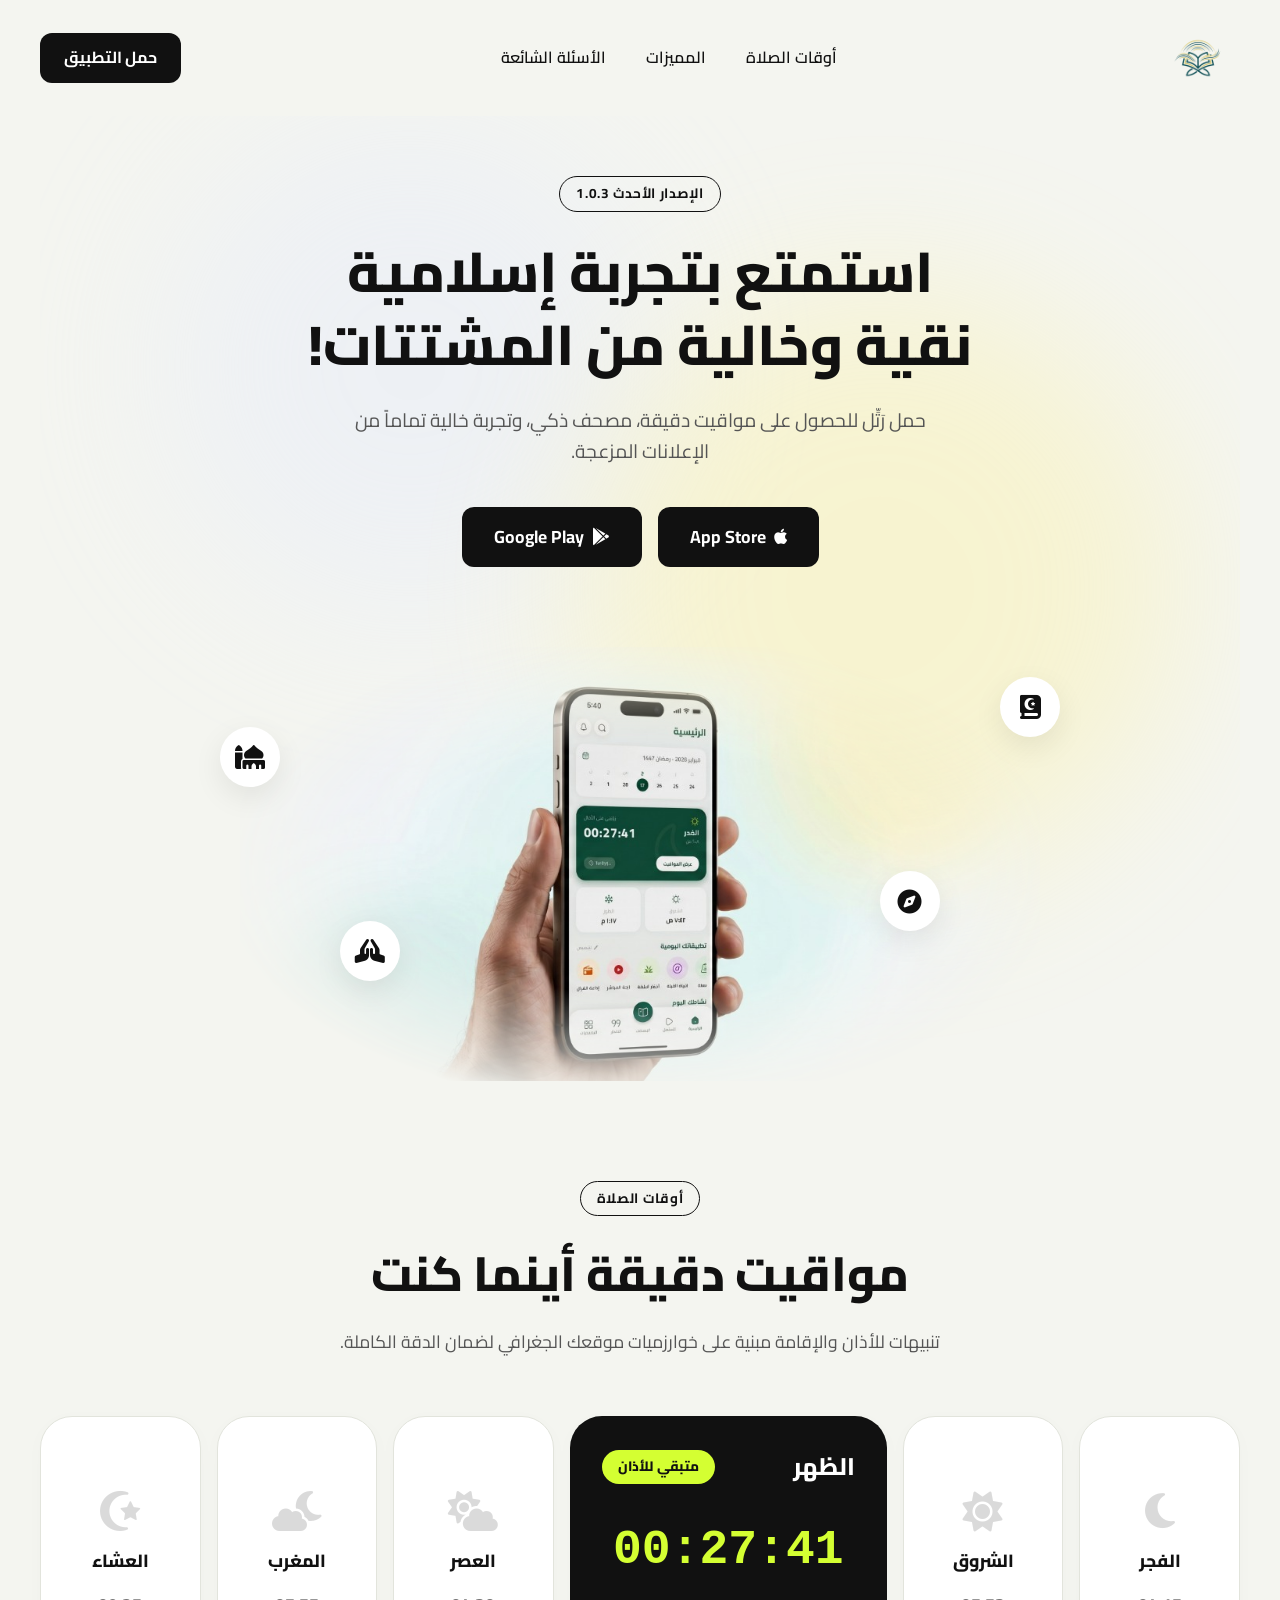
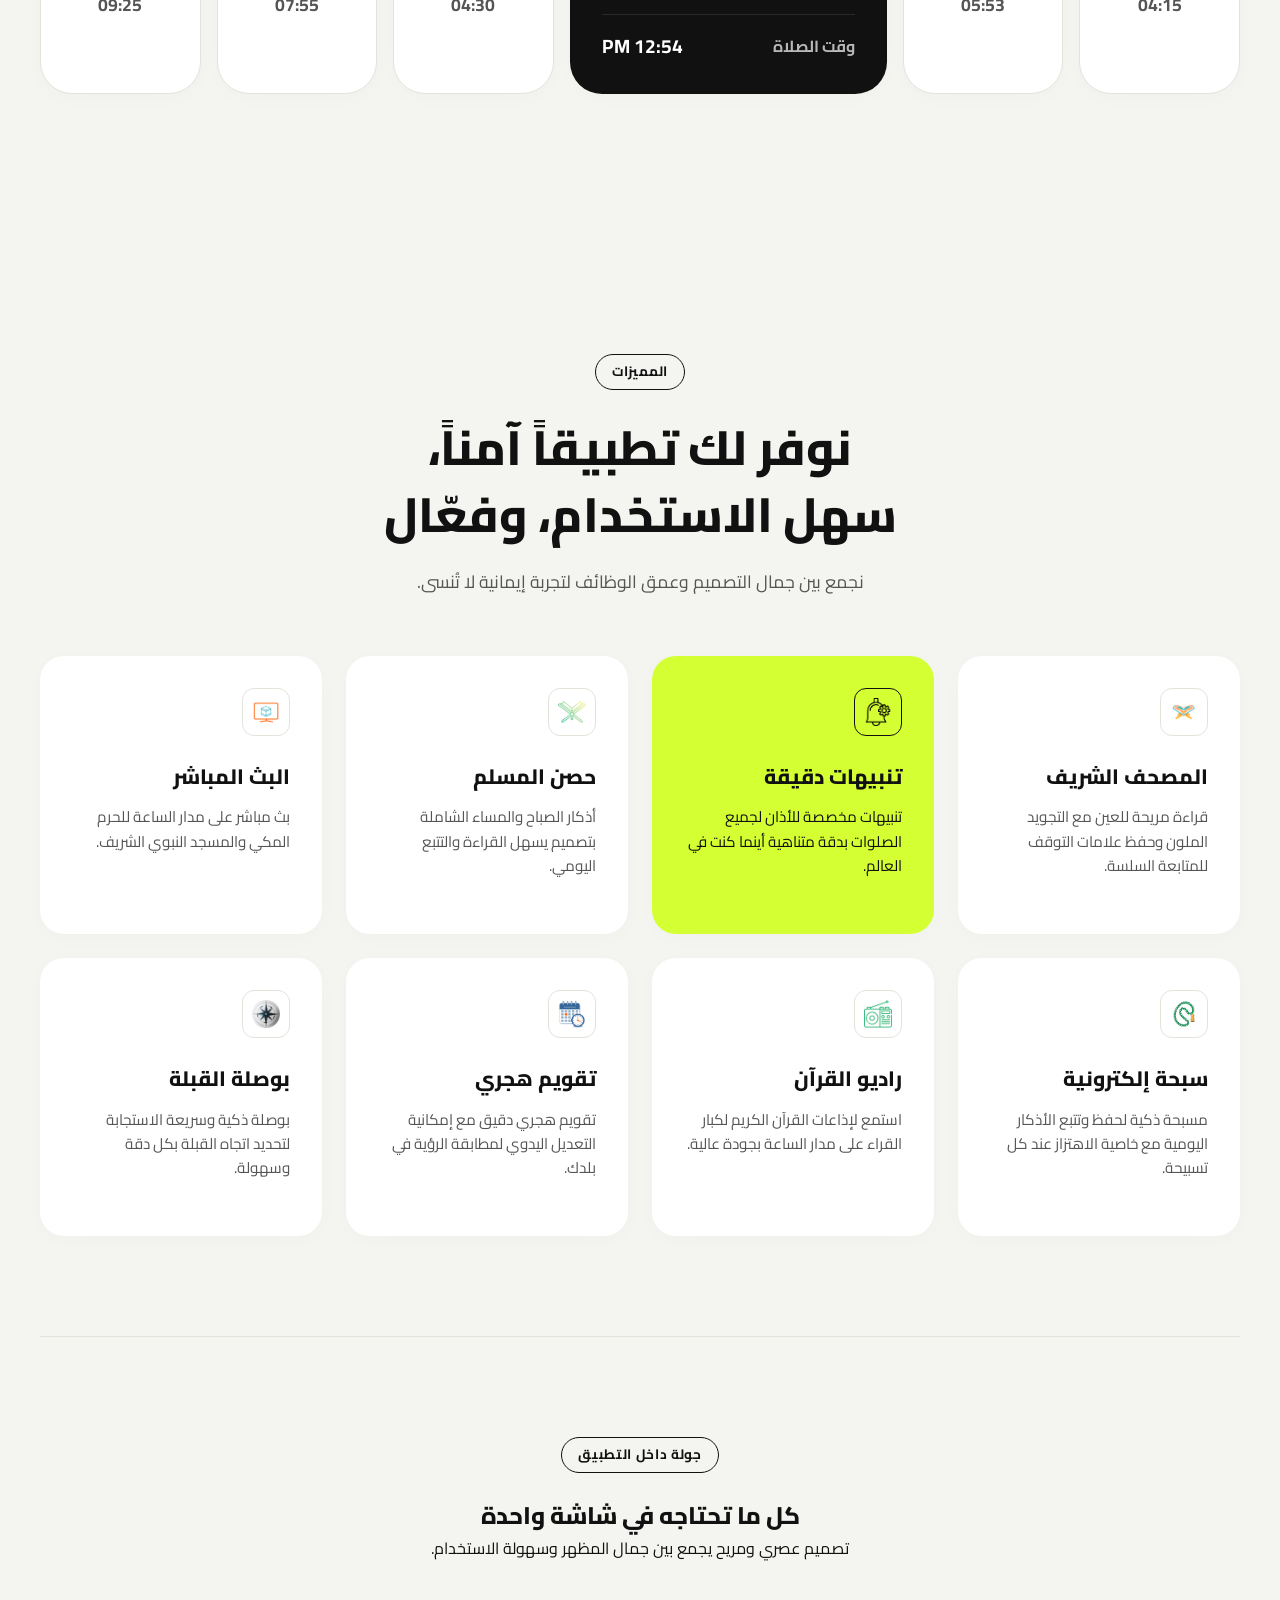
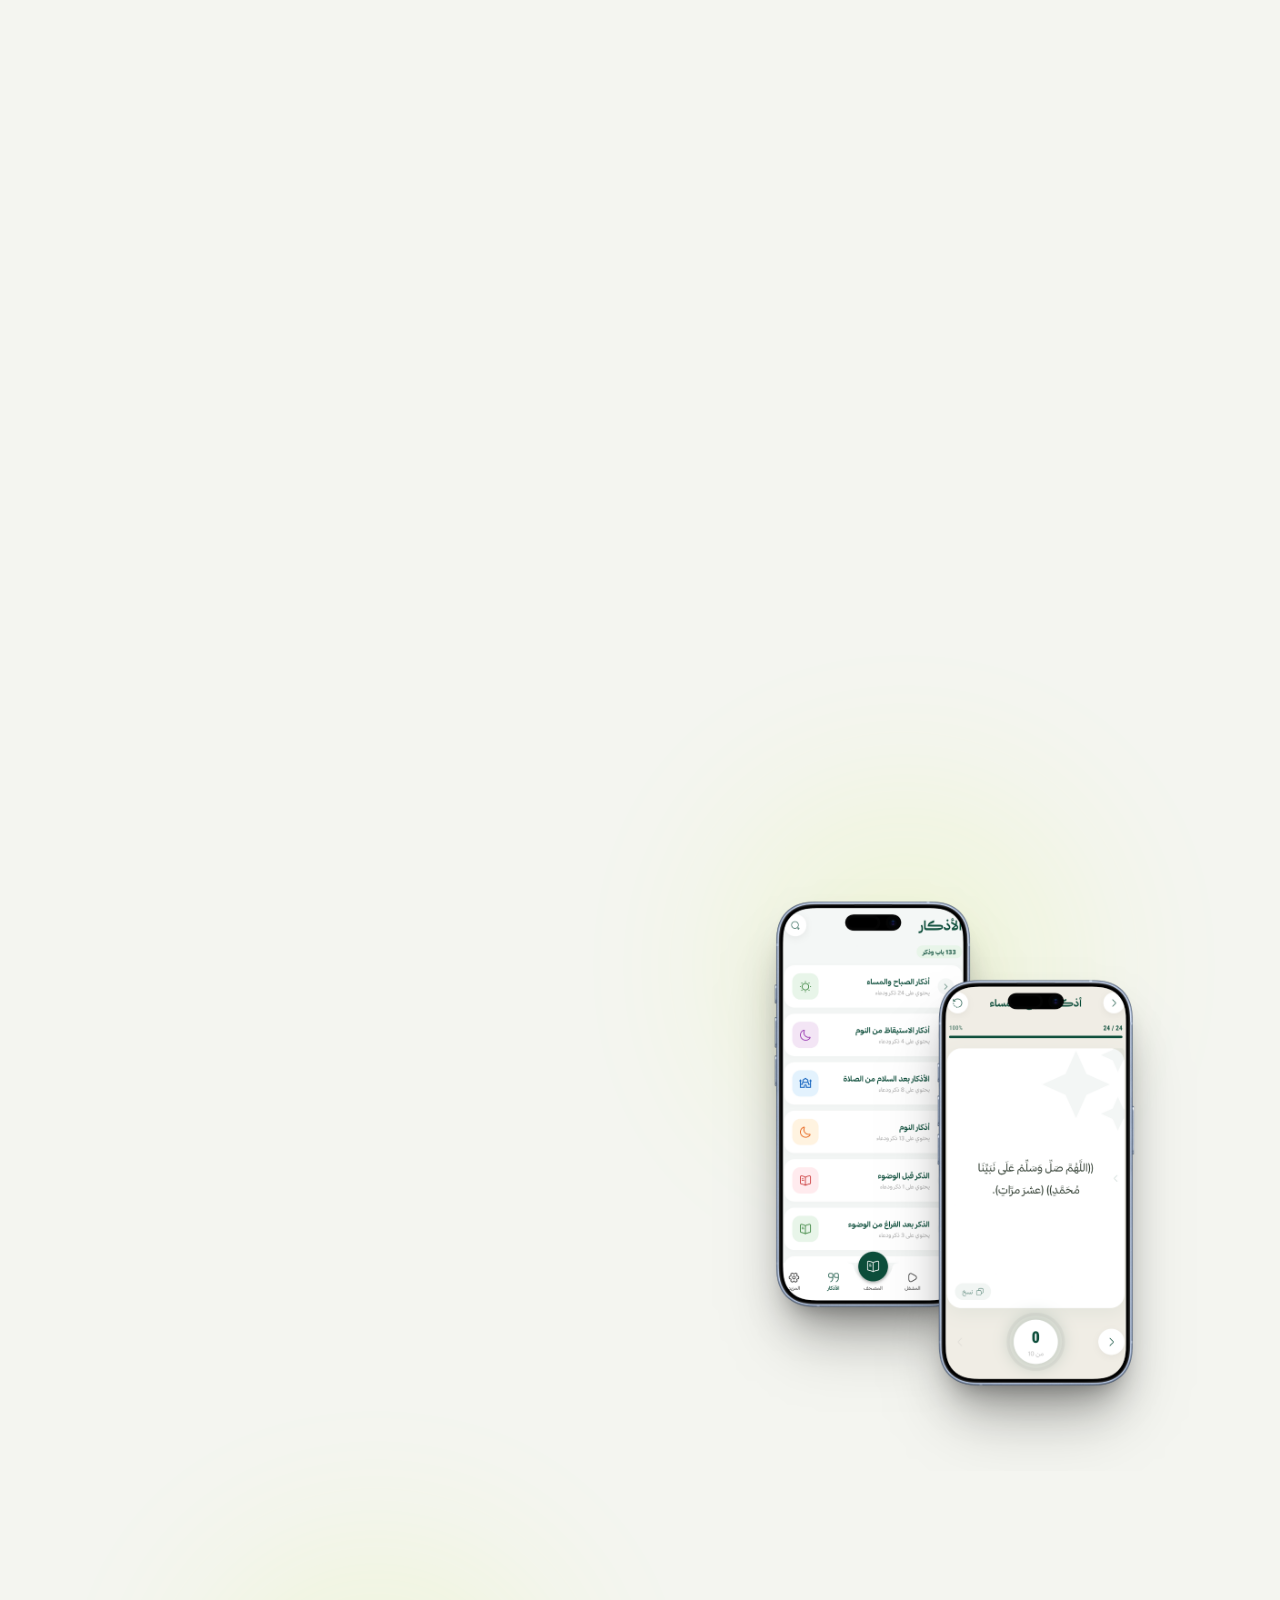
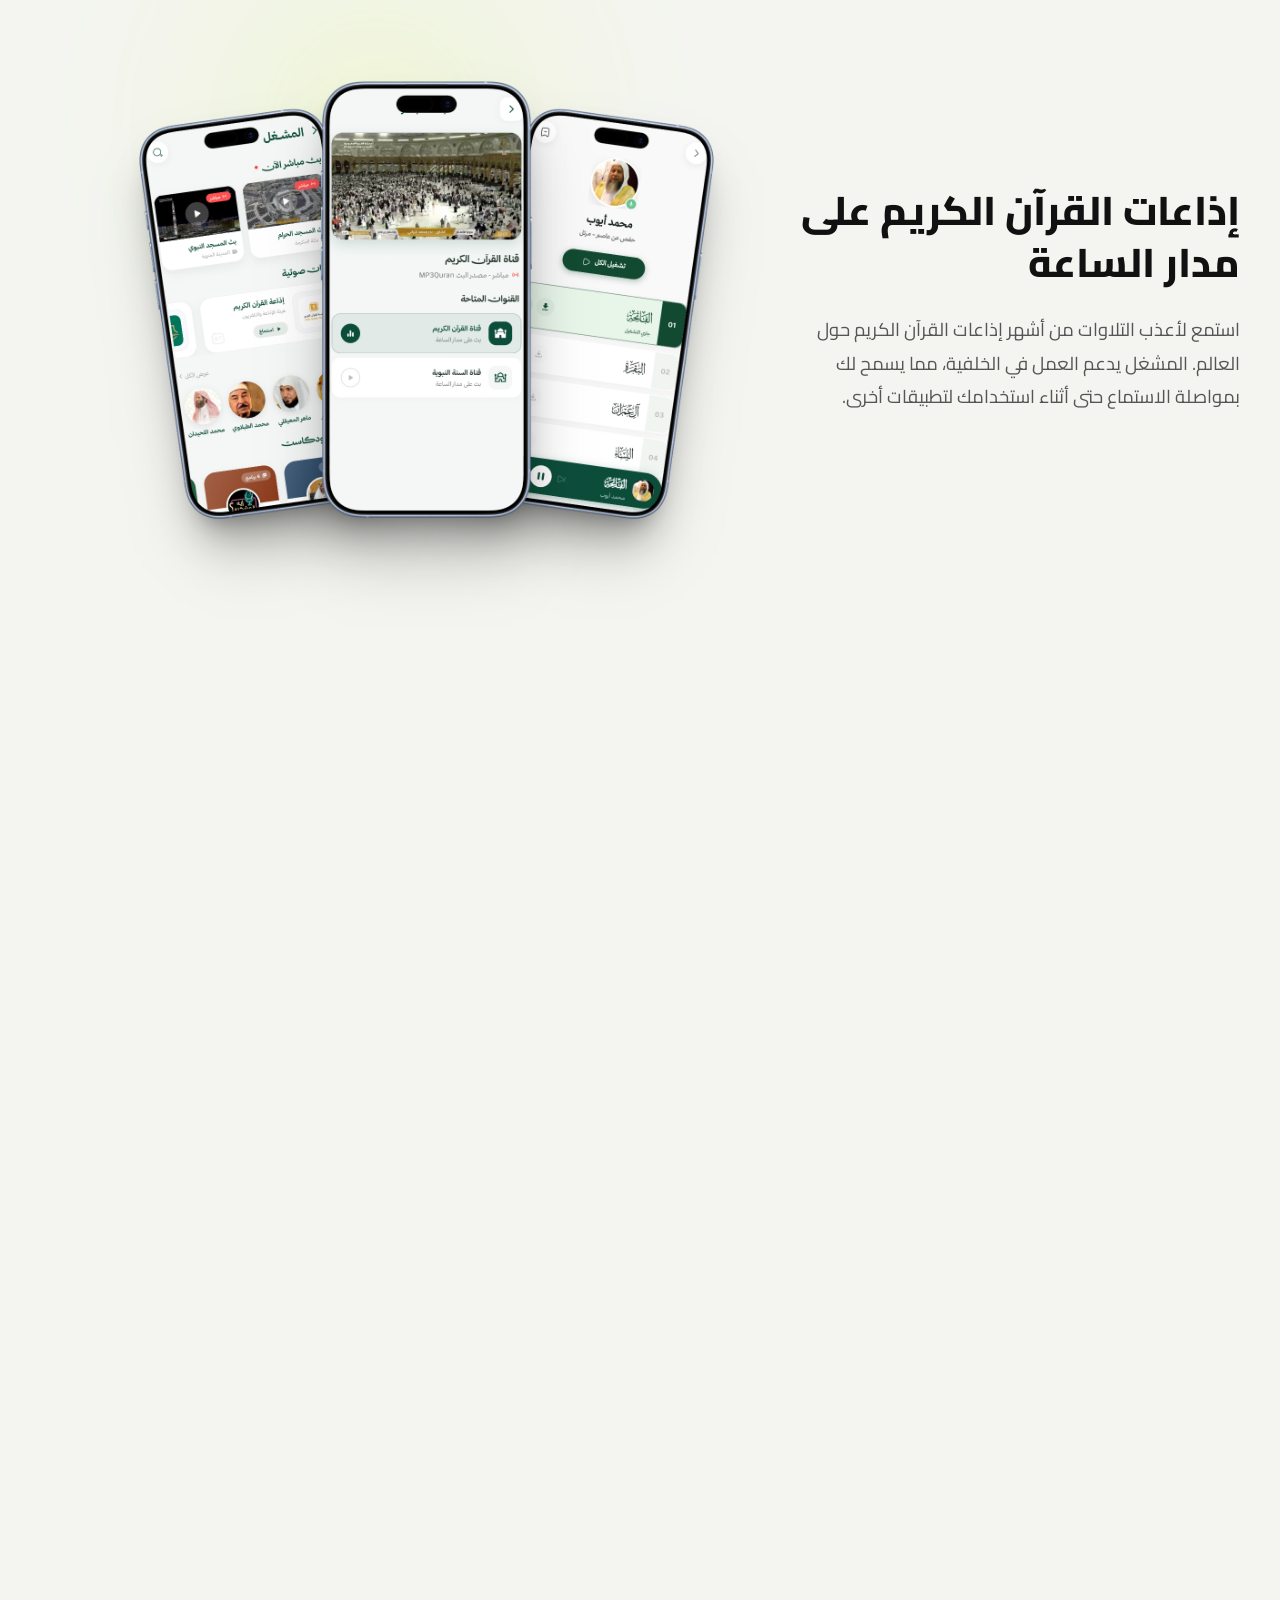
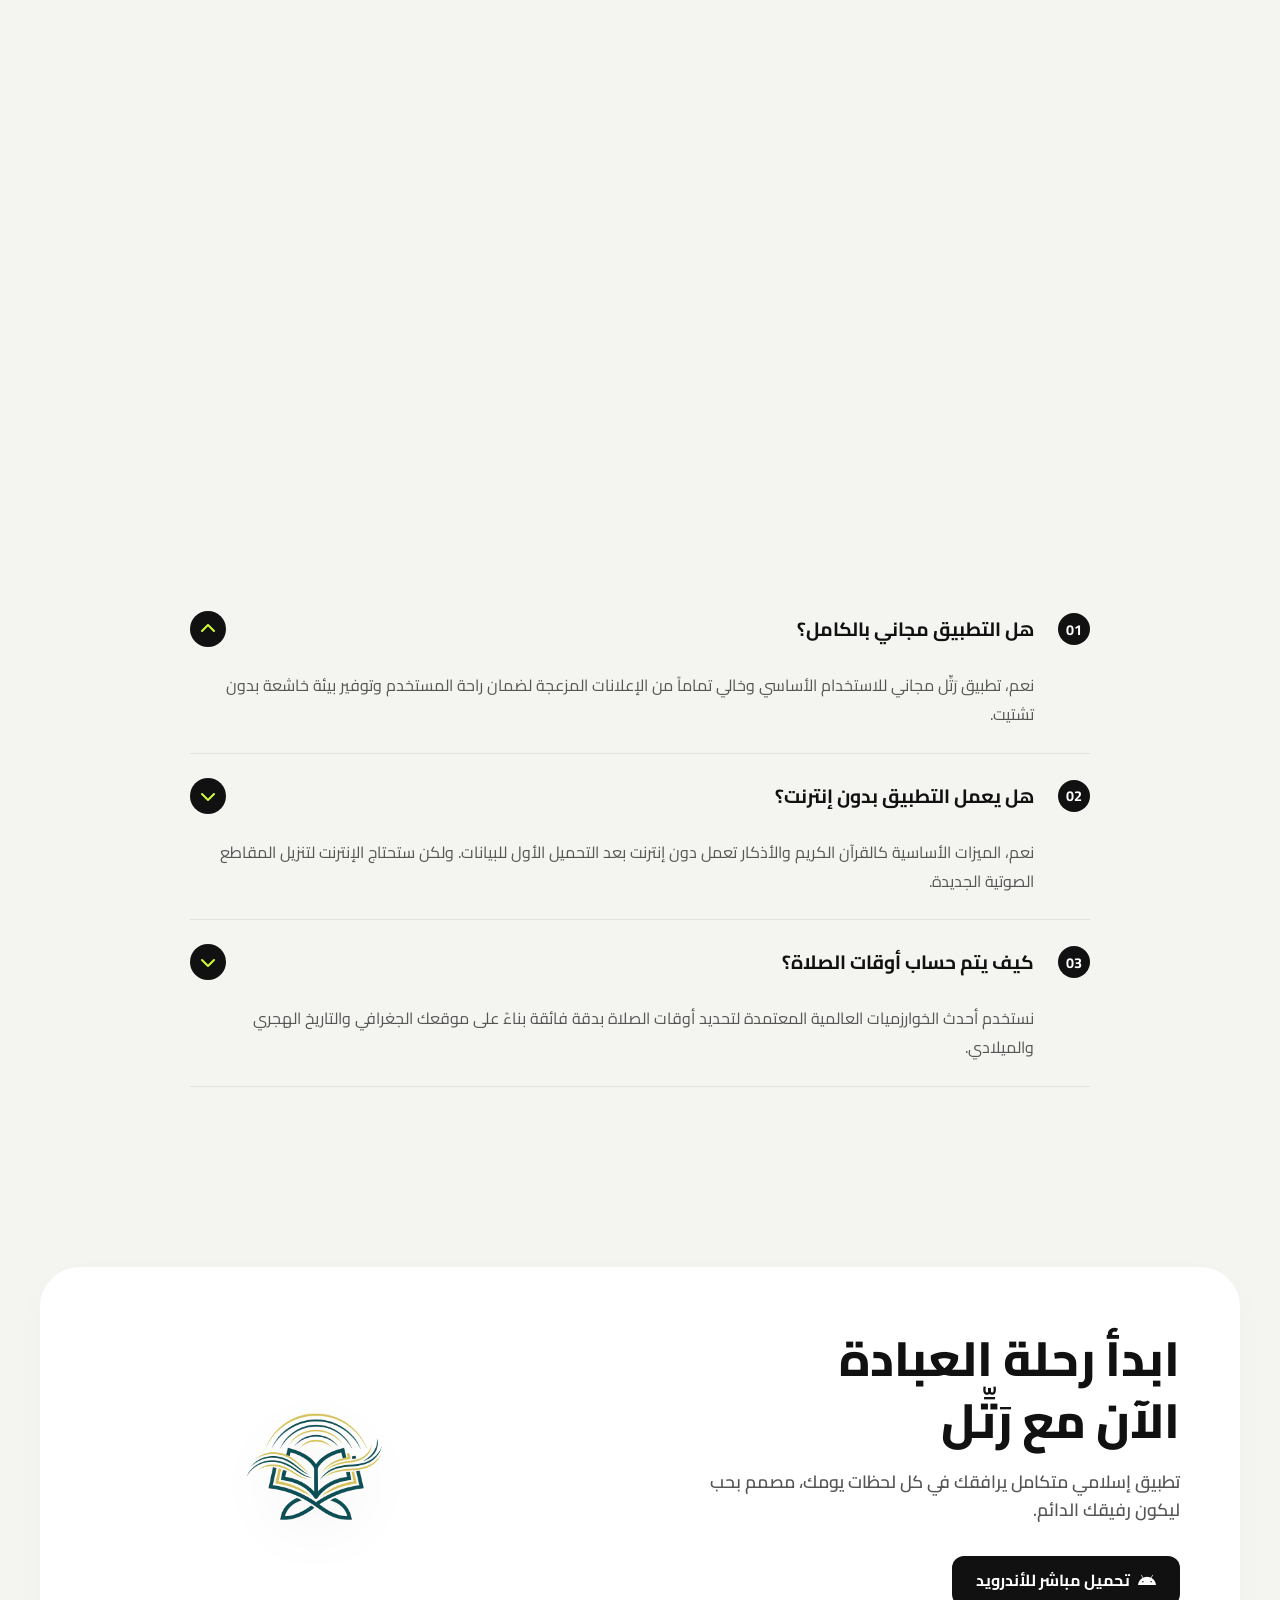
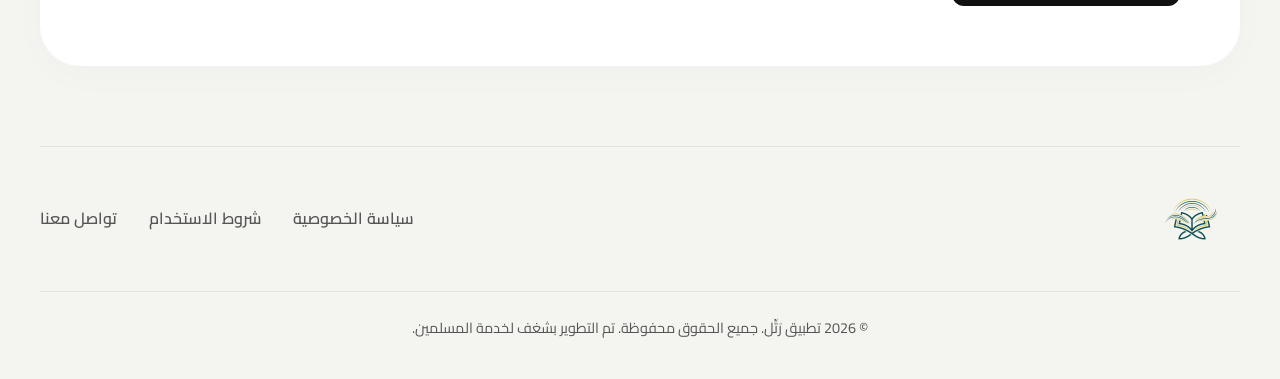
==== commit a1d30185: "Update index.html" ====
--- a/index.html
+++ b/index.html
@@ -23,7 +23,6 @@
                 <img src="assets/images/rattil logo transparent.png" alt="Rattil Logo" style="height: 56px; object-fit: contain;">
             </div>
             <div class="nav-links">
-                <a href="#about">عن التطبيق</a>
                 <a href="#prayers">أوقات الصلاة</a>
                 <a href="#features">المميزات</a>
                 <a href="#faq">الأسئلة الشائعة</a>
@@ -69,30 +68,6 @@
             </div>
         </header>
 
-        <!-- Mission Section -->
-        <section id="about" class="mission-section">
-            <div class="text-center reveal">
-                <div class="section-label">مهمتنا</div>
-                <h2 class="section-title">نحن نقدم منصة آمنة، بديهية،<br>وفعالة للعبادة</h2>
-                <p class="section-subtitle">نؤمن بمستقبل رقمي يمتلك فيه كل مسلم أدوات دقيقة تعينه على أداء عباداته بدون
-                    أي تشتت أو إعلانات مزعجة.</p>
-            </div>
-
-            <div class="mission-grid">
-                <div class="mission-content reveal-right delay-2">
-                    <div class="section-label">تجربة المستخدم</div>
-                    <h2>تطبيق شامل<br>وبدون إعلانات</h2>
-                    <p>قم بمتابعة صلواتك، قراءة وردك، والاستماع للقرآن في بيئة نقية. خوارزمياتنا المتطورة تضمن لك الحصول
-                        على أوقات دقيقة للصلاة أينما كنت، مع تصميم بسيط وهادئ صُمم خصيصاً لراحة العين.</p>
-                </div>
-                <div class="mission-visual reveal-scale delay-3">
-                    <div class="dark-card">
-                        <!-- We use image.png or any black-mockup if generated later -->
-                        <img src="assets/images/our mission.jpeg" alt="App Progress" class="mockup-img-partial">
-                    </div>
-                </div>
-            </div>
-        </section>
 
         <!-- Prayers Section (Custom component integrated elegantly) -->
         <section id="prayers" class="features-section">
@@ -524,4 +499,4 @@
     </script>
 </body>
 
-</html>+</html>
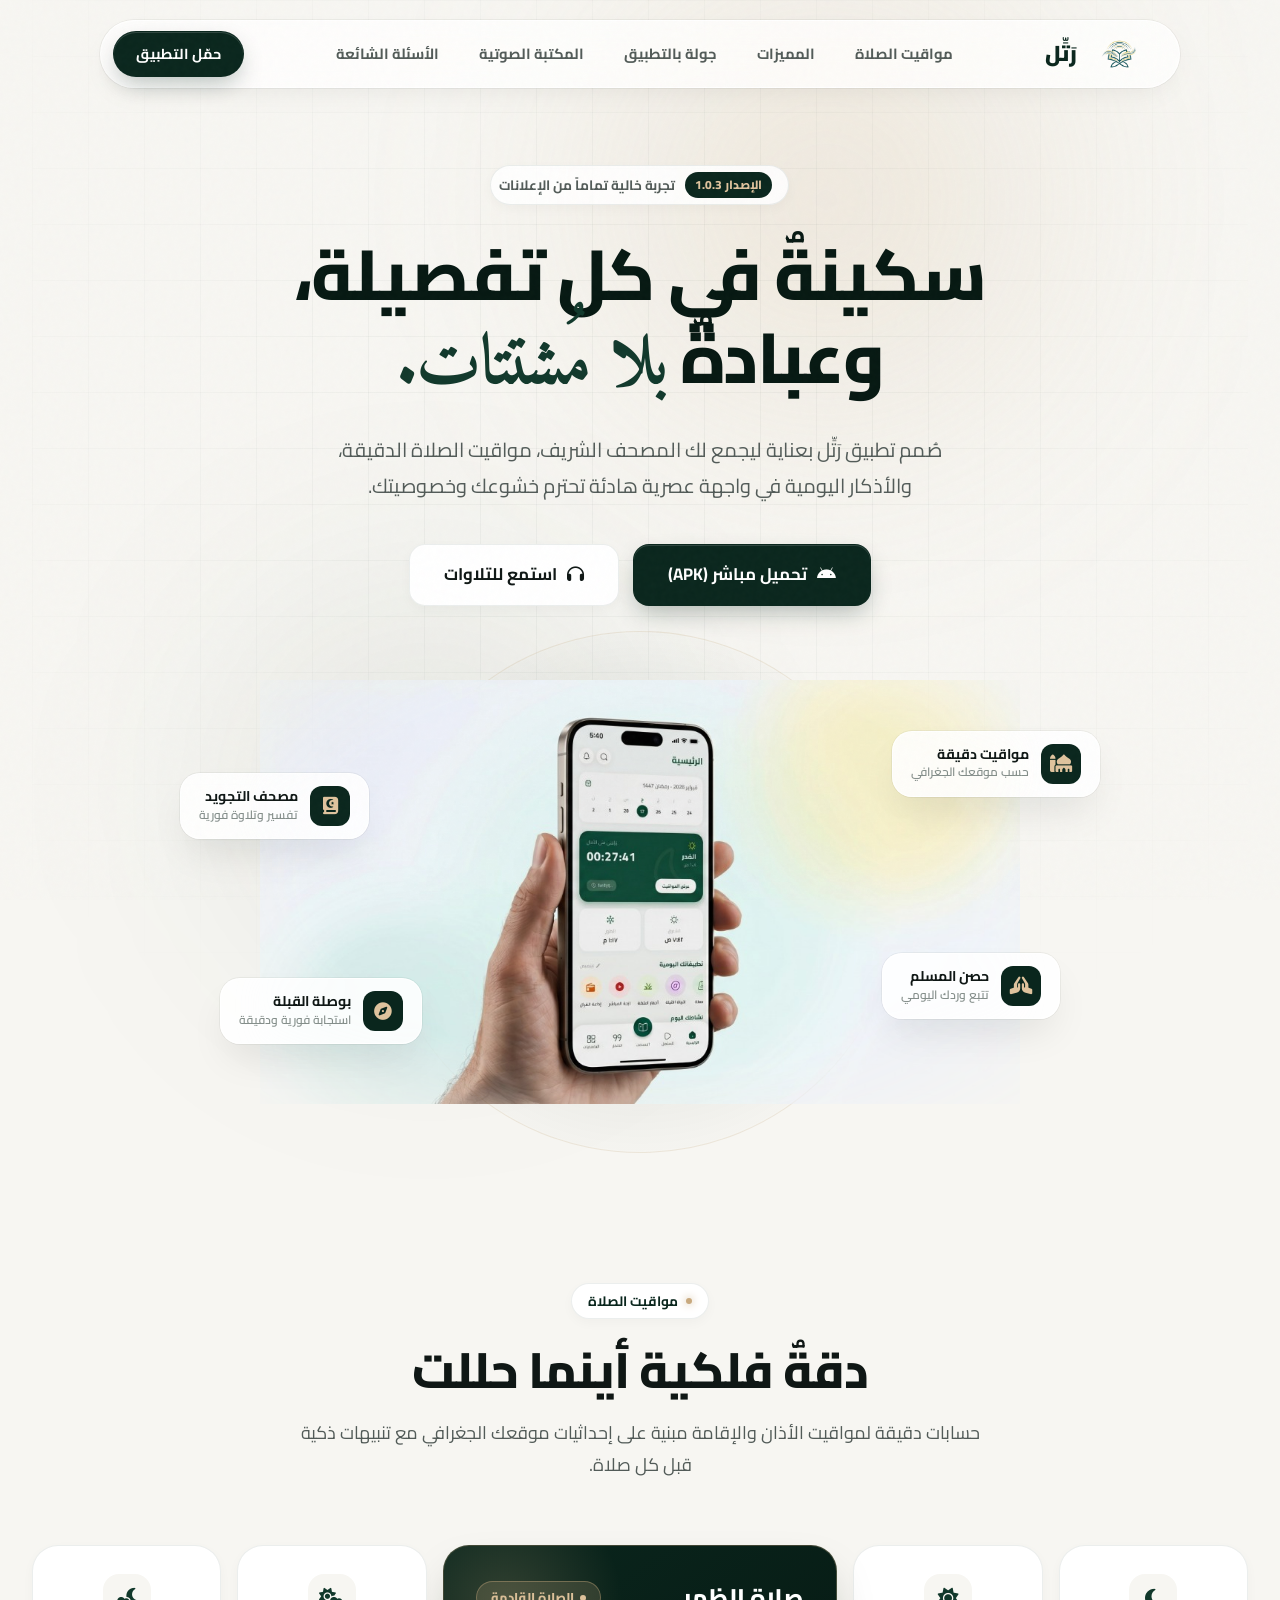
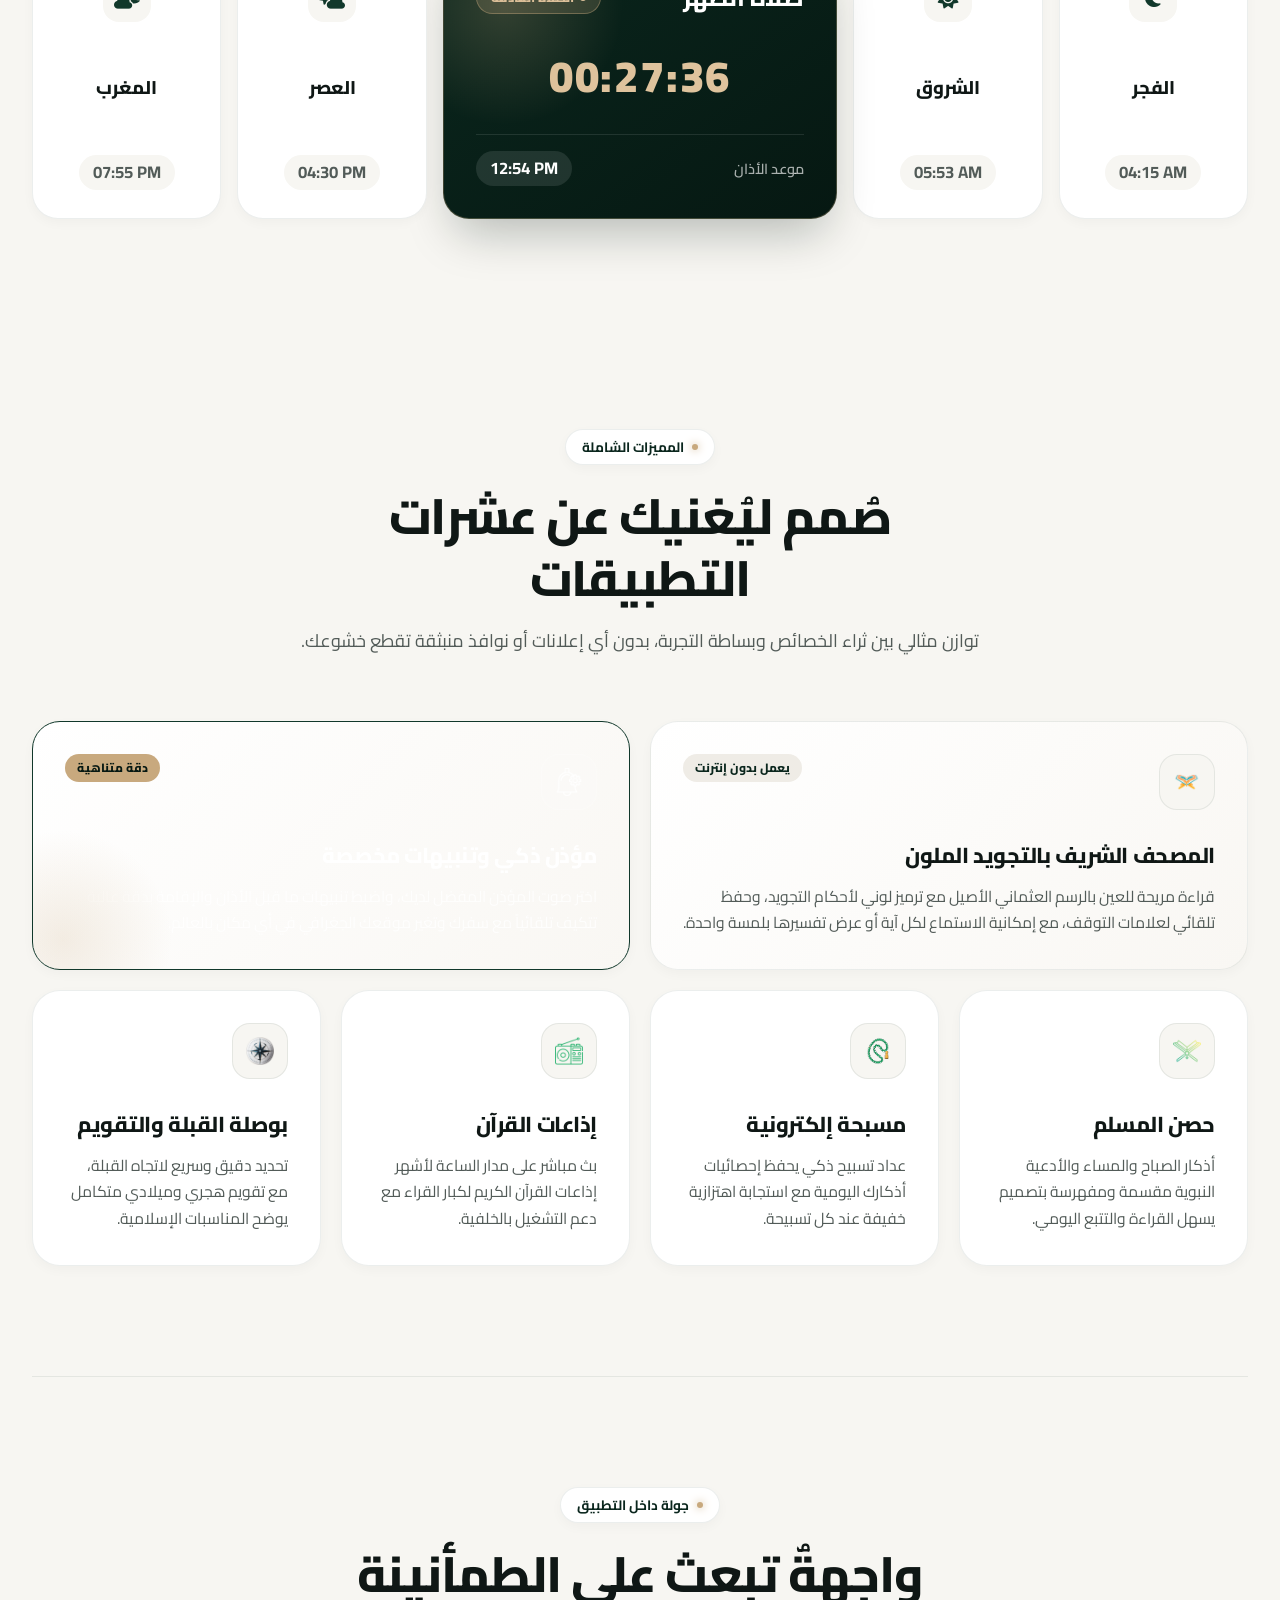
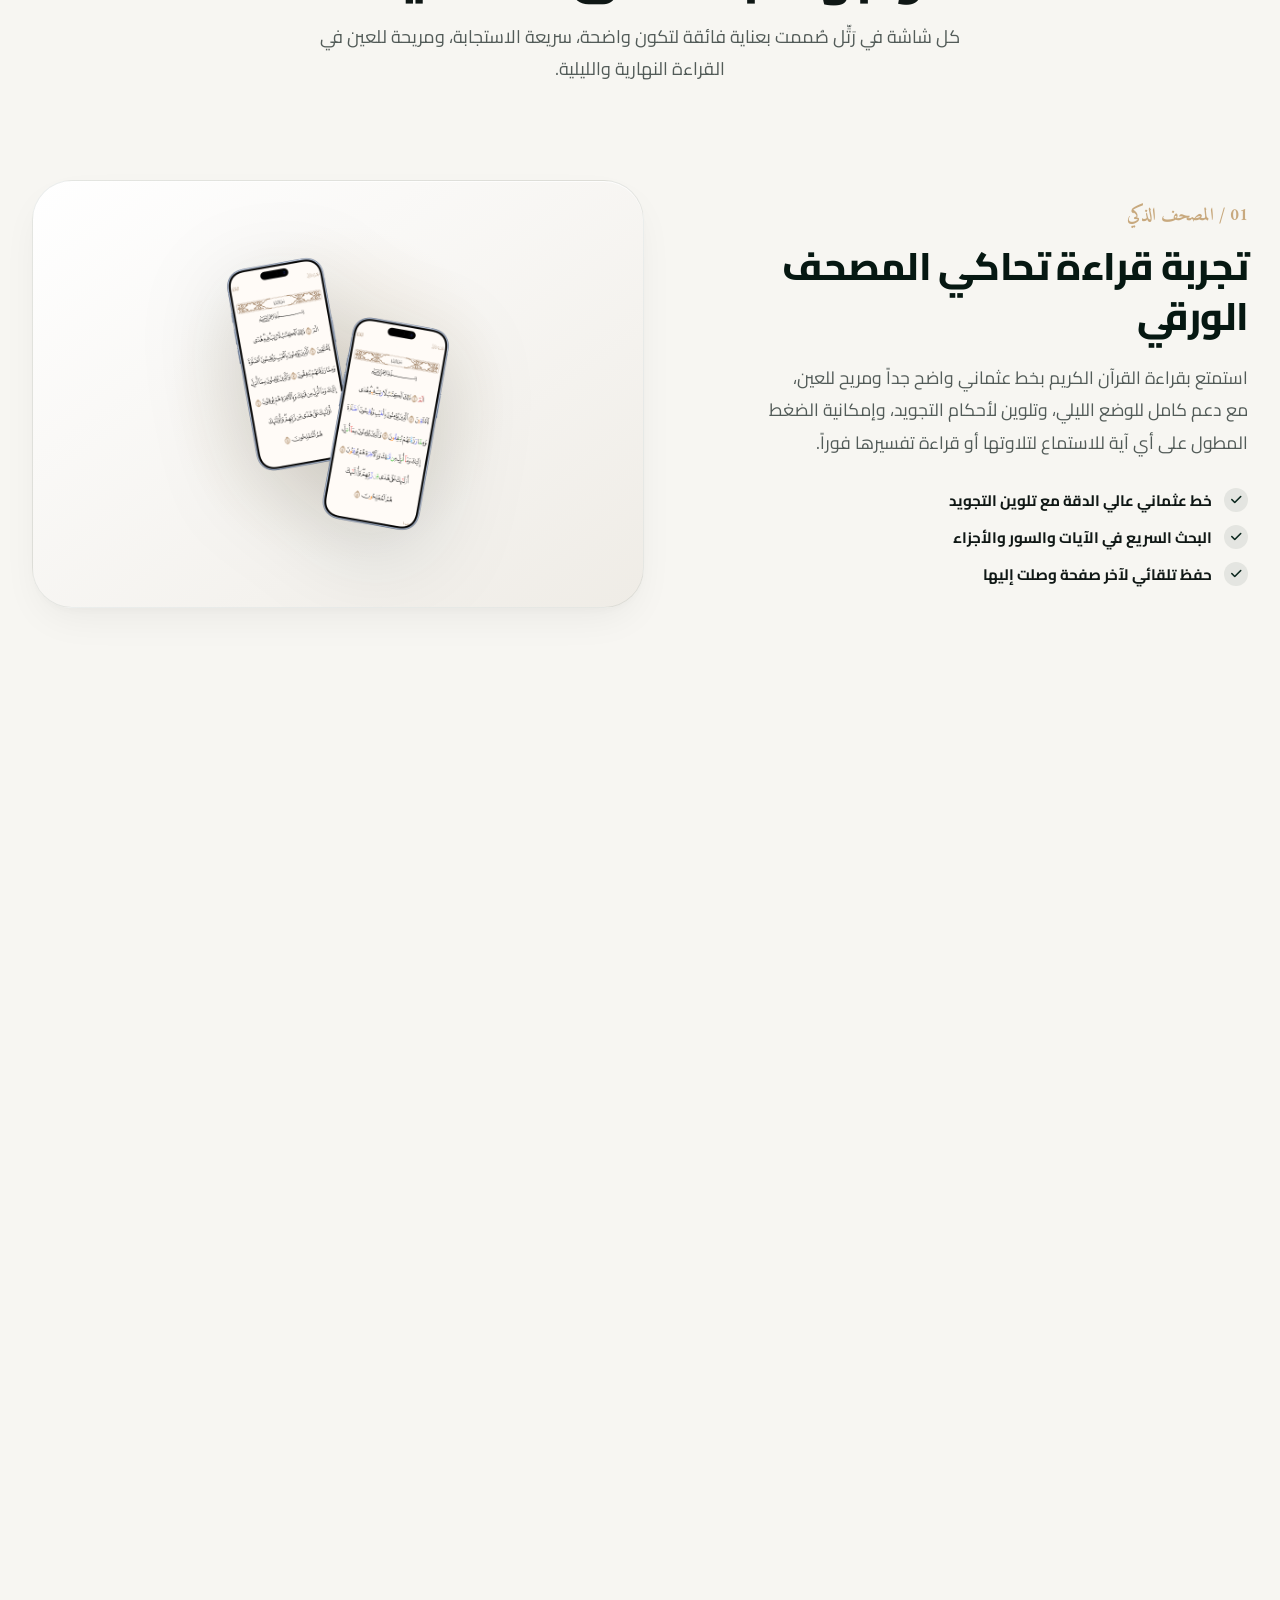
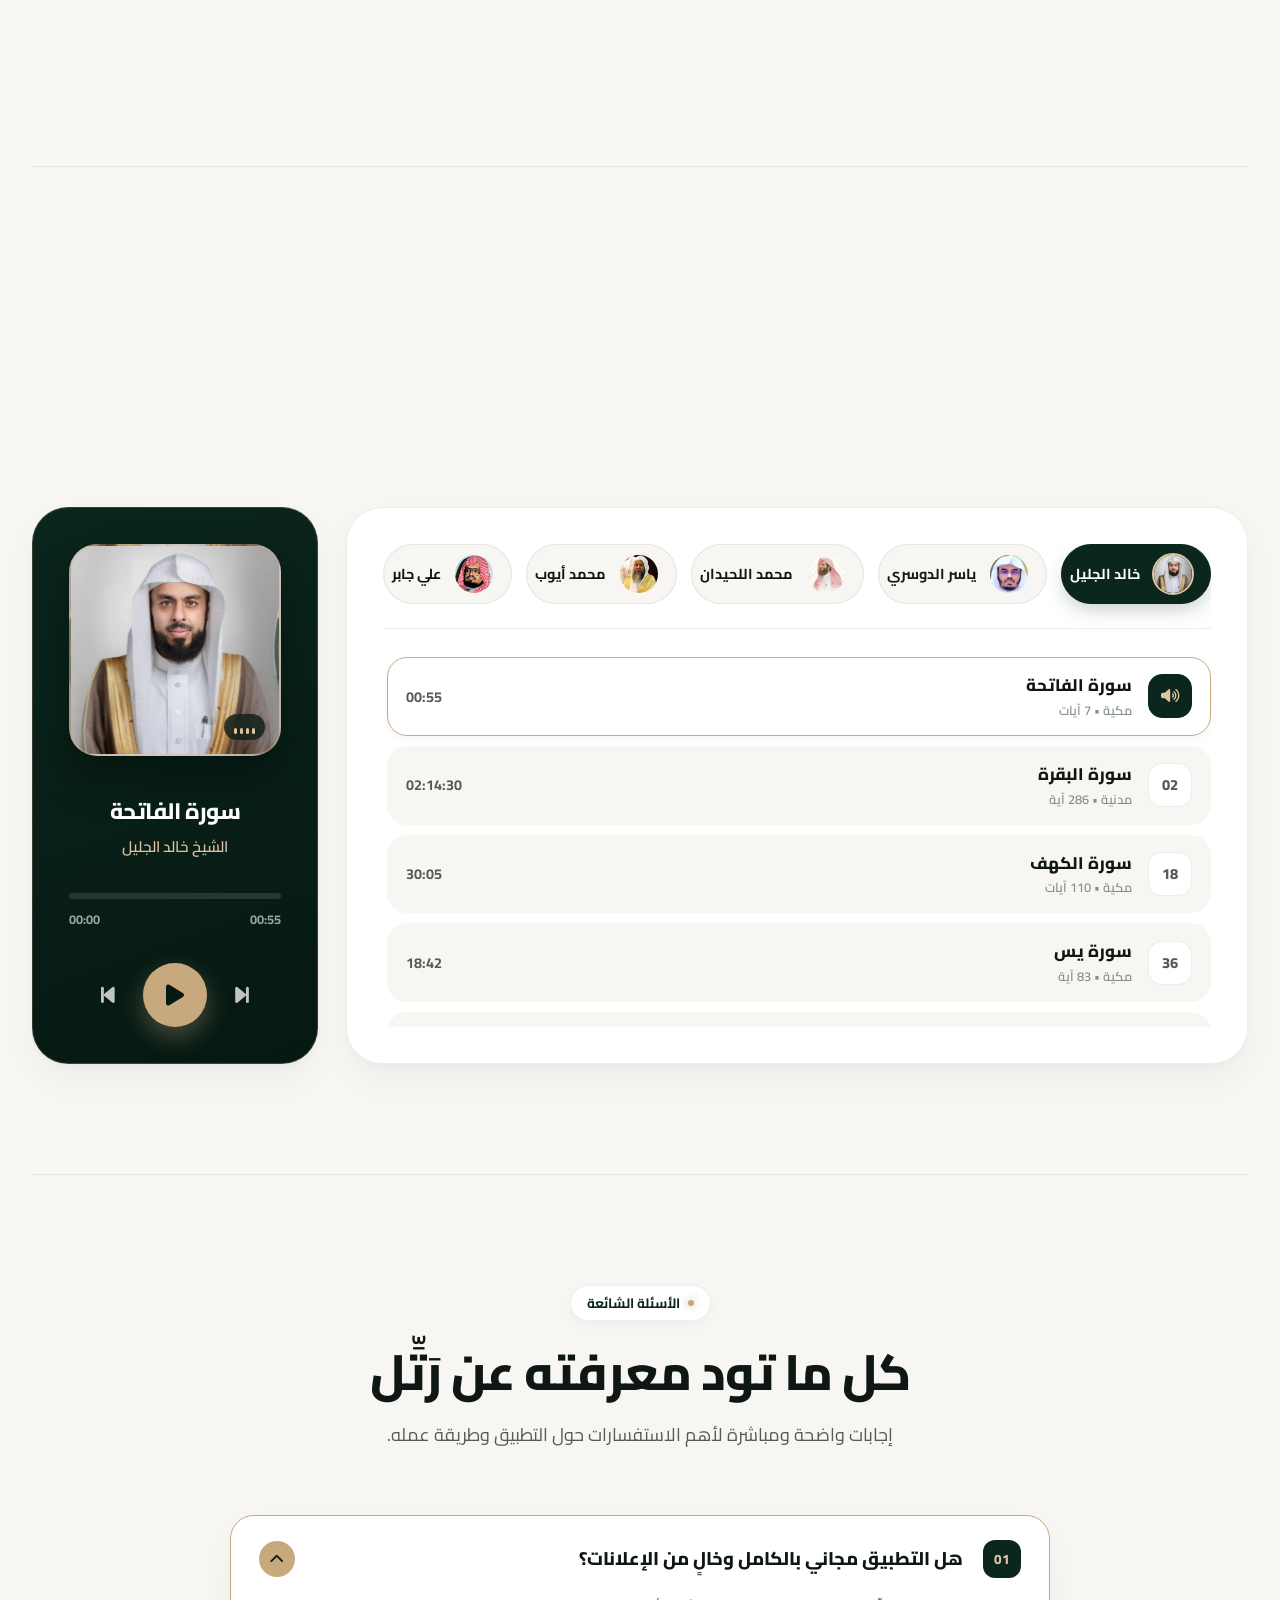
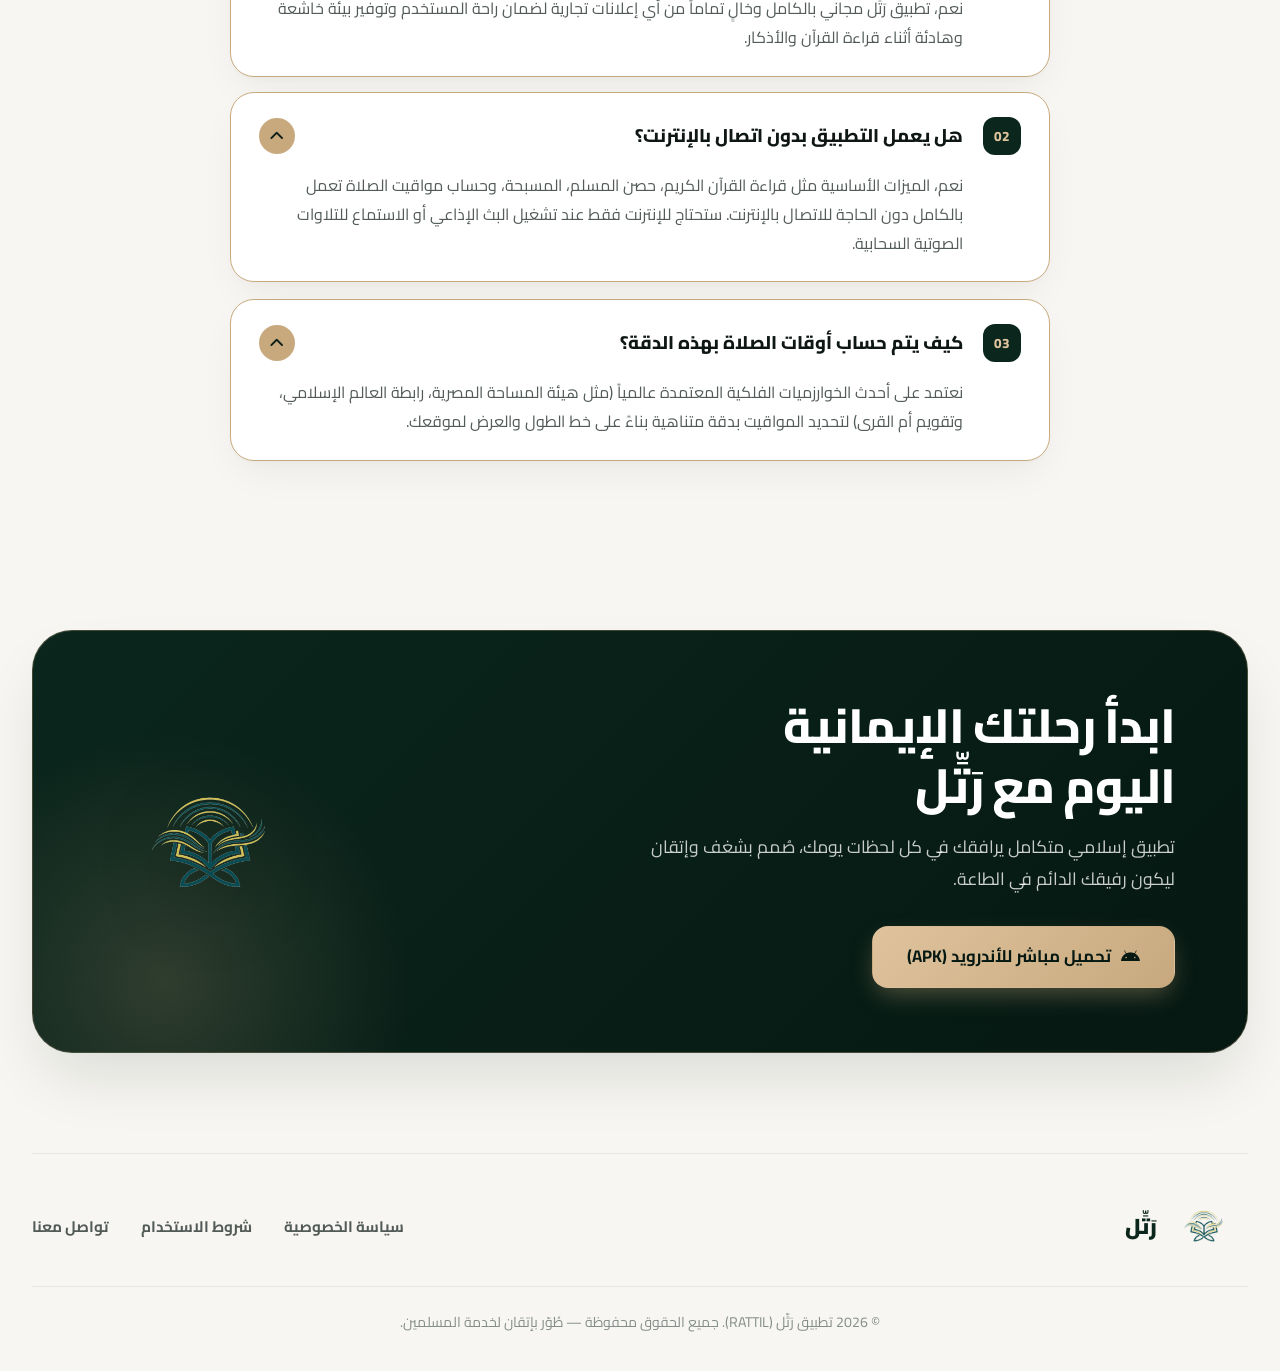
==== commit 55d17849: "Update index.html" ====
--- a/index.html
+++ b/index.html
@@ -4,10 +4,11 @@
 <head>
     <meta charset="UTF-8">
     <meta name="viewport" content="width=device-width, initial-scale=1.0">
-    <title>رَتِّل | RATTIL - التطبيق الإسلامي الشامل</title>
-    <!-- Cairo Font -->
-    <link href="https://fonts.googleapis.com/css2?family=Cairo:wght@400;500;600;700;800;900&display=swap"
-        rel="stylesheet">
+    <title>رَتِّل | RATTIL - رفيقك الإيماني اليومي</title>
+    <!-- Google Fonts: Cairo & Amiri for Editorial Spiritual Contrast -->
+    <link rel="preconnect" href="https://fonts.googleapis.com">
+    <link rel="preconnect" href="https://fonts.gstatic.com" crossorigin>
+    <link href="https://fonts.googleapis.com/css2?family=Amiri:ital,wght@0,700;1,700&family=Cairo:wght@400;500;600;700;800;900&display=swap" rel="stylesheet">
     <!-- FontAwesome -->
     <link rel="stylesheet" href="https://cdnjs.cloudflare.com/ajax/libs/font-awesome/6.4.0/css/all.min.css">
     <!-- Custom CSS -->
@@ -16,188 +17,235 @@
 </head>
 
 <body>
+    <!-- Floating Glassmorphic Pill Navbar -->
+    <div class="navbar-wrapper">
+        <nav class="navbar">
+            <a href="#" class="logo">
+                <img src="assets/images/rattil logo transparent.png" alt="Rattil Logo">
+                <span class="logo-brand">رَتِّل</span>
+            </a>
+            <div class="nav-links">
+                <a href="#prayers">مواقيت الصلاة</a>
+                <a href="#features">المميزات</a>
+                <a href="#showcase">جولة بالتطبيق</a>
+                <a href="#audio">المكتبة الصوتية</a>
+                <a href="#faq">الأسئلة الشائعة</a>
+            </div>
+            <div class="nav-actions">
+                <a href="#download" class="btn btn-primary">حمّل التطبيق</a>
+            </div>
+        </nav>
+    </div>
+
     <div class="container">
-        <!-- Navbar -->
-        <nav class="navbar">
-            <div class="logo">
-                <img src="assets/images/rattil logo transparent.png" alt="Rattil Logo" style="height: 56px; object-fit: contain;">
-            </div>
-            <div class="nav-links">
-                <a href="#prayers">أوقات الصلاة</a>
-                <a href="#features">المميزات</a>
-                <a href="#faq">الأسئلة الشائعة</a>
-            </div>
-            <div class="nav-actions">
-                <a href="#download" class="btn btn-black">حمل التطبيق</a>
-            </div>
-        </nav>
-
-        <!-- Hero Section (Luxique Style) -->
+        <!-- Hero Section -->
         <header class="luxique-hero">
+            <div class="hero-grid-bg"></div>
             <div class="luxique-glow glow-1"></div>
             <div class="luxique-glow glow-2"></div>
 
-            <div class="hero-content text-center reveal">
-                <div class="section-label mx-auto mb-4">الإصدار الأحدث 1.0.3</div>
-                <h1>استمتع بتجربة إسلامية<br>نقية وخالية من المشتتات!</h1>
-                <p class="hero-desc mx-auto">حمل رَتِّل للحصول على مواقيت دقيقة، مصحف ذكي، وتجربة خالية تماماً من
-                    الإعلانات المزعجة.</p>
-
-                <div class="hero-buttons justify-center">
-                    <a href="#download" class="btn btn-black btn-lg">
-                        <i class="fa-brands fa-apple"></i> App Store
+            <div class="hero-content reveal">
+                <div class="version-pill">
+                    <span class="version-badge">الإصدار 1.0.3</span>
+                    <span class="version-text">تجربة خالية تماماً من الإعلانات</span>
+                </div>
+                <h1>سكينةٌ في كل تفصيلة،<br>وعبادةٌ <span class="serif-accent">بلا مُشتتات.</span></h1>
+                <p class="hero-desc">صُمم تطبيق رَتِّل بعناية ليجمع لك المصحف الشريف، مواقيت الصلاة الدقيقة، والأذكار اليومية في واجهة عصرية هادئة تحترم خشوعك وخصوصيتك.</p>
+
+                <div class="hero-buttons">
+                    <a href="https://github.com/esm234/rattil-web/releases/download/v1.0.3/rattil.apk" class="btn btn-primary btn-lg" download>
+                        <i class="fa-brands fa-android"></i> تحميل مباشر (APK)
                     </a>
-                    <a href="https://github.com/esm234/rattil-web/releases/download/v1.0.3/rattil.apk"
-                        class="btn btn-black btn-lg" download>
-                        <i class="fa-brands fa-google-play"></i> Google Play
+                    <a href="#audio" class="btn btn-secondary btn-lg">
+                        <i class="fa-solid fa-headphones"></i> استمع للتلاوات
                     </a>
                 </div>
             </div>
 
-            <!-- Central Phone Visual with Floating Avatars -->
-            <div class="hero-visual-center reveal-scale delay-2">
+            <!-- Central Phone Visual with Contextual Floating Badges -->
+            <div class="hero-visual-center reveal-scale delay-1">
                 <div class="phone-wrapper">
-                    <img src="assets/images/hero-mockup.jpg" alt="Rattil App in Hand" class="main-phone-img">
-                </div>
-
-                <!-- Floating Elements (Overlapping the image) -->
-                <div class="float-avatar float-pos-1"><i class="fa-solid fa-mosque"></i></div>
-                <div class="float-avatar float-pos-2"><i class="fa-solid fa-book-quran"></i></div>
-                <div class="float-avatar float-pos-3"><i class="fa-solid fa-hands-praying"></i></div>
-                <div class="float-avatar float-pos-4"><i class="fa-solid fa-compass"></i></div>
+                    <img src="assets/images/hero-mockup.jpg" alt="Rattil App Interface" class="main-phone-img">
+                </div>
+
+                <!-- Floating Contextual Glass Cards -->
+                <div class="float-card float-pos-1">
+                    <div class="float-card-icon"><i class="fa-solid fa-mosque"></i></div>
+                    <div class="float-card-text">
+                        <strong>مواقيت دقيقة</strong>
+                        <span>حسب موقعك الجغرافي</span>
+                    </div>
+                </div>
+                <div class="float-card float-pos-2">
+                    <div class="float-card-icon"><i class="fa-solid fa-book-quran"></i></div>
+                    <div class="float-card-text">
+                        <strong>مصحف التجويد</strong>
+                        <span>تفسير وتلاوة فورية</span>
+                    </div>
+                </div>
+                <div class="float-card float-pos-3">
+                    <div class="float-card-icon"><i class="fa-solid fa-hands-praying"></i></div>
+                    <div class="float-card-text">
+                        <strong>حصن المسلم</strong>
+                        <span>تتبع وردك اليومي</span>
+                    </div>
+                </div>
+                <div class="float-card float-pos-4">
+                    <div class="float-card-icon"><i class="fa-solid fa-compass"></i></div>
+                    <div class="float-card-text">
+                        <strong>بوصلة القبلة</strong>
+                        <span>استجابة فورية ودقيقة</span>
+                    </div>
+                </div>
             </div>
         </header>
 
-
-        <!-- Prayers Section (Custom component integrated elegantly) -->
-        <section id="prayers" class="features-section">
-            <div class="text-center reveal">
-                <div class="section-label">أوقات الصلاة</div>
-                <h2 class="section-title">مواقيت دقيقة أينما كنت</h2>
-                <p class="section-subtitle">تنبيهات للأذان والإقامة مبنية على خوارزميات موقعك الجغرافي لضمان الدقة
-                    الكاملة.</p>
-            </div>
-
-            <div class="prayer-row reveal delay-2">
+        <!-- Prayers Section -->
+        <section id="prayers" class="prayers-section">
+            <div class="section-header reveal">
+                <div class="section-label">مواقيت الصلاة</div>
+                <h2 class="section-title">دقةٌ فلكية أينما حللت</h2>
+                <p class="section-subtitle">حسابات دقيقة لمواقيت الأذان والإقامة مبنية على إحداثيات موقعك الجغرافي مع تنبيهات ذكية قبل كل صلاة.</p>
+            </div>
+
+            <div class="prayer-row reveal delay-1">
                 <div class="prayer-card">
-                    <i class="fa-solid fa-moon"></i>
+                    <div class="p-icon-wrap"><i class="fa-solid fa-moon"></i></div>
                     <span class="p-name">الفجر</span>
-                    <span class="p-time">04:15</span>
-                </div>
+                    <span class="p-time">04:15 AM</span>
+                </div>
+                
                 <div class="prayer-card">
-                    <i class="fa-solid fa-sun"></i>
+                    <div class="p-icon-wrap"><i class="fa-solid fa-sun"></i></div>
                     <span class="p-name">الشروق</span>
-                    <span class="p-time">05:53</span>
+                    <span class="p-time">05:53 AM</span>
                 </div>
 
                 <div class="prayer-card active-card-light">
                     <div class="active-header">
-                        <span class="p-name">الظهر</span>
-                        <div class="active-tag">متبقي للأذان</div>
+                        <span class="p-name">صلاة الظهر</span>
+                        <div class="active-tag">الصلاة القادمة</div>
                     </div>
                     <div class="active-timer">
-                        <span class="countdown">00:27:41</span>
+                        <span class="countdown" id="live-countdown">00:27:41</span>
                     </div>
                     <div class="active-footer">
-                        <span>وقت الصلاة</span>
+                        <span>موعد الأذان</span>
                         <span class="p-time">12:54 PM</span>
                     </div>
                 </div>
 
                 <div class="prayer-card">
-                    <i class="fa-solid fa-cloud-sun"></i>
+                    <div class="p-icon-wrap"><i class="fa-solid fa-cloud-sun"></i></div>
                     <span class="p-name">العصر</span>
-                    <span class="p-time">04:30</span>
+                    <span class="p-time">04:30 PM</span>
                 </div>
 
                 <div class="prayer-card">
-                    <i class="fa-solid fa-cloud-moon"></i>
+                    <div class="p-icon-wrap"><i class="fa-solid fa-cloud-moon"></i></div>
                     <span class="p-name">المغرب</span>
-                    <span class="p-time">07:55</span>
+                    <span class="p-time">07:55 PM</span>
+                </div>
+            </div>
+        </section>
+
+        <!-- Bento Grid Features Section -->
+        <section id="features" class="features-section">
+            <div class="section-header reveal">
+                <div class="section-label">المميزات الشاملة</div>
+                <h2 class="section-title">صُمم ليُغنيك عن عشرات التطبيقات</h2>
+                <p class="section-subtitle">توازن مثالي بين ثراء الخصائص وبساطة التجربة، بدون أي إعلانات أو نوافذ منبثقة تقطع خشوعك.</p>
+            </div>
+
+            <div class="features-grid">
+                <!-- Wide Bento Card 1 -->
+                <div class="feature-card bento-wide reveal delay-1">
+                    <div class="feat-top">
+                        <div class="feat-icon"><img src="assets/images/quranlogo.png" alt="Quran" style="width:28px; height:28px; object-fit:contain;"></div>
+                        <span class="feat-badge">يعمل بدون إنترنت</span>
+                    </div>
+                    <div>
+                        <h3>المصحف الشريف بالتجويد الملون</h3>
+                        <p>قراءة مريحة للعين بالرسم العثماني الأصيل مع ترميز لوني لأحكام التجويد، وحفظ تلقائي لعلامات التوقف، مع إمكانية الاستماع لكل آية أو عرض تفسيرها بلمسة واحدة.</p>
+                    </div>
                 </div>
                 
-                <div class="prayer-card">
-                    <i class="fa-solid fa-star-and-crescent"></i>
-                    <span class="p-name">العشاء</span>
-                    <span class="p-time">09:25</span>
-                </div>
-            </div>
-        </section>
-
-        <!-- Features Section -->
-        <section id="features" class="features-section">
-            <div class="text-center reveal">
-                <div class="section-label">المميزات</div>
-                <h2 class="section-title">نوفر لك تطبيقاً آمناً،<br>سهل الاستخدام، وفعّال</h2>
-                <p class="section-subtitle">نجمع بين جمال التصميم وعمق الوظائف لتجربة إيمانية لا تُنسى.</p>
-            </div>
-
-            <div class="features-grid">
+                <!-- Highlighted Emerald Card -->
+                <div class="feature-card highlighted-card bento-wide reveal delay-2">
+                    <div class="feat-top">
+                        <div class="feat-icon"><img src="assets/images/notifications.png" alt="Notifications" style="width:28px; height:28px; object-fit:contain; filter: brightness(0) invert(1);"></div>
+                        <span class="feat-badge">دقة متناهية</span>
+                    </div>
+                    <div>
+                        <h3>مؤذن ذكي وتنبيهات مخصصة</h3>
+                        <p>اختر صوت المؤذن المفضل لديك، واضبط تنبيهات ما قبل الأذان والإقامة بدقة عالية تتكيف تلقائياً مع سفرك وتغير موقعك الجغرافي في أي مكان بالعالم.</p>
+                    </div>
+                </div>
+                
+                <!-- Standard Cards -->
                 <div class="feature-card reveal delay-1">
-                    <div class="feat-icon"><img src="assets/images/quranlogo.png" style="width:28px; height:28px; object-fit:contain;"></div>
-                    <h3>المصحف الشريف</h3>
-                    <p>قراءة مريحة للعين مع التجويد الملون وحفظ علامات التوقف للمتابعة السلسة.</p>
+                    <div class="feat-top">
+                        <div class="feat-icon"><img src="assets/images/reading.png" alt="Adhkar" style="width:28px; height:28px; object-fit:contain;"></div>
+                    </div>
+                    <div>
+                        <h3>حصن المسلم</h3>
+                        <p>أذكار الصباح والمساء والأدعية النبوية مقسمة ومفهرسة بتصميم يسهل القراءة والتتبع اليومي.</p>
+                    </div>
                 </div>
                 
-                <div class="feature-card highlighted-card reveal delay-2">
-                    <div class="feat-icon"><img src="assets/images/notifications.png" style="width:28px; height:28px; object-fit:contain; filter: brightness(0);"></div>
-                    <h3>تنبيهات دقيقة</h3>
-                    <p>تنبيهات مخصصة للأذان لجميع الصلوات بدقة متناهية أينما كنت في العالم.</p>
-                </div>
-                
+                <div class="feature-card reveal delay-2">
+                    <div class="feat-top">
+                        <div class="feat-icon"><img src="assets/images/sibha.png" alt="Sibha" style="width:28px; height:28px; object-fit:contain;"></div>
+                    </div>
+                    <div>
+                        <h3>مسبحة إلكترونية</h3>
+                        <p>عداد تسبيح ذكي يحفظ إحصائيات أذكارك اليومية مع استجابة اهتزازية خفيفة عند كل تسبيحة.</p>
+                    </div>
+                </div>
+
                 <div class="feature-card reveal delay-3">
-                    <div class="feat-icon"><img src="assets/images/reading.png" style="width:28px; height:28px; object-fit:contain;"></div>
-                    <h3>حصن المسلم</h3>
-                    <p>أذكار الصباح والمساء الشاملة بتصميم يسهل القراءة والتتبع اليومي.</p>
-                </div>
-                
+                    <div class="feat-top">
+                        <div class="feat-icon"><img src="assets/images/radio.png" alt="Radio" style="width:28px; height:28px; object-fit:contain;"></div>
+                    </div>
+                    <div>
+                        <h3>إذاعات القرآن</h3>
+                        <p>بث مباشر على مدار الساعة لأشهر إذاعات القرآن الكريم لكبار القراء مع دعم التشغيل بالخلفية.</p>
+                    </div>
+                </div>
+
                 <div class="feature-card reveal delay-4">
-                    <div class="feat-icon"><img src="assets/images/tv.png" style="width:28px; height:28px; object-fit:contain;"></div>
-                    <h3>البث المباشر</h3>
-                    <p>بث مباشر على مدار الساعة للحرم المكي والمسجد النبوي الشريف.</p>
-                </div>
-
-                <div class="feature-card reveal delay-1">
-                    <div class="feat-icon"><img src="assets/images/sibha.png" style="width:28px; height:28px; object-fit:contain;"></div>
-                    <h3>سبحة إلكترونية</h3>
-                    <p>مسبحة ذكية لحفظ وتتبع الأذكار اليومية مع خاصية الاهتزاز عند كل تسبيحة.</p>
-                </div>
-
-                <div class="feature-card reveal delay-2">
-                    <div class="feat-icon"><img src="assets/images/radio.png" style="width:28px; height:28px; object-fit:contain;"></div>
-                    <h3>راديو القرآن</h3>
-                    <p>استمع لإذاعات القرآن الكريم لكبار القراء على مدار الساعة بجودة عالية.</p>
-                </div>
-
-                <div class="feature-card reveal delay-3">
-                    <div class="feat-icon"><img src="assets/images/3d-calendar.png" style="width:28px; height:28px; object-fit:contain;"></div>
-                    <h3>تقويم هجري</h3>
-                    <p>تقويم هجري دقيق مع إمكانية التعديل اليدوي لمطابقة الرؤية في بلدك.</p>
-                </div>
-                
-                <div class="feature-card reveal delay-4">
-                    <div class="feat-icon"><img src="assets/images/3d-compass.png" style="width:28px; height:28px; object-fit:contain;"></div>
-                    <h3>بوصلة القبلة</h3>
-                    <p>بوصلة ذكية وسريعة الاستجابة لتحديد اتجاه القبلة بكل دقة وسهولة.</p>
+                    <div class="feat-top">
+                        <div class="feat-icon"><img src="assets/images/3d-compass.png" alt="Compass" style="width:28px; height:28px; object-fit:contain;"></div>
+                    </div>
+                    <div>
+                        <h3>بوصلة القبلة والتقويم</h3>
+                        <p>تحديد دقيق وسريع لاتجاه القبلة، مع تقويم هجري وميلادي متكامل يوضح المناسبات الإسلامية.</p>
+                    </div>
                 </div>
             </div>
         </section>
 
         <!-- App Showcase Section -->
         <section id="showcase" class="showcase-section">
-            <div class="text-center reveal">
+            <div class="section-header reveal">
                 <div class="section-label">جولة داخل التطبيق</div>
-                <h2 class="section-title">كل ما تحتاجه في شاشة واحدة</h2>
-                <p class="section-subtitle">تصميم عصري ومريح يجمع بين جمال المظهر وسهولة الاستخدام.</p>
+                <h2 class="section-title">واجهةٌ تبعث على الطمأنينة</h2>
+                <p class="section-subtitle">كل شاشة في رَتِّل صُممت بعناية فائقة لتكون واضحة، سريعة الاستجابة، ومريحة للعين في القراءة النهارية والليلية.</p>
             </div>
 
             <!-- Row 1: Quran -->
             <div class="showcase-row">
                 <div class="sc-content reveal-right">
-                    <h3>المصحف الشريف بتجربة قراءة لا مثيل لها</h3>
-                    <p>استمتع بقراءة القرآن الكريم بخط عثماني واضح جداً ومريح للعين. مع دعم كامل للوضع الليلي، وتلوين لأحكام التجويد، وإمكانية الضغط على أي آية للاستماع لتلاوتها أو قراءة تفسيرها فوراً.</p>
-                </div>
-                <div class="sc-visual reveal-3d-left">
+                    <span class="sc-step">01 / المصحف الذكي</span>
+                    <h3>تجربة قراءة تحاكي المصحف الورقي</h3>
+                    <p>استمتع بقراءة القرآن الكريم بخط عثماني واضح جداً ومريح للعين، مع دعم كامل للوضع الليلي، وتلوين لأحكام التجويد، وإمكانية الضغط المطول على أي آية للاستماع لتلاوتها أو قراءة تفسيرها فوراً.</p>
+                    <ul class="sc-highlights">
+                        <li><i class="fa-solid fa-check"></i> خط عثماني عالي الدقة مع تلوين التجويد</li>
+                        <li><i class="fa-solid fa-check"></i> البحث السريع في الآيات والسور والأجزاء</li>
+                        <li><i class="fa-solid fa-check"></i> حفظ تلقائي لآخر صفحة وصلت إليها</li>
+                    </ul>
+                </div>
+                <div class="sc-visual reveal-scale">
                     <img src="assets/images/quran-showcase.png" alt="Quran Screen" class="mockup-img">
                 </div>
             </div>
@@ -205,10 +253,16 @@
             <!-- Row 2: Adhkar (Reversed) -->
             <div class="showcase-row reversed">
                 <div class="sc-content reveal-left">
-                    <h3>حصن المسلم ووردك اليومي</h3>
-                    <p>واجهة مخصصة لقراءة أذكار الصباح والمساء بطريقة سلسة. مع عداد تسبيح ذكي يمكنك من متابعة وردك، وميزة الاهتزاز الخفيف عند كل تسبيحة لتجربة روحانية متكاملة.</p>
-                </div>
-                <div class="sc-visual reveal-3d-right">
+                    <span class="sc-step">02 / الأذكار والتسبيح</span>
+                    <h3>حصن المسلم ووردك اليومي في جيبك</h3>
+                    <p>واجهة مخصصة لقراءة أذكار الصباح والمساء بطريقة سلسة وتفاعلية. مع عداد تسبيح ذكي يتناقص تلقائياً عند اللمس، وميزة الاهتزاز الخفيف عند إتمام كل ذكر.</p>
+                    <ul class="sc-highlights">
+                        <li><i class="fa-solid fa-check"></i> عداد تفاعلي لكل ذكر مع تنبيه عند الانتهاء</li>
+                        <li><i class="fa-solid fa-check"></i> إمكانية تعديل حجم الخط لراحة العين</li>
+                        <li><i class="fa-solid fa-check"></i> تخريج الأحاديث وفضل كل ذكر</li>
+                    </ul>
+                </div>
+                <div class="sc-visual reveal-scale">
                     <img src="assets/images/adhkar-showcase.png" alt="Adhkar Screen" class="mockup-img">
                 </div>
             </div>
@@ -216,48 +270,56 @@
             <!-- Row 3: Radio -->
             <div class="showcase-row">
                 <div class="sc-content reveal-right">
+                    <span class="sc-step">03 / الصوتيات والراديو</span>
                     <h3>إذاعات القرآن الكريم على مدار الساعة</h3>
-                    <p>استمع لأعذب التلاوات من أشهر إذاعات القرآن الكريم حول العالم. المشغل يدعم العمل في الخلفية، مما يسمح لك بمواصلة الاستماع حتى أثناء استخدامك لتطبيقات أخرى.</p>
-                </div>
-                <div class="sc-visual reveal-3d-left">
+                    <p>استمع لأعذب التلاوات من أشهر إذاعات القرآن الكريم حول العالم بجودة صوت نقية. المشغل يدعم العمل في الخلفية بسلاسة حتى أثناء قفل الشاشة أو تصفح تطبيقات أخرى.</p>
+                    <ul class="sc-highlights">
+                        <li><i class="fa-solid fa-check"></i> بث مباشر بدون تقطيع على مدار 24 ساعة</li>
+                        <li><i class="fa-solid fa-check"></i> دعم كامل للتشغيل في الخلفية وشاشة القفل</li>
+                        <li><i class="fa-solid fa-check"></i> استهلاك منخفض جداً لبيانات الإنترنت</li>
+                    </ul>
+                </div>
+                <div class="sc-visual reveal-scale">
                     <img src="assets/images/radio-showcase.png" alt="Radio Screen" class="mockup-img">
                 </div>
             </div>
         </section>
 
-        <!-- Audio Library Section -->
-        <section id="audio" class="features-section">
-            <div class="text-center reveal">
-                <div class="section-label">المكتبة الصوتية</div>
+        <!-- Interactive Audio Library Section -->
+        <section id="audio" class="audio-section">
+            <div class="section-header reveal">
+                <div class="section-label">المكتبة الصوتية التفاعلية</div>
                 <h2 class="section-title">تلاوات خاشعة لراحة القلوب</h2>
-                <p class="section-subtitle">استمع لأشهر القراء في العالم الإسلامي بجودة عالية وبدون تقطيع.</p>
-
-            <div class="audio-container reveal delay-2">
+                <p class="section-subtitle">جرّب الاستماع مباشرة الآن لأشهر القراء في العالم الإسلامي بجودة عالية.</p>
+            </div>
+
+            <div class="audio-container reveal delay-1">
                 <div class="light-glass">
                     <div class="reader-tabs">
-                        <div class="tab active">
+                        <div class="tab active" data-server="https://server10.mp3quran.net/jleel/">
                             <img src="assets/images/خالد الجليل.jpg" alt="خالد الجليل">
                             <span>خالد الجليل</span>
                         </div>
-                        <div class="tab">
+                        <div class="tab" data-server="https://server11.mp3quran.net/yasser/">
                             <img src="assets/images/ياسر الدوسري.jpg" alt="ياسر الدوسري">
                             <span>ياسر الدوسري</span>
                         </div>
-                        <div class="tab">
+                        <div class="tab" data-server="https://server8.mp3quran.net/lhdan/">
                             <img src="assets/images/محمد اللحيدان.jpg" alt="محمد اللحيدان">
                             <span>محمد اللحيدان</span>
                         </div>
-                        <div class="tab">
+                        <div class="tab" data-server="https://server8.mp3quran.net/ayyub/">
                             <img src="assets/images/محمد أيوب.jpg" alt="محمد أيوب">
                             <span>محمد أيوب</span>
                         </div>
-                        <div class="tab">
+                        <div class="tab" data-server="https://server11.mp3quran.net/a_jbr/">
                             <img src="assets/images/علي جابر.jpg" alt="علي جابر">
                             <span>علي جابر</span>
                         </div>
                     </div>
+
                     <div class="surah-list">
-                        <div class="surah-item active">
+                        <div class="surah-item active" data-surah="001" data-name="سورة الفاتحة" data-duration="00:55">
                             <div class="s-info-box">
                                 <div class="s-num"><i class="fa-solid fa-volume-high"></i></div>
                                 <div class="s-texts">
@@ -267,7 +329,7 @@
                             </div>
                             <span class="s-time">00:55</span>
                         </div>
-                        <div class="surah-item">
+                        <div class="surah-item" data-surah="002" data-name="سورة البقرة" data-duration="02:14:30">
                             <div class="s-info-box">
                                 <div class="s-num">02</div>
                                 <div class="s-texts">
@@ -277,7 +339,7 @@
                             </div>
                             <span class="s-time">02:14:30</span>
                         </div>
-                        <div class="surah-item">
+                        <div class="surah-item" data-surah="018" data-name="سورة الكهف" data-duration="30:05">
                             <div class="s-info-box">
                                 <div class="s-num">18</div>
                                 <div class="s-texts">
@@ -287,7 +349,7 @@
                             </div>
                             <span class="s-time">30:05</span>
                         </div>
-                        <div class="surah-item">
+                        <div class="surah-item" data-surah="036" data-name="سورة يس" data-duration="18:42">
                             <div class="s-info-box">
                                 <div class="s-num">36</div>
                                 <div class="s-texts">
@@ -297,7 +359,7 @@
                             </div>
                             <span class="s-time">18:42</span>
                         </div>
-                        <div class="surah-item">
+                        <div class="surah-item" data-surah="055" data-name="سورة الرحمن" data-duration="14:15">
                             <div class="s-info-box">
                                 <div class="s-num">55</div>
                                 <div class="s-texts">
@@ -310,72 +372,75 @@
                     </div>
                 </div>
 
-                <div class="player-box light-glass">
-                    <div class="light-album" style="background: url('assets/images/خالد الجليل.jpg') center/cover; position: relative; border: none; box-shadow: 0 10px 30px rgba(0,0,0,0.1);">
-                        <div style="position: absolute; inset: 0; background: linear-gradient(to top, rgba(0,0,0,0.6), transparent); border-radius: 24px;"></div>
-                    </div>
-                    <div class="player-details text-center" style="margin-bottom:24px;">
-                        <h4>سورة الفاتحة</h4>
-                        <p style="color:var(--text-gray);">الشيخ خالد الجليل</p>
+                <!-- Studio Player Card -->
+                <div class="player-box light-glass" id="player-card">
+                    <div class="light-album" id="album-art" style="background: url('assets/images/خالد الجليل.jpg') center/cover;">
+                        <div class="soundwave">
+                            <span></span><span></span><span></span><span></span>
+                        </div>
+                    </div>
+                    <div class="player-details text-center">
+                        <h4 id="current-surah-title">سورة الفاتحة</h4>
+                        <p id="current-reciter-name">الشيخ خالد الجليل</p>
                     </div>
                     <div class="player-progress">
-                        <div class="progress-track">
-                            <div class="progress-fill"></div>
-                        </div>
-                        <div class="time-flex"><span>00:15</span><span>00:55</span></div>
+                        <div class="progress-track" id="progress-track">
+                            <div class="progress-fill" id="progress-fill"></div>
+                        </div>
+                        <div class="time-flex">
+                            <span id="current-time">00:00</span>
+                            <span id="total-duration">00:55</span>
+                        </div>
                     </div>
                     <div class="player-controls">
-                        <button><i class="fa-solid fa-backward-step"></i></button>
-                        <button class="play-btn"><i class="fa-solid fa-play"></i></button>
-                        <button><i class="fa-solid fa-forward-step"></i></button>
-                    </div>
+                        <button id="prev-btn" title="السابق"><i class="fa-solid fa-backward-step"></i></button>
+                        <button class="play-btn" id="play-pause-btn" title="تشغيل / إيقاف"><i class="fa-solid fa-play"></i></button>
+                        <button id="next-btn" title="التالي"><i class="fa-solid fa-forward-step"></i></button>
+                    </div>
+                    <audio id="quran-audio" preload="none"></audio>
                 </div>
             </div>
         </section>
 
         <!-- FAQ Section -->
         <section id="faq" class="faq-section">
-            <div class="text-center reveal">
+            <div class="section-header reveal">
                 <div class="section-label">الأسئلة الشائعة</div>
-                <h2 class="section-title">أكثر الأسئلة تكراراً</h2>
-                <p class="section-subtitle">جمعنا لك إجابات لأهم الأسئلة التي قد تخطر ببالك لتكون على دراية كاملة
-                    بمميزات التطبيق.</p>
+                <h2 class="section-title">كل ما تود معرفته عن رَتِّل</h2>
+                <p class="section-subtitle">إجابات واضحة ومباشرة لأهم الاستفسارات حول التطبيق وطريقة عمله.</p>
             </div>
 
             <div class="faq-list">
                 <div class="faq-item active reveal delay-1">
                     <div class="faq-header">
                         <span class="faq-num">01</span>
-                        <div class="faq-question">هل التطبيق مجاني بالكامل؟</div>
-                        <button class="faq-toggle"><i class="fa-solid fa-chevron-up"></i></button>
+                        <div class="faq-question">هل التطبيق مجاني بالكامل وخالٍ من الإعلانات؟</div>
+                        <button class="faq-toggle"><i class="fa-solid fa-chevron-down"></i></button>
                     </div>
                     <div class="faq-body">
-                        <p>نعم، تطبيق رَتِّل مجاني للاستخدام الأساسي وخالي تماماً من الإعلانات المزعجة لضمان راحة
-                            المستخدم وتوفير بيئة خاشعة بدون تشتيت.</p>
+                        <p>نعم، تطبيق رَتِّل مجاني بالكامل وخالٍ تماماً من أي إعلانات تجارية لضمان راحة المستخدم وتوفير بيئة خاشعة وهادئة أثناء قراءة القرآن والأذكار.</p>
                     </div>
                 </div>
 
                 <div class="faq-item reveal delay-2">
                     <div class="faq-header">
                         <span class="faq-num">02</span>
-                        <div class="faq-question">هل يعمل التطبيق بدون إنترنت؟</div>
+                        <div class="faq-question">هل يعمل التطبيق بدون اتصال بالإنترنت؟</div>
                         <button class="faq-toggle"><i class="fa-solid fa-chevron-down"></i></button>
                     </div>
                     <div class="faq-body">
-                        <p>نعم، الميزات الأساسية كالقرآن الكريم والأذكار تعمل دون إنترنت بعد التحميل الأول للبيانات.
-                            ولكن ستحتاج الإنترنت لتنزيل المقاطع الصوتية الجديدة.</p>
+                        <p>نعم، الميزات الأساسية مثل قراءة القرآن الكريم، حصن المسلم، المسبحة، وحساب مواقيت الصلاة تعمل بالكامل دون الحاجة للاتصال بالإنترنت. ستحتاج للإنترنت فقط عند تشغيل البث الإذاعي أو الاستماع للتلاوات الصوتية السحابية.</p>
                     </div>
                 </div>
 
                 <div class="faq-item reveal delay-3">
                     <div class="faq-header">
                         <span class="faq-num">03</span>
-                        <div class="faq-question">كيف يتم حساب أوقات الصلاة؟</div>
+                        <div class="faq-question">كيف يتم حساب أوقات الصلاة بهذه الدقة؟</div>
                         <button class="faq-toggle"><i class="fa-solid fa-chevron-down"></i></button>
                     </div>
                     <div class="faq-body">
-                        <p>نستخدم أحدث الخوارزميات العالمية المعتمدة لتحديد أوقات الصلاة بدقة فائقة بناءً على موقعك
-                            الجغرافي والتاريخ الهجري والميلادي.</p>
+                        <p>نعتمد على أحدث الخوارزميات الفلكية المعتمدة عالمياً (مثل هيئة المساحة المصرية، رابطة العالم الإسلامي، وتقويم أم القرى) لتحديد المواقيت بدقة متناهية بناءً على خط الطول والعرض لموقعك.</p>
                     </div>
                 </div>
             </div>
@@ -383,14 +448,16 @@
 
         <!-- Bottom CTA -->
         <section id="download" class="bottom-cta reveal-scale">
-            <div class="cta-inner reveal-scale">
+            <div class="cta-inner">
                 <div class="cta-content">
-                    <h2>ابدأ رحلة العبادة<br>الآن مع رَتِّل</h2>
-                    <p style="color: var(--text-gray); margin-bottom: 32px; font-weight: 600; font-size: 1.1rem;">تطبيق إسلامي متكامل يرافقك في كل لحظات يومك، مصمم بحب ليكون رفيقك الدائم.</p>
-                    <a href="https://github.com/esm234/rattil-web/releases/download/v1.0.3/rattil.apk" class="btn btn-black"><i class="fa-brands fa-android"></i> تحميل مباشر للأندرويد</a>
+                    <h2>ابدأ رحلتك الإيمانية<br>اليوم مع رَتِّل</h2>
+                    <p>تطبيق إسلامي متكامل يرافقك في كل لحظات يومك، صُمم بشغف وإتقان ليكون رفيقك الدائم في الطاعة.</p>
+                    <a href="https://github.com/esm234/rattil-web/releases/download/v1.0.3/rattil.apk" class="btn btn-gold btn-lg" download>
+                        <i class="fa-brands fa-android"></i> تحميل مباشر للأندرويد (APK)
+                    </a>
                 </div>
                 <div class="cta-visual">
-                    <img src="assets/images/rattil logo transparent.png" alt="Rattil App" style="width: 100%; max-width: 250px; height: auto;">
+                    <img src="assets/images/rattil logo transparent.png" alt="Rattil App">
                 </div>
             </div>
         </section>
@@ -398,9 +465,10 @@
         <!-- Footer -->
         <footer class="footer">
             <div class="footer-top">
-                <div class="logo">
-                    <img src="assets/images/rattil logo transparent.png" alt="Rattil Logo" style="height: 64px; object-fit: contain;">
-                </div>
+                <a href="#" class="logo">
+                    <img src="assets/images/rattil logo transparent.png" alt="Rattil Logo" style="height: 48px; object-fit: contain;">
+                    <span class="logo-brand">رَتِّل</span>
+                </a>
                 <div class="footer-links">
                     <a href="privacy.html">سياسة الخصوصية</a>
                     <a href="terms.html">شروط الاستخدام</a>
@@ -408,78 +476,168 @@
                 </div>
             </div>
             <div class="footer-bottom">
-                &copy; 2026 تطبيق رَتِّل. جميع الحقوق محفوظة. تم التطوير بشغف لخدمة المسلمين.
+                &copy; 2026 تطبيق رَتِّل (RATTIL). جميع الحقوق محفوظة — طُوّر بإتقان لخدمة المسلمين.
             </div>
         </footer>
     </div>
 
-    <!-- Scripts -->
+    <!-- Interactive Scripts -->
     <script>
+        // 1. Smooth FAQ Accordion
         document.querySelectorAll('.faq-header').forEach(header => {
             header.addEventListener('click', () => {
                 const item = header.parentElement;
-
-                // Close others
                 document.querySelectorAll('.faq-item').forEach(otherItem => {
-                    if (otherItem !== item && otherItem.classList.contains('active')) {
-                        otherItem.classList.remove('active');
-                        otherItem.querySelector('.faq-toggle i').classList.replace('fa-chevron-up', 'fa-chevron-down');
-                    }
+                    if (otherItem !== item) otherItem.classList.remove('active');
                 });
-
-                // Toggle current
                 item.classList.toggle('active');
-                const icon = header.querySelector('.faq-toggle i');
-                if (item.classList.contains('active')) {
-                    icon.classList.replace('fa-chevron-down', 'fa-chevron-up');
-                } else {
-                    icon.classList.replace('fa-chevron-up', 'fa-chevron-down');
-                }
             });
         });
 
-        // Reciter Switching Logic
-        const reciters = document.querySelectorAll('.reader-tabs .tab');
-        const albumArt = document.querySelector('.light-album');
-        const playerDetails = document.querySelector('.player-details');
-        const playerName = document.querySelector('.player-details p');
-        
-        reciters.forEach(tab => {
+        // 2. Live Prayer Countdown Timer
+        const countdownEl = document.getElementById('live-countdown');
+        let totalSeconds = (27 * 60) + 41; // Starting from 00:27:41
+        setInterval(() => {
+            if (totalSeconds <= 0) totalSeconds = 3600;
+            totalSeconds--;
+            const hrs = String(Math.floor(totalSeconds / 3600)).padStart(2, '0');
+            const mins = String(Math.floor((totalSeconds % 3600) / 60)).padStart(2, '0');
+            const secs = String(totalSeconds % 60).padStart(2, '0');
+            if (countdownEl) countdownEl.textContent = `${hrs}:${mins}:${secs}`;
+        }, 1000);
+
+        // 3. Functional Quran Audio Player
+        const audio = document.getElementById('quran-audio');
+        const playBtn = document.getElementById('play-pause-btn');
+        const playIcon = playBtn.querySelector('i');
+        const playerCard = document.getElementById('player-card');
+        const albumArt = document.getElementById('album-art');
+        const surahTitleEl = document.getElementById('current-surah-title');
+        const reciterNameEl = document.getElementById('current-reciter-name');
+        const progressFill = document.getElementById('progress-fill');
+        const progressTrack = document.getElementById('progress-track');
+        const currentTimeEl = document.getElementById('current-time');
+        const totalDurationEl = document.getElementById('total-duration');
+
+        const reciterTabs = document.querySelectorAll('.reader-tabs .tab');
+        const surahItems = document.querySelectorAll('.surah-item');
+
+        let currentServer = 'https://server10.mp3quran.net/jleel/';
+        let currentSurahCode = '001';
+
+        function formatTime(sec) {
+            if (isNaN(sec)) return "00:00";
+            const m = Math.floor(sec / 60);
+            const s = Math.floor(sec % 60);
+            return `${String(m).padStart(2, '0')}:${String(s).padStart(2, '0')}`;
+        }
+
+        function loadTrack(autoPlay = false) {
+            audio.src = `${currentServer}${currentSurahCode}.mp3`;
+            progressFill.style.width = '0%';
+            currentTimeEl.textContent = '00:00';
+            if (autoPlay) {
+                audio.play().then(() => {
+                    playIcon.classList.replace('fa-play', 'fa-pause');
+                    playerCard.classList.add('is-playing');
+                }).catch(() => {});
+            }
+        }
+
+        // Initialize first track URL
+        loadTrack(false);
+
+        playBtn.addEventListener('click', () => {
+            if (audio.paused) {
+                audio.play();
+                playIcon.classList.replace('fa-play', 'fa-pause');
+                playerCard.classList.add('is-playing');
+            } else {
+                audio.pause();
+                playIcon.classList.replace('fa-pause', 'fa-play');
+                playerCard.classList.remove('is-playing');
+            }
+        });
+
+        audio.addEventListener('timeupdate', () => {
+            if (audio.duration) {
+                const percent = (audio.currentTime / audio.duration) * 100;
+                progressFill.style.width = `${percent}%`;
+                currentTimeEl.textContent = formatTime(audio.currentTime);
+            }
+        });
+
+        audio.addEventListener('ended', () => {
+            playIcon.classList.replace('fa-pause', 'fa-play');
+            playerCard.classList.remove('is-playing');
+            progressFill.style.width = '0%';
+        });
+
+        progressTrack.addEventListener('click', (e) => {
+            if (!audio.duration) return;
+            const rect = progressTrack.getBoundingClientRect();
+            const clickX = e.clientX - rect.left;
+            audio.currentTime = (clickX / rect.width) * audio.duration;
+        });
+
+        // Switch Reciter
+        reciterTabs.forEach(tab => {
             tab.addEventListener('click', () => {
                 if (tab.classList.contains('active')) return;
-
-                reciters.forEach(t => t.classList.remove('active'));
+                reciterTabs.forEach(t => t.classList.remove('active'));
                 tab.classList.add('active');
-                
+
+                currentServer = tab.dataset.server;
                 const reciterName = tab.querySelector('span').innerText;
                 const reciterImg = tab.querySelector('img').src;
-                
-                // Animation - Fade Out
+
                 albumArt.style.opacity = '0';
                 albumArt.style.transform = 'scale(0.95)';
-                playerDetails.style.opacity = '0';
-                playerDetails.style.transform = 'translateY(10px)';
-                
                 setTimeout(() => {
-                    // Update content
                     albumArt.style.background = `url('${reciterImg}') center/cover`;
-                    playerName.innerText = `الشيخ ${reciterName}`;
-                    
-                    // Animation - Fade In
+                    reciterNameEl.innerText = `الشيخ ${reciterName}`;
                     albumArt.style.opacity = '1';
                     albumArt.style.transform = 'scale(1)';
-                    playerDetails.style.opacity = '1';
-                    playerDetails.style.transform = 'translateY(0)';
-                }, 300); // match css transition duration
+                }, 220);
+
+                loadTrack(!audio.paused);
             });
         });
 
-        // Intersection Observer for animations
-        const observerOptions = {
-            threshold: 0.2,
-            rootMargin: "0px 0px -200px 0px"
-        };
-
+        // Switch Surah
+        surahItems.forEach((item, index) => {
+            item.addEventListener('click', () => {
+                surahItems.forEach(s => {
+                    s.classList.remove('active');
+                    const numBox = s.querySelector('.s-num');
+                    numBox.innerHTML = s.dataset.surah.slice(1);
+                });
+
+                item.classList.add('active');
+                item.querySelector('.s-num').innerHTML = '<i class="fa-solid fa-volume-high"></i>';
+
+                currentSurahCode = item.dataset.surah;
+                surahTitleEl.innerText = item.dataset.name;
+                totalDurationEl.innerText = item.dataset.duration;
+
+                loadTrack(true);
+            });
+        });
+
+        // Next / Prev Buttons
+        document.getElementById('next-btn').addEventListener('click', () => {
+            const activeIndex = [...surahItems].findIndex(el => el.classList.contains('active'));
+            const nextIndex = (activeIndex + 1) % surahItems.length;
+            surahItems[nextIndex].click();
+        });
+
+        document.getElementById('prev-btn').addEventListener('click', () => {
+            const activeIndex = [...surahItems].findIndex(el => el.classList.contains('active'));
+            const prevIndex = (activeIndex - 1 + surahItems.length) % surahItems.length;
+            surahItems[prevIndex].click();
+        });
+
+        // 4. Intersection Observer for Scroll Reveals
         const observer = new IntersectionObserver((entries) => {
             entries.forEach(entry => {
                 if (entry.isIntersecting) {
@@ -487,15 +645,11 @@
                     observer.unobserve(entry.target);
                 }
             });
-        }, observerOptions);
-
-        function reveal() {
-            var reveals = document.querySelectorAll(".reveal, .reveal-scale, .reveal-left, .reveal-right, .reveal-3d-left, .reveal-3d-right");
-            for (var i = 0; i < reveals.length; i++) {
-                observer.observe(reveals[i]);
-            }
-        }
-        reveal();
+        }, { threshold: 0.12, rootMargin: "0px 0px -60px 0px" });
+
+        document.querySelectorAll(".reveal, .reveal-scale, .reveal-left, .reveal-right").forEach(el => {
+            observer.observe(el);
+        });
     </script>
 </body>
 
--- a/assets/css/style.css
+++ b/assets/css/style.css
@@ -1,548 +1,1478 @@
+/* ==========================================================================
+   RATTIL - High-Craft Editorial & Luxury Spiritual Design System
+   ========================================================================== */
+
 :root {
-    --bg-main: #F4F5F0;
-    --accent-lime: #D4FF32;
-    --accent-lime-hover: #bde625;
-    --text-dark: #111111;
-    --text-gray: #555555;
-    --card-bg: #FFFFFF;
-    --border-color: #E2E4DC;
+    /* Color Palette - Warm Alabaster, Deep Emerald & Muted Gold */
+    --bg-main: #F7F6F2;
+    --bg-surface: #FFFFFF;
+    --bg-subtle: #EFECE6;
     
-    --font-main: 'Cairo', sans-serif;
-}
-
+    --emerald-950: #061812;
+    --emerald-900: #0A261D;
+    --emerald-800: #11382B;
+    
+    --gold-500: #C8A97E;
+    --gold-400: #DFC39D;
+    --gold-glow: rgba(200, 169, 126, 0.22);
+    
+    --text-primary: #0F1715;
+    --text-secondary: #525B58;
+    --text-muted: #848E8A;
+    
+    --border-hairline: rgba(10, 38, 29, 0.08);
+    --border-focus: rgba(200, 169, 126, 0.45);
+    
+    /* Shadows & Elevations */
+    --shadow-sm: 0 4px 12px rgba(6, 24, 18, 0.03);
+    --shadow-md: 0 16px 40px -8px rgba(6, 24, 18, 0.06), 0 4px 12px -2px rgba(6, 24, 18, 0.03);
+    --shadow-lg: 0 32px 64px -12px rgba(6, 24, 18, 0.12);
+    --shadow-inner: inset 0 1px 0 0 rgba(255, 255, 255, 0.8);
+    
+    /* Typography */
+    --font-sans: 'Cairo', -apple-system, BlinkMacSystemFont, sans-serif;
+    --font-serif: 'Amiri', serif;
+    
+    /* Transitions */
+    --ease-out-expo: cubic-bezier(0.16, 1, 0.3, 1);
+    --ease-spring: cubic-bezier(0.34, 1.56, 0.64, 1);
+}
+
+/* ------------------- Reset & Base ------------------- */
 * {
     margin: 0;
     padding: 0;
     box-sizing: border-box;
-    font-family: var(--font-main);
+    font-family: var(--font-sans);
+    -webkit-font-smoothing: antialiased;
+    -moz-osx-font-smoothing: grayscale;
+}
+
+html {
+    scroll-behavior: smooth;
+    overflow-x: hidden;
+    width: 100%;
+}
+
+body {
+    background-color: var(--bg-main);
+    color: var(--text-primary);
+    line-height: 1.65;
+    overflow-x: hidden;
+    width: 100%;
+    position: relative;
+}
+
+/* Subtle Film Grain Texture to eliminate flat digital look */
+body::before {
+    content: "";
+    position: fixed;
+    inset: 0;
+    width: 100%;
+    height: 100%;
+    background-image: url("data:image/svg+xml,%3Csvg viewBox='0 0 200 200' xmlns='http://www.w3.org/2000/svg'%3E%3Cfilter id='noiseFilter'%3E%3CfeTurbulence type='fractalNoise' baseFrequency='0.8' numOctaves='3' stitchTiles='stitch'/%3E%3C/filter%3E%3Crect width='100%25' height='100%25' filter='url(%23noiseFilter)' opacity='0.025'/%3E%3C/svg%3E");
+    pointer-events: none;
+    z-index: 9999;
 }
 
 a {
     text-decoration: none;
+    color: inherit;
     outline: none;
 }
 
-body {
-    background-color: var(--bg-main);
-    color: var(--text-dark);
-    line-height: 1.6;
-    overflow-x: hidden;
-    width: 100%;
-}
-
-html {
-    overflow-x: hidden;
-    width: 100%;
-}
-
 .container {
-    max-width: 1300px;
+    max-width: 1280px;
     margin: 0 auto;
-    padding: 0 40px;
-}
-
-h1, h2, h3, h4 { font-weight: 800; color: var(--text-dark); }
-
-/* ------------------- Showcase Section (Screenshots) ------------------- */
-.showcase-section { padding: 100px 0; border-top: 1px solid var(--border-color); }
-.showcase-row { display: flex; align-items: center; justify-content: space-between; gap: 80px; margin-top: 100px; }
-.showcase-row.reversed { flex-direction: row-reverse; }
-.sc-content { flex: 1; max-width: 450px; }
-.sc-content h3 { font-size: 2.5rem; margin-bottom: 24px; color: var(--text-dark); line-height: 1.3;}
-.sc-content p { font-size: 1.15rem; color: var(--text-gray); line-height: 1.8; }
-.sc-visual { flex: 1.5; display: flex; justify-content: center; position: relative; perspective: 1000px;}
-.sc-visual::before { content: ''; position: absolute; width: 300px; height: 300px; background: var(--accent-lime); border-radius: 50%; filter: blur(100px); opacity: 0.15; z-index: -1; }
-@keyframes floatPhone {
-    0%, 100% { transform: translateY(0); }
-    50% { transform: translateY(-15px); }
-}
-
-.sc-visual .mockup-img { max-width: 150%; width: 130%; margin-inline-start: -15%; transition: transform 0.4s ease, filter 0.4s ease; animation: floatPhone 6s ease-in-out infinite;}
-.showcase-row:nth-child(even) .sc-visual .mockup-img { animation-delay: -3s; }
-.showcase-row:nth-child(odd) .sc-visual .mockup-img { animation-delay: -1s; }
-.sc-visual:hover .mockup-img { animation-play-state: paused; transform: translateY(-15px) scale(1.02); filter: drop-shadow(0 30px 50px rgba(0,0,0,0.15)); }
-
-/* ------------------- Scroll Animations ------------------- */
-.reveal { opacity: 0; transform: translateY(40px); transition: all 0.8s ease; }
-.reveal.active { opacity: 1; transform: translateY(0); }
-
-.reveal-left { opacity: 0; transform: translateX(-80px); transition: all 1.4s cubic-bezier(0.25, 1, 0.5, 1); }
-.reveal-right { opacity: 0; transform: translateX(80px); transition: all 1.4s cubic-bezier(0.25, 1, 0.5, 1); }
-.reveal-scale { opacity: 0; transform: scale(0.8); transition: all 1.4s cubic-bezier(0.25, 1, 0.5, 1); }
-
-.reveal-3d-left { opacity: 0; transform: perspective(1000px) rotateY(-30deg) translateX(-100px) scale(0.8); transition: all 1.6s cubic-bezier(0.25, 1, 0.5, 1); }
-.reveal-3d-right { opacity: 0; transform: perspective(1000px) rotateY(30deg) translateX(100px) scale(0.8); transition: all 1.6s cubic-bezier(0.25, 1, 0.5, 1); }
-
-.reveal-left.active, .reveal-right.active, .reveal-scale.active, .reveal-3d-left.active, .reveal-3d-right.active { opacity: 1; transform: perspective(1000px) rotateY(0) translateX(0) scale(1); }
-
-@media (max-width: 768px) {
-    .showcase-row, .showcase-row.reversed { flex-direction: column; text-align: center; gap: 40px; margin-top: 60px; }
-    .sc-visual .mockup-img { 
-        width: 100%; 
-        max-width: 100%; 
-        margin-inline-start: 0;
-        transform: scale(1) !important; 
-        margin-top: 20px; 
-    }
+    padding: 0 32px;
+}
+
+/* ------------------- Typography & Utilities ------------------- */
+h1, h2, h3, h4 {
+    font-weight: 800;
+    color: var(--text-primary);
+    letter-spacing: -0.02em;
+}
+
+.serif-accent {
+    font-family: var(--font-serif);
+    font-weight: 700;
+    color: var(--emerald-800);
+    position: relative;
+    display: inline-block;
 }
 
 .text-center { text-align: center; }
 .mx-auto { margin-left: auto; margin-right: auto; }
-.mt-4 { margin-top: 24px; }
 .justify-center { justify-content: center !important; }
 
+.section-header {
+    max-width: 680px;
+    margin: 0 auto 64px;
+    text-align: center;
+}
+
 .section-label {
-    display: inline-block;
+    display: inline-flex;
+    align-items: center;
+    gap: 8px;
     padding: 6px 16px;
-    border: 1px solid var(--text-dark);
-    border-radius: 20px;
+    background: var(--bg-surface);
+    border: 1px solid var(--border-hairline);
+    border-radius: 100px;
     font-size: 0.85rem;
     font-weight: 700;
-    margin-bottom: 24px;
-    letter-spacing: 0.05em;
-}
-
+    color: var(--emerald-900);
+    margin-bottom: 20px;
+    box-shadow: var(--shadow-sm);
+}
+
+.section-label::before {
+    content: "";
+    width: 6px;
+    height: 6px;
+    border-radius: 50%;
+    background: var(--gold-500);
+    box-shadow: 0 0 8px var(--gold-500);
+}
+
+.section-title {
+    font-size: clamp(2.1rem, 4vw, 3.1rem);
+    line-height: 1.25;
+    margin-bottom: 16px;
+}
+
+.section-subtitle {
+    font-size: 1.125rem;
+    color: var(--text-secondary);
+    line-height: 1.75;
+}
+
+/* ------------------- Buttons ------------------- */
 .btn {
     display: inline-flex;
     align-items: center;
     justify-content: center;
+    gap: 10px;
+    padding: 13px 26px;
+    border-radius: 14px;
+    font-weight: 700;
+    font-size: 0.98rem;
+    transition: all 0.35s var(--ease-out-expo);
+    cursor: pointer;
+    border: 1px solid transparent;
+    position: relative;
+    overflow: hidden;
+}
+
+.btn-lg {
+    padding: 16px 34px;
+    font-size: 1.05rem;
+    border-radius: 16px;
+}
+
+.btn-primary {
+    background: var(--emerald-900);
+    color: #FFFFFF;
+    box-shadow: 0 10px 25px -5px rgba(10, 38, 29, 0.3), inset 0 1px 0 rgba(255, 255, 255, 0.15);
+}
+
+.btn-primary:hover {
+    background: var(--emerald-800);
+    transform: translateY(-2px);
+    box-shadow: 0 18px 35px -5px rgba(10, 38, 29, 0.4), inset 0 1px 0 rgba(255, 255, 255, 0.25);
+}
+
+.btn-secondary {
+    background: var(--bg-surface);
+    color: var(--text-primary);
+    border-color: var(--border-hairline);
+    box-shadow: var(--shadow-sm);
+}
+
+.btn-secondary:hover {
+    border-color: var(--gold-500);
+    transform: translateY(-2px);
+    box-shadow: var(--shadow-md);
+}
+
+.btn-gold {
+    background: linear-gradient(135deg, var(--gold-400) 0%, var(--gold-500) 100%);
+    color: var(--emerald-950);
+    box-shadow: 0 10px 25px -5px rgba(200, 169, 126, 0.4);
+}
+
+.btn-gold:hover {
+    transform: translateY(-2px);
+    filter: brightness(1.05);
+    box-shadow: 0 15px 30px -5px rgba(200, 169, 126, 0.55);
+}
+
+/* ------------------- Floating Glass Navbar ------------------- */
+.navbar-wrapper {
+    position: fixed;
+    top: 20px;
+    left: 0;
+    right: 0;
+    z-index: 1000;
+    display: flex;
+    justify-content: center;
+    padding: 0 20px;
+    pointer-events: none;
+}
+
+.navbar {
+    pointer-events: auto;
+    width: 100%;
+    max-width: 1080px;
+    background: rgba(255, 255, 255, 0.78);
+    backdrop-filter: blur(20px) saturate(180%);
+    -webkit-backdrop-filter: blur(20px) saturate(180%);
+    border: 1px solid rgba(255, 255, 255, 0.9);
+    box-shadow: 0 10px 30px -10px rgba(6, 24, 18, 0.08), 0 0 0 1px rgba(10, 38, 29, 0.05);
+    border-radius: 100px;
+    padding: 10px 20px 10px 12px;
+    display: flex;
+    justify-content: space-between;
+    align-items: center;
+    transition: all 0.4s var(--ease-out-expo);
+}
+
+.logo {
+    display: flex;
+    align-items: center;
+    gap: 12px;
+    padding-right: 8px;
+}
+
+.logo img {
+    height: 42px;
+    width: auto;
+    object-fit: contain;
+}
+
+.logo-brand {
+    font-weight: 900;
+    font-size: 1.35rem;
+    color: var(--emerald-900);
+    letter-spacing: -0.03em;
+}
+
+.nav-links {
+    display: flex;
+    align-items: center;
     gap: 8px;
-    padding: 12px 24px;
-    border-radius: 12px;
+}
+
+.nav-links a {
+    color: var(--text-secondary);
     font-weight: 700;
-    font-size: 1rem;
-    text-decoration: none;
-    transition: all 0.2s ease;
-    cursor: pointer;
-    border: none;
-}
-.btn-lg { padding: 16px 32px; font-size: 1.1rem; }
-
-.btn-black { background-color: var(--text-dark); color: white; }
-.btn-black:hover { background-color: #333; }
-
-.btn-lime { background-color: var(--accent-lime); color: var(--text-dark); }
-.btn-lime:hover { background-color: var(--accent-lime-hover); }
-
-.btn-lime-sm { background-color: var(--accent-lime); color: var(--text-dark); padding: 8px 16px; border-radius: 8px; font-size: 0.9rem; display: inline-flex; width: fit-content;}
-.btn-black-sm { background-color: var(--text-dark); color: white; padding: 8px 16px; border-radius: 8px; font-size: 0.9rem; display: inline-flex; width: fit-content;}
-
-.navbar {
-    display: flex;
-    justify-content: space-between;
-    align-items: center;
-    padding: 30px 0;
-}
-
-.logo {
-    display: flex;
-    align-items: center;
-    gap: 12px;
-}
-.logo-icon {
-    width: 36px;
-    height: 36px;
-    background-color: var(--text-dark);
-    color: var(--accent-lime);
-    border-radius: 8px;
-    display: flex;
-    align-items: center;
-    justify-content: center;
-    font-weight: 900;
-    font-size: 1.2rem;
-}
-.logo-text { font-size: 1.4rem; font-weight: 800; }
-
-.nav-links { display: flex; gap: 40px; }
-.nav-links a {
-    text-decoration: none;
-    color: var(--text-dark);
-    font-weight: 600;
-    font-size: 1rem;
-    transition: opacity 0.2s;
-}
-.nav-links a:hover { opacity: 0.7; }
-
-/* Luxique Hero Section */
+    font-size: 0.92rem;
+    padding: 8px 16px;
+    border-radius: 100px;
+    transition: all 0.25s ease;
+}
+
+.nav-links a:hover {
+    color: var(--emerald-900);
+    background: rgba(10, 38, 29, 0.04);
+}
+
+.nav-actions .btn {
+    border-radius: 100px;
+    padding: 10px 22px;
+    font-size: 0.9rem;
+}
+
+/* ------------------- Architectural Hero Section ------------------- */
 .luxique-hero {
     position: relative;
-    padding: 60px 0 0; 
+    padding: 165px 0 80px;
     display: flex;
     flex-direction: column;
     align-items: center;
     overflow: hidden;
 }
+
+/* Subtle Architectural Grid Background */
+.hero-grid-bg {
+    position: absolute;
+    inset: 0;
+    background-size: 56px 56px;
+    background-image: 
+        linear-gradient(to right, rgba(10, 38, 29, 0.035) 1px, transparent 1px),
+        linear-gradient(to bottom, rgba(10, 38, 29, 0.035) 1px, transparent 1px);
+    mask-image: radial-gradient(ellipse 70% 60% at 50% 35%, #000 30%, transparent 100%);
+    -webkit-mask-image: radial-gradient(ellipse 70% 60% at 50% 35%, #000 30%, transparent 100%);
+    z-index: -1;
+}
+
 .luxique-glow {
     position: absolute;
     border-radius: 50%;
-    filter: blur(80px);
-    z-index: -1;
-    opacity: 0.3;
-}
-.glow-1 { width: 500px; height: 500px; background: #e0e7ff; top: 0; left: 10%; }
-.glow-2 { width: 600px; height: 600px; background: #fef08a; bottom: 20%; right: 5%; }
+    filter: blur(110px);
+    z-index: -2;
+    pointer-events: none;
+}
+
+.glow-1 {
+    width: 600px;
+    height: 600px;
+    background: radial-gradient(circle, rgba(200, 169, 126, 0.28) 0%, transparent 70%);
+    top: -100px;
+    right: 10%;
+}
+
+.glow-2 {
+    width: 550px;
+    height: 550px;
+    background: radial-gradient(circle, rgba(17, 56, 43, 0.12) 0%, transparent 70%);
+    bottom: 10%;
+    left: 10%;
+}
 
 .hero-content {
-    max-width: 800px;
+    max-width: 820px;
     margin: 0 auto;
     position: relative;
     z-index: 2;
-    padding: 0 !important;
     text-align: center;
 }
-.hero-content h1 { font-size: 3.5rem; line-height: 1.3; margin-bottom: 24px; }
-.hero-desc { font-size: 1.2rem; color: var(--text-gray); margin: 0 auto 40px; max-width: 600px; }
-.hero-buttons { display: flex; gap: 16px; margin-bottom: 60px; justify-content: center; }
-
+
+.version-pill {
+    display: inline-flex;
+    align-items: center;
+    gap: 10px;
+    padding: 6px 16px 6px 8px;
+    background: rgba(255, 255, 255, 0.85);
+    border: 1px solid var(--border-hairline);
+    border-radius: 100px;
+    margin-bottom: 28px;
+    box-shadow: var(--shadow-sm);
+}
+
+.version-badge {
+    background: var(--emerald-900);
+    color: var(--gold-400);
+    font-size: 0.75rem;
+    font-weight: 800;
+    padding: 3px 10px;
+    border-radius: 100px;
+}
+
+.version-text {
+    font-size: 0.85rem;
+    font-weight: 700;
+    color: var(--text-secondary);
+}
+
+.hero-content h1 {
+    font-size: clamp(2.6rem, 5.5vw, 4.4rem);
+    line-height: 1.18;
+    margin-bottom: 24px;
+    color: var(--emerald-950);
+}
+
+.hero-desc {
+    font-size: clamp(1.05rem, 1.8vw, 1.25rem);
+    color: var(--text-secondary);
+    margin: 0 auto 40px;
+    max-width: 620px;
+    line-height: 1.8;
+}
+
+.hero-buttons {
+    display: flex;
+    gap: 14px;
+    margin-bottom: 64px;
+    justify-content: center;
+    flex-wrap: wrap;
+}
+
+/* Central Phone Visual & Glassmorphic Badges */
 .hero-visual-center {
     position: relative;
     width: 100%;
+    max-width: 1000px;
     display: flex;
     justify-content: center;
-    align-items: flex-end;
-}
+    align-items: center;
+    margin-top: 10px;
+}
+
+/* Subtle Gold Aura Behind Phone */
+.hero-visual-center::before {
+    content: "";
+    position: absolute;
+    width: 520px;
+    height: 520px;
+    border-radius: 50%;
+    background: radial-gradient(circle, rgba(200, 169, 126, 0.25) 0%, rgba(10, 38, 29, 0.03) 60%, transparent 75%);
+    border: 1px solid rgba(200, 169, 126, 0.2);
+    z-index: 0;
+}
+
 .phone-wrapper {
     position: relative;
-    width: 800px;
-    height: auto;
+    width: 100%;
+    max-width: 760px;
     z-index: 2;
-    transform: translateY(20px);
-}
+}
+
 .main-phone-img {
     width: 100%;
     height: auto;
     object-fit: contain;
-    border-radius: 0;
-    -webkit-mask-image: radial-gradient(ellipse at center, rgba(0,0,0,1) 40%, rgba(0,0,0,0) 75%);
-    mask-image: radial-gradient(ellipse at center, rgba(0,0,0,1) 40%, rgba(0,0,0,0) 75%);
-}
-
-.float-avatar {
+    display: block;
+    -webkit-mask-image: radial-gradient(ellipse 80% 85% at 50% 45%, rgba(0,0,0,1) 55%, rgba(0,0,0,0) 95%);
+    mask-image: radial-gradient(ellipse 80% 85% at 50% 45%, rgba(0,0,0,1) 55%, rgba(0,0,0,0) 95%);
+    filter: drop-shadow(0 30px 60px rgba(6, 24, 18, 0.14));
+}
+
+/* Floating Context Pills instead of generic circles */
+.float-card {
     position: absolute;
-    width: 60px;
-    height: 60px;
-    background: var(--card-bg);
+    background: rgba(255, 255, 255, 0.88);
+    backdrop-filter: blur(16px);
+    -webkit-backdrop-filter: blur(16px);
+    border: 1px solid rgba(255, 255, 255, 0.95);
+    padding: 12px 18px;
+    border-radius: 20px;
+    display: flex;
+    align-items: center;
+    gap: 12px;
+    box-shadow: 0 20px 40px -10px rgba(6, 24, 18, 0.1), 0 0 0 1px rgba(10, 38, 29, 0.05);
+    z-index: 3;
+    animation: floating 5s ease-in-out infinite;
+}
+
+.float-card-icon {
+    width: 40px;
+    height: 40px;
+    border-radius: 12px;
+    background: var(--emerald-900);
+    color: var(--gold-400);
+    display: flex;
+    align-items: center;
+    justify-content: center;
+    font-size: 1.1rem;
+    flex-shrink: 0;
+}
+
+.float-card-text {
+    display: flex;
+    flex-direction: column;
+    text-align: right;
+}
+
+.float-card-text strong {
+    font-size: 0.88rem;
+    color: var(--text-primary);
+    line-height: 1.2;
+}
+
+.float-card-text span {
+    font-size: 0.75rem;
+    color: var(--text-muted);
+    font-weight: 600;
+}
+
+.float-pos-1 { top: 12%; right: 4%; animation-delay: 0s; }
+.float-pos-2 { top: 22%; left: 4%; animation-delay: 1.2s; }
+.float-pos-3 { bottom: 20%; right: 8%; animation-delay: 2.4s; }
+.float-pos-4 { bottom: 14%; left: 8%; animation-delay: 3.6s; }
+
+@keyframes floating {
+    0%, 100% { transform: translateY(0px); }
+    50% { transform: translateY(-10px); }
+}
+
+/* ------------------- Prayer Times Widget Section ------------------- */
+.prayers-section {
+    padding: 100px 0;
+    position: relative;
+}
+
+.prayer-row {
+    display: grid;
+    grid-template-columns: repeat(6, 1fr);
+    gap: 16px;
+    align-items: stretch;
+}
+
+.prayer-card {
+    background: var(--bg-surface);
+    border-radius: 26px;
+    padding: 28px 20px;
+    display: flex;
+    flex-direction: column;
+    align-items: center;
+    justify-content: space-between;
+    gap: 16px;
+    border: 1px solid var(--border-hairline);
+    box-shadow: var(--shadow-sm);
+    transition: all 0.35s var(--ease-out-expo);
+    position: relative;
+    overflow: hidden;
+}
+
+.prayer-card:hover {
+    transform: translateY(-6px);
+    box-shadow: var(--shadow-md);
+    border-color: var(--border-focus);
+}
+
+.prayer-card .p-icon-wrap {
+    width: 48px;
+    height: 48px;
+    border-radius: 16px;
+    background: var(--bg-main);
+    display: flex;
+    align-items: center;
+    justify-content: center;
+    color: var(--emerald-800);
+    font-size: 1.3rem;
+    transition: all 0.3s ease;
+}
+
+.prayer-card:hover .p-icon-wrap {
+    background: var(--emerald-900);
+    color: var(--gold-400);
+}
+
+.prayer-card .p-name {
+    font-weight: 800;
+    color: var(--text-primary);
+    font-size: 1.15rem;
+}
+
+.prayer-card .p-time {
+    font-size: 1.05rem;
+    font-weight: 700;
+    color: var(--text-secondary);
+    background: var(--bg-main);
+    padding: 4px 14px;
+    border-radius: 100px;
+    direction: ltr;
+}
+
+/* Active Prayer Card (Spanning 2 columns on desktop) */
+.active-card-light {
+    grid-column: span 2;
+    background: linear-gradient(145deg, var(--emerald-900) 0%, var(--emerald-950) 100%);
+    color: #FFFFFF;
+    border: 1px solid rgba(200, 169, 126, 0.3);
+    align-items: stretch;
+    justify-content: space-between;
+    padding: 32px;
+    box-shadow: 0 24px 48px -12px rgba(6, 24, 18, 0.28);
+}
+
+.active-card-light::before {
+    content: "";
+    position: absolute;
+    width: 240px;
+    height: 240px;
+    background: radial-gradient(circle, rgba(200, 169, 126, 0.22) 0%, transparent 70%);
+    top: -60px;
+    left: -60px;
+    pointer-events: none;
+}
+
+.active-header {
+    display: flex;
+    justify-content: space-between;
+    align-items: center;
+    width: 100%;
+}
+
+.active-header .p-name {
+    color: #FFFFFF;
+    font-size: 1.5rem;
+}
+
+.active-tag {
+    background: rgba(200, 169, 126, 0.18);
+    border: 1px solid rgba(200, 169, 126, 0.4);
+    color: var(--gold-400);
+    padding: 5px 14px;
+    border-radius: 100px;
+    font-size: 0.8rem;
+    font-weight: 800;
+    display: inline-flex;
+    align-items: center;
+    gap: 6px;
+}
+
+.active-tag::before {
+    content: "";
+    width: 6px;
+    height: 6px;
     border-radius: 50%;
-    display: flex;
-    justify-content: center;
-    align-items: center;
-    box-shadow: 0 10px 30px rgba(0,0,0,0.08);
-    font-size: 1.5rem;
-    color: var(--text-dark);
-    z-index: 3;
-    animation: floating 4s ease-in-out infinite;
-}
-.float-pos-1 { top: 100px; left: 15%; animation-delay: 0s; }
-.float-pos-2 { top: 50px; right: 15%; animation-delay: 1s; }
-.float-pos-3 { bottom: 100px; left: 25%; animation-delay: 2s; }
-.float-pos-4 { bottom: 150px; right: 25%; animation-delay: 3s; }
-
-@keyframes floating {
-    0% { transform: translateY(0px); }
-    50% { transform: translateY(-15px); }
-    100% { transform: translateY(0px); }
-}
-
-.mission-section { padding: 100px 0; }
-.mission-section .section-title { font-size: 3rem; margin-bottom: 24px; }
-.mission-section .section-subtitle { font-size: 1.2rem; color: var(--text-gray); max-width: 600px; margin: 0 auto 80px; }
-
-.mission-grid {
-    display: grid;
-    grid-template-columns: 1fr 1fr;
-    gap: 80px;
-    align-items: center;
-}
-
-.dark-card {
-    background-color: var(--text-dark);
-    border-radius: 40px;
-    width: 100%;
-    max-width: 360px;
-    aspect-ratio: 3 / 4;
-    position: relative;
-    overflow: hidden;
-    display: flex;
-    justify-content: center;
-    align-items: center;
-    margin: 0 auto;
-}
-.mockup-img-partial {
-    position: absolute;
-    width: 100%;
-    height: 100%;
-    object-fit: cover;
-    object-position: center;
+    background: var(--gold-400);
+    animation: pulseDot 1.5s infinite;
+}
+
+@keyframes pulseDot {
+    0%, 100% { opacity: 1; transform: scale(1); }
+    50% { opacity: 0.4; transform: scale(1.4); }
+}
+
+.active-timer {
+    text-align: center;
+    margin: 20px 0;
+}
+
+.active-timer .countdown {
+    font-size: 2.75rem;
+    color: var(--gold-400);
+    font-weight: 900;
+    letter-spacing: 0.04em;
+    line-height: 1;
     display: block;
-    pointer-events: none;
-    transform: scale(1.1); /* Zoom in slightly to make the phone larger inside the card */
-}
-
-.mission-content h2 { font-size: 2.5rem; margin-bottom: 24px; line-height: 1.4; }
-.mission-content p { font-size: 1.1rem; color: var(--text-gray); line-height: 1.8; }
-
-.features-section { padding: 100px 0; }
-.features-section .section-title { font-size: 3rem; margin-bottom: 20px; line-height: 1.4;}
-.features-section .section-subtitle { font-size: 1.1rem; color: var(--text-gray); margin-bottom: 60px; }
+    direction: ltr;
+    font-variant-numeric: tabular-nums;
+}
+
+.active-footer {
+    display: flex;
+    justify-content: space-between;
+    align-items: center;
+    border-top: 1px solid rgba(255, 255, 255, 0.1);
+    padding-top: 16px;
+}
+
+.active-footer span {
+    font-weight: 600;
+    font-size: 0.9rem;
+    color: rgba(255, 255, 255, 0.65);
+}
+
+.active-footer .p-time {
+    background: rgba(255, 255, 255, 0.1);
+    color: #FFFFFF;
+    font-size: 1.05rem;
+}
+
+/* ------------------- Bento Grid Features Section ------------------- */
+.features-section {
+    padding: 110px 0;
+}
 
 .features-grid {
     display: grid;
-    grid-template-columns: repeat(4, 1fr);
-    gap: 24px;
+    grid-template-columns: repeat(12, 1fr);
+    gap: 20px;
 }
 
 .feature-card {
-    background: var(--card-bg);
+    grid-column: span 3;
+    background: var(--bg-surface);
+    border-radius: 28px;
+    padding: 32px;
+    display: flex;
+    flex-direction: column;
+    justify-content: space-between;
+    border: 1px solid var(--border-hairline);
+    box-shadow: var(--shadow-sm);
+    transition: all 0.4s var(--ease-out-expo);
+    position: relative;
+    overflow: hidden;
+}
+
+/* Bento Spanning Variations for Visual Rhythm */
+.feature-card.bento-wide {
+    grid-column: span 6;
+    background: linear-gradient(135deg, #FFFFFF 0%, #F9F7F3 100%);
+}
+
+.feature-card:hover {
+    transform: translateY(-5px);
+    box-shadow: var(--shadow-md);
+    border-color: var(--border-focus);
+}
+
+.highlighted-card {
+    background: var(--emerald-900);
+    color: #FFFFFF;
+    border-color: var(--emerald-800);
+}
+
+.highlighted-card::after {
+    content: "";
+    position: absolute;
+    width: 220px;
+    height: 220px;
+    background: radial-gradient(circle, rgba(200, 169, 126, 0.2) 0%, transparent 70%);
+    bottom: -80px;
+    left: -80px;
+    pointer-events: none;
+}
+
+.feat-top {
+    display: flex;
+    justify-content: space-between;
+    align-items: flex-start;
+    margin-bottom: 28px;
+}
+
+.feat-icon {
+    width: 56px;
+    height: 56px;
+    border-radius: 18px;
+    background: var(--bg-main);
+    border: 1px solid var(--border-hairline);
+    display: flex;
+    align-items: center;
+    justify-content: center;
+    transition: transform 0.35s var(--ease-spring);
+}
+
+.feature-card:hover .feat-icon {
+    transform: scale(1.08) rotate(-4deg);
+}
+
+.highlighted-card .feat-icon {
+    background: rgba(255, 255, 255, 0.1);
+    border-color: rgba(255, 255, 255, 0.15);
+}
+
+.feat-badge {
+    font-size: 0.75rem;
+    font-weight: 800;
+    padding: 4px 12px;
+    border-radius: 100px;
+    background: var(--bg-subtle);
+    color: var(--emerald-900);
+}
+
+.highlighted-card .feat-badge {
+    background: var(--gold-500);
+    color: var(--emerald-950);
+}
+
+.feature-card h3 {
+    font-size: 1.35rem;
+    margin-bottom: 10px;
+}
+
+.highlighted-card h3 {
+    color: #FFFFFF;
+}
+
+.feature-card p {
+    color: var(--text-secondary);
+    font-size: 0.98rem;
+    line-height: 1.7;
+}
+
+.highlighted-card p {
+    color: rgba(255, 255, 255, 0.78);
+}
+
+/* ------------------- App Showcase Section (Editorial Pedestals) ------------------- */
+.showcase-section {
+    padding: 110px 0;
+    border-top: 1px solid var(--border-hairline);
+}
+
+.showcase-row {
+    display: grid;
+    grid-template-columns: 1fr 1.15fr;
+    align-items: center;
+    gap: 72px;
+    margin-top: 96px;
+}
+
+.showcase-row.reversed {
+    grid-template-columns: 1.15fr 1fr;
+}
+
+.showcase-row.reversed .sc-content {
+    order: 2;
+}
+
+.showcase-row.reversed .sc-visual {
+    order: 1;
+}
+
+.sc-content {
+    max-width: 480px;
+}
+
+.sc-step {
+    font-family: var(--font-serif);
+    font-size: 1.1rem;
+    color: var(--gold-500);
+    font-weight: 700;
+    margin-bottom: 12px;
+    display: block;
+}
+
+.sc-content h3 {
+    font-size: clamp(1.85rem, 3vw, 2.4rem);
+    margin-bottom: 20px;
+    color: var(--emerald-950);
+    line-height: 1.3;
+}
+
+.sc-content p {
+    font-size: 1.1rem;
+    color: var(--text-secondary);
+    line-height: 1.85;
+    margin-bottom: 28px;
+}
+
+.sc-highlights {
+    list-style: none;
+    display: flex;
+    flex-direction: column;
+    gap: 12px;
+}
+
+.sc-highlights li {
+    display: flex;
+    align-items: center;
+    gap: 12px;
+    font-weight: 700;
+    font-size: 0.95rem;
+    color: var(--text-primary);
+}
+
+.sc-highlights li i {
+    width: 24px;
+    height: 24px;
+    border-radius: 50%;
+    background: rgba(10, 38, 29, 0.08);
+    color: var(--emerald-900);
+    display: flex;
+    align-items: center;
+    justify-content: center;
+    font-size: 0.75rem;
+}
+
+/* Visual Stage Pedestal */
+.sc-visual {
+    position: relative;
+    background: linear-gradient(145deg, #FFFFFF 0%, var(--bg-subtle) 100%);
+    border: 1px solid var(--border-hairline);
+    border-radius: 40px;
+    padding: 48px 32px;
+    display: flex;
+    justify-content: center;
+    align-items: center;
+    box-shadow: var(--shadow-md), var(--shadow-inner);
+    overflow: hidden;
+}
+
+.sc-visual::before {
+    content: "";
+    position: absolute;
+    width: 340px;
+    height: 340px;
+    background: radial-gradient(circle, var(--gold-glow) 0%, transparent 70%);
+    border-radius: 50%;
+    z-index: 0;
+}
+
+.sc-visual .mockup-img {
+    position: relative;
+    z-index: 1;
+    width: 100%;
+    max-width: 440px;
+    height: auto;
+    transition: transform 0.6s var(--ease-out-expo), filter 0.6s ease;
+    filter: drop-shadow(0 25px 45px rgba(6, 24, 18, 0.14));
+}
+
+.sc-visual:hover .mockup-img {
+    transform: translateY(-10px) scale(1.03);
+    filter: drop-shadow(0 35px 60px rgba(6, 24, 18, 0.2));
+}
+
+/* ------------------- Audio Studio Player Section ------------------- */
+.audio-section {
+    padding: 110px 0;
+    border-top: 1px solid var(--border-hairline);
+}
+
+.audio-container {
+    display: grid;
+    grid-template-columns: 1.65fr 1fr;
+    gap: 28px;
+    align-items: stretch;
+}
+
+.light-glass {
+    background: var(--bg-surface);
+    border-radius: 36px;
+    padding: 36px;
+    border: 1px solid var(--border-hairline);
+    box-shadow: var(--shadow-md);
+}
+
+.reader-tabs {
+    display: flex;
+    gap: 14px;
+    margin-bottom: 28px;
+    border-bottom: 1px solid var(--border-hairline);
+    padding-bottom: 24px;
+    overflow-x: auto;
+    scrollbar-width: none;
+}
+
+.reader-tabs::-webkit-scrollbar { display: none; }
+
+.tab {
+    display: flex;
+    align-items: center;
+    gap: 12px;
+    cursor: pointer;
+    padding: 8px 16px 8px 8px;
+    border-radius: 100px;
+    border: 1px solid var(--border-hairline);
+    background: var(--bg-main);
+    transition: all 0.3s var(--ease-out-expo);
+    flex-shrink: 0;
+}
+
+.tab:hover {
+    border-color: var(--gold-500);
+    background: var(--bg-surface);
+}
+
+.tab.active {
+    background: var(--emerald-900);
+    border-color: var(--emerald-900);
+    box-shadow: 0 8px 20px -4px rgba(10, 38, 29, 0.25);
+}
+
+.tab img {
+    width: 42px;
+    height: 42px;
+    border-radius: 50%;
+    object-fit: cover;
+    border: 2px solid transparent;
+}
+
+.tab.active img {
+    border-color: var(--gold-400);
+}
+
+.tab span {
+    font-weight: 700;
+    color: var(--text-primary);
+    font-size: 0.9rem;
+    white-space: nowrap;
+}
+
+.tab.active span {
+    color: #FFFFFF;
+}
+
+.surah-list {
+    display: flex;
+    flex-direction: column;
+    gap: 10px;
+    max-height: 370px;
+    overflow-y: auto;
+    padding-left: 4px;
+}
+
+.surah-list::-webkit-scrollbar {
+    width: 5px;
+}
+
+.surah-list::-webkit-scrollbar-thumb {
+    background: var(--border-hairline);
+    border-radius: 10px;
+}
+
+.surah-item {
+    display: flex;
+    align-items: center;
+    justify-content: space-between;
+    padding: 14px 18px;
+    border-radius: 20px;
+    cursor: pointer;
+    border: 1px solid transparent;
+    background: var(--bg-main);
+    transition: all 0.25s ease;
+}
+
+.surah-item:hover {
+    background: var(--bg-surface);
+    border-color: var(--border-hairline);
+    transform: translateX(-4px);
+}
+
+.surah-item.active {
+    background: var(--bg-surface);
+    border-color: var(--gold-500);
+    box-shadow: var(--shadow-sm);
+}
+
+.s-info-box {
+    display: flex;
+    align-items: center;
+    gap: 16px;
+}
+
+.s-num {
+    width: 44px;
+    height: 44px;
+    border-radius: 14px;
+    background: var(--bg-surface);
+    border: 1px solid var(--border-hairline);
+    display: flex;
+    align-items: center;
+    justify-content: center;
+    color: var(--text-secondary);
+    font-size: 0.92rem;
+    font-weight: 800;
+    transition: all 0.25s ease;
+}
+
+.surah-item.active .s-num {
+    background: var(--emerald-900);
+    color: var(--gold-400);
+    border-color: var(--emerald-900);
+}
+
+.s-texts {
+    display: flex;
+    flex-direction: column;
+}
+
+.s-name {
+    font-size: 1.05rem;
+    font-weight: 800;
+    color: var(--text-primary);
+}
+
+.s-type {
+    font-size: 0.8rem;
+    color: var(--text-muted);
+    font-weight: 600;
+}
+
+.s-time {
+    font-size: 0.9rem;
+    color: var(--text-secondary);
+    font-weight: 700;
+    direction: ltr;
+    font-variant-numeric: tabular-nums;
+}
+
+/* Dark Studio Player Card */
+.player-box {
+    background: linear-gradient(160deg, var(--emerald-900) 0%, var(--emerald-950) 100%);
+    color: #FFFFFF;
+    display: flex;
+    flex-direction: column;
+    justify-content: space-between;
+    align-items: center;
+    position: relative;
+    overflow: hidden;
+    border-color: rgba(200, 169, 126, 0.25);
+}
+
+.light-album {
+    width: 100%;
+    max-width: 240px;
+    aspect-ratio: 1;
+    border-radius: 28px;
+    position: relative;
+    overflow: hidden;
+    margin-bottom: 24px;
+    box-shadow: 0 20px 40px rgba(0, 0, 0, 0.35);
+    border: 2px solid rgba(200, 169, 126, 0.35);
+    transition: all 0.4s var(--ease-out-expo);
+}
+
+/* Animated Soundwave Indicator inside Album */
+.soundwave {
+    position: absolute;
+    bottom: 14px;
+    right: 14px;
+    background: rgba(6, 24, 18, 0.75);
+    backdrop-filter: blur(8px);
+    padding: 6px 10px;
+    border-radius: 100px;
+    display: flex;
+    align-items: flex-end;
+    gap: 3px;
+    height: 26px;
+    z-index: 2;
+}
+
+.soundwave span {
+    width: 3px;
+    background: var(--gold-400);
+    border-radius: 2px;
+    height: 6px;
+    transition: height 0.2s ease;
+}
+
+.player-box.is-playing .soundwave span:nth-child(1) { animation: wave 0.8s infinite ease-in-out 0.1s; }
+.player-box.is-playing .soundwave span:nth-child(2) { animation: wave 0.8s infinite ease-in-out 0.3s; }
+.player-box.is-playing .soundwave span:nth-child(3) { animation: wave 0.8s infinite ease-in-out 0.2s; }
+.player-box.is-playing .soundwave span:nth-child(4) { animation: wave 0.8s infinite ease-in-out 0.4s; }
+
+@keyframes wave {
+    0%, 100% { height: 5px; }
+    50% { height: 14px; }
+}
+
+.player-details h4 {
+    color: #FFFFFF;
+    font-size: 1.4rem;
+    margin-bottom: 4px;
+}
+
+.player-details p {
+    color: var(--gold-400) !important;
+    font-size: 0.95rem;
+    font-weight: 600;
+}
+
+.player-progress {
+    width: 100%;
+    margin: 20px 0;
+}
+
+.progress-track {
+    width: 100%;
+    height: 6px;
+    background: rgba(255, 255, 255, 0.12);
+    border-radius: 10px;
+    margin-bottom: 10px;
+    cursor: pointer;
+    position: relative;
+    overflow: hidden;
+}
+
+.progress-fill {
+    width: 0%;
+    height: 100%;
+    background: linear-gradient(90deg, var(--gold-400), var(--gold-500));
+    border-radius: 10px;
+    transition: width 0.15s linear;
+}
+
+.time-flex {
+    display: flex;
+    justify-content: space-between;
+    font-size: 0.8rem;
+    color: rgba(255, 255, 255, 0.6);
+    font-weight: 700;
+    direction: ltr;
+    font-variant-numeric: tabular-nums;
+}
+
+.player-controls {
+    display: flex;
+    align-items: center;
+    gap: 28px;
+    direction: ltr;
+}
+
+.player-controls button {
+    background: none;
+    border: none;
+    font-size: 1.35rem;
+    cursor: pointer;
+    color: rgba(255, 255, 255, 0.75);
+    transition: all 0.2s ease;
+}
+
+.player-controls button:hover {
+    color: #FFFFFF;
+    transform: scale(1.08);
+}
+
+.play-btn {
+    width: 64px;
+    height: 64px;
+    background: var(--gold-500) !important;
+    color: var(--emerald-950) !important;
+    border-radius: 50%;
+    font-size: 1.5rem !important;
+    display: flex;
+    align-items: center;
+    justify-content: center;
+    box-shadow: 0 10px 25px rgba(200, 169, 126, 0.35);
+}
+
+/* ------------------- Smooth FAQ Accordion ------------------- */
+.faq-section {
+    padding: 110px 0;
+    border-top: 1px solid var(--border-hairline);
+}
+
+.faq-list {
+    max-width: 820px;
+    margin: 0 auto;
+    display: flex;
+    flex-direction: column;
+    gap: 16px;
+}
+
+.faq-item {
+    background: var(--bg-surface);
+    border: 1px solid var(--border-hairline);
     border-radius: 24px;
-    padding: 32px;
-    display: flex;
-    flex-direction: column;
-    box-shadow: 0 4px 20px rgba(0,0,0,0.02);
-}
-.highlighted-card {
-    background: var(--accent-lime);
-}
-
-.feat-icon {
-    width: 48px;
-    height: 48px;
+    padding: 24px 28px;
+    transition: all 0.35s var(--ease-out-expo);
+}
+
+.faq-item.active {
+    border-color: var(--gold-500);
+    box-shadow: var(--shadow-md);
+}
+
+.faq-header {
+    display: flex;
+    align-items: center;
+    gap: 20px;
+    cursor: pointer;
+    user-select: none;
+}
+
+.faq-num {
+    font-size: 0.85rem;
+    font-weight: 800;
+    background: var(--bg-main);
+    color: var(--emerald-900);
     border-radius: 12px;
-    border: 1px solid var(--border-color);
+    width: 38px;
+    height: 38px;
     display: flex;
     align-items: center;
     justify-content: center;
-    font-size: 1.4rem;
-    margin-bottom: 24px;
-}
-.highlighted-card .feat-icon { border-color: var(--text-dark); }
-
-.feature-card h3 { font-size: 1.3rem; margin-bottom: 12px; }
-.feature-card p { color: var(--text-gray); font-size: 0.95rem; margin-bottom: 24px; flex-grow: 1;}
-.highlighted-card p { color: var(--text-dark); }
-
-.faq-section { padding: 100px 0; }
-.faq-section .section-title { font-size: 3rem; margin-bottom: 20px; }
-.faq-section .section-subtitle { font-size: 1.1rem; color: var(--text-gray); margin-bottom: 60px; }
-
-.faq-list {
-    max-width: 900px;
-    margin: 0 auto;
-}
-
-.faq-item {
-    border-bottom: 1px solid var(--border-color);
-    padding: 24px 0;
-}
-.faq-header {
-    display: flex;
-    align-items: center;
-    gap: 24px;
-    cursor: pointer;
-}
-.faq-num { font-size: 0.9rem; font-weight: 700; background: var(--text-dark); color: white; padding: 4px 8px; border-radius: 50%; width: 32px; height: 32px; display: flex; align-items: center; justify-content: center;}
-.faq-question { font-size: 1.2rem; flex-grow: 1; font-weight: 700; }
+    flex-shrink: 0;
+    transition: all 0.3s ease;
+}
+
+.faq-item.active .faq-num {
+    background: var(--emerald-900);
+    color: var(--gold-400);
+}
+
+.faq-question {
+    font-size: 1.15rem;
+    flex-grow: 1;
+    font-weight: 800;
+    color: var(--text-primary);
+}
+
 .faq-toggle {
     width: 36px;
     height: 36px;
     border-radius: 50%;
-    background: var(--accent-lime);
+    background: var(--bg-main);
     border: none;
-    font-size: 1rem;
+    font-size: 0.9rem;
     cursor: pointer;
     display: flex;
     align-items: center;
     justify-content: center;
-    color: var(--text-dark);
+    color: var(--text-primary);
+    transition: all 0.35s var(--ease-out-expo);
+}
+
+.faq-item.active .faq-toggle {
+    background: var(--gold-500);
+    color: var(--emerald-950);
+    transform: rotate(180deg);
 }
 
 .faq-body {
-    padding: 24px 56px 0 0;
-    display: none;
-    color: var(--text-gray);
+    max-height: 0;
+    overflow: hidden;
+    transition: max-height 0.4s var(--ease-out-expo), padding 0.4s ease, opacity 0.3s ease;
+    opacity: 0;
+    padding: 0 58px 0 0;
+    color: var(--text-secondary);
     line-height: 1.8;
 }
-.faq-item.active .faq-body { display: block; }
-.faq-item.active .faq-toggle { background: var(--text-dark); color: var(--accent-lime); }
-
-.bottom-cta { padding: 80px 0; text-align: right; }
-.cta-inner { 
-    background: var(--card-bg); 
-    padding: 0 60px; 
-    border-radius: 40px; 
-    box-shadow: 0 10px 40px rgba(0,0,0,0.02);
+
+.faq-item.active .faq-body {
+    max-height: 240px;
+    opacity: 1;
+    padding-top: 16px;
+}
+
+/* ------------------- Luxury Bottom CTA ------------------- */
+.bottom-cta {
+    padding: 60px 0 100px;
+}
+
+.cta-inner {
+    background: linear-gradient(135deg, var(--emerald-900) 0%, var(--emerald-950) 100%);
+    padding: 64px 72px;
+    border-radius: 40px;
+    box-shadow: var(--shadow-lg);
     display: flex;
     align-items: center;
     justify-content: space-between;
+    position: relative;
     overflow: hidden;
-}
-.cta-content { padding: 60px 0; max-width: 500px; }
-.cta-inner h2 { font-size: 3rem; margin-bottom: 16px; line-height: 1.3;}
-.cta-visual { width: 40%; display: flex; justify-content: center; align-items: center; align-self: stretch; position: relative; padding: 40px 0;}
-.cta-visual img { display: block; margin: 0 auto; width: 100%; max-width: 260px; height: auto; filter: drop-shadow(0 15px 25px rgba(0,0,0,0.06)); transition: transform 0.4s ease; }
-.cta-inner:hover .cta-visual img { transform: translateY(-10px); }
-
+    border: 1px solid rgba(200, 169, 126, 0.3);
+}
+
+.cta-inner::before {
+    content: "";
+    position: absolute;
+    width: 500px;
+    height: 500px;
+    background: radial-gradient(circle, rgba(200, 169, 126, 0.2) 0%, transparent 70%);
+    left: -120px;
+    bottom: -180px;
+    pointer-events: none;
+}
+
+.cta-content {
+    max-width: 540px;
+    position: relative;
+    z-index: 2;
+}
+
+.cta-inner h2 {
+    font-size: clamp(2rem, 3.8vw, 3rem);
+    color: #FFFFFF;
+    margin-bottom: 16px;
+    line-height: 1.25;
+}
+
+.cta-content p {
+    color: rgba(255, 255, 255, 0.78);
+    margin-bottom: 32px;
+    font-size: 1.1rem;
+    line-height: 1.8;
+}
+
+.cta-visual {
+    position: relative;
+    z-index: 2;
+    display: flex;
+    justify-content: center;
+    align-items: center;
+}
+
+.cta-visual img {
+    width: 100%;
+    max-width: 210px;
+    height: auto;
+    filter: drop-shadow(0 20px 35px rgba(0, 0, 0, 0.3));
+    transition: transform 0.5s var(--ease-out-expo);
+}
+
+.cta-inner:hover .cta-visual img {
+    transform: translateY(-8px) scale(1.04);
+}
+
+/* ------------------- Footer ------------------- */
 .footer {
-    padding: 40px 0;
-    border-top: 1px solid var(--border-color);
-}
+    padding: 48px 0 36px;
+    border-top: 1px solid var(--border-hairline);
+}
+
 .footer-top {
     display: flex;
     justify-content: space-between;
     align-items: center;
-    margin-bottom: 40px;
-}
-.footer-links { display: flex; gap: 32px; }
-.footer-links a { text-decoration: none; color: var(--text-gray); font-weight: 600;}
-.footer-links a:hover { color: var(--text-dark); }
+    margin-bottom: 36px;
+}
+
+.footer-links {
+    display: flex;
+    gap: 32px;
+}
+
+.footer-links a {
+    color: var(--text-secondary);
+    font-weight: 700;
+    font-size: 0.95rem;
+    transition: color 0.2s ease;
+}
+
+.footer-links a:hover {
+    color: var(--emerald-900);
+}
+
 .footer-bottom {
     text-align: center;
-    color: var(--text-gray);
-    font-size: 0.9rem;
+    color: var(--text-muted);
+    font-size: 0.88rem;
     padding-top: 24px;
-    border-top: 1px solid var(--border-color);
-}
-
+    border-top: 1px solid var(--border-hairline);
+}
+
+/* ------------------- Scroll Reveal Animations ------------------- */
 .reveal, .reveal-left, .reveal-right, .reveal-scale {
     opacity: 0;
-    transition: all 0.9s cubic-bezier(0.2, 0.8, 0.2, 1);
-}
-
-.reveal {
-    transform: translateY(50px);
-}
-
-.reveal-left {
-    transform: translateX(-50px);
-}
-
-.reveal-right {
-    transform: translateX(50px);
-}
-
-.reveal-scale {
-    transform: scale(0.9);
-}
+    transition: opacity 0.85s var(--ease-out-expo), transform 0.85s var(--ease-out-expo);
+    will-change: opacity, transform;
+}
+
+.reveal { transform: translateY(36px); }
+.reveal-left { transform: translateX(-40px); }
+.reveal-right { transform: translateX(40px); }
+.reveal-scale { transform: scale(0.94); }
 
 .reveal.active, .reveal-left.active, .reveal-right.active, .reveal-scale.active {
     opacity: 1;
     transform: translate(0) scale(1);
 }
 
-.delay-1 { transition-delay: 0.1s; }
-.delay-2 { transition-delay: 0.2s; }
-.delay-3 { transition-delay: 0.3s; }
-.delay-4 { transition-delay: 0.4s; }
-
-/* ------------------- Rattil Custom Components ------------------- */
-.prayer-row { display: flex; gap: 16px; flex-wrap: wrap; justify-content: center; margin-bottom: 60px;}
-.prayer-card { 
-    flex: 1; min-width: 130px; background: var(--card-bg); border-radius: 32px; 
-    padding: 32px 16px; display: flex; flex-direction: column; align-items: center; 
-    justify-content: center; gap: 16px; border: 1px solid var(--border-color); 
-    box-shadow: 0 4px 20px rgba(0,0,0,0.02); transition: all 0.3s ease; 
-}
-.prayer-card:hover { transform: translateY(-5px); box-shadow: 0 10px 30px rgba(0,0,0,0.05); }
-.prayer-card i { font-size: 2.5rem; color: var(--text-dark); opacity: 0.15; }
-.prayer-card .p-name { font-weight: 800; color: var(--text-dark); font-size: 1.1rem; }
-.prayer-card .p-time { font-size: 1.1rem; font-weight: 700; color: var(--text-gray); }
-
-.active-card-light { 
-    flex: 2; min-width: 280px; background: var(--text-dark); color: white; border: none; 
-    align-items: stretch; justify-content: space-between; padding: 32px; position: relative; overflow: hidden;
-}
-.active-header { display: flex; justify-content: space-between; align-items: center; width: 100%; margin-bottom: 24px; }
-.active-header .p-name { color: white; font-size: 1.5rem; opacity: 1; }
-.active-tag { background: var(--accent-lime); color: var(--text-dark); padding: 6px 16px; border-radius: 20px; font-size: 0.85rem; font-weight: 800; }
-.active-timer { text-align: center; margin-bottom: 24px; }
-.active-timer .countdown { font-size: 3rem; color: var(--accent-lime); font-family: monospace; font-weight: 900; line-height: 1; display: block; }
-.active-footer { display: flex; justify-content: space-between; align-items: center; border-top: 1px solid rgba(255,255,255,0.1); padding-top: 16px; }
-.active-footer span { font-weight: 700; color: rgba(255,255,255,0.7); }
-.active-footer .p-time { color: white; font-size: 1.2rem; }
-
-.audio-container { display: grid; grid-template-columns: 2fr 1fr; gap: 24px; margin-bottom: 60px;}
-.light-glass { background: var(--card-bg); border-radius: 40px; padding: 40px; border: 1px solid var(--border-color); min-width: 0; }
-.reader-tabs { display: flex; gap: 12px; margin-bottom: 32px; border-bottom: 1px solid var(--border-color); padding-bottom: 24px; overflow-x: auto; }
-.reader-tabs::-webkit-scrollbar { height: 0; } /* Hide scrollbar for clean look */
-.tab { display: flex; flex-direction: column; align-items: center; gap: 8px; cursor: pointer; padding: 8px 12px; border-radius: 16px; transition: all 0.2s; opacity: 0.6; }
-.tab:hover { opacity: 0.8; }
-.tab.active { opacity: 1; background: var(--bg-main); box-shadow: 0 4px 15px rgba(0,0,0,0.05); }
-.tab img { width: 56px; height: 56px; border-radius: 50%; object-fit: cover; border: 2px solid transparent; transition: all 0.2s; }
-.tab.active img { border-color: var(--accent-lime); transform: scale(1.05); }
-.tab span { font-weight: 700; color: var(--text-dark); font-size: 0.85rem; white-space: nowrap; }
-.surah-list { display: flex; flex-direction: column; gap: 8px; max-height: 380px; overflow-y: auto; scrollbar-width: none; }
-.surah-list::-webkit-scrollbar { display: none; }
-.surah-item { 
-    display: flex; align-items: center; justify-content: space-between; 
-    padding: 16px; border-radius: 20px; font-weight: 700; cursor: pointer; 
-    border: 1px solid transparent; background: transparent; transition: all 0.2s; 
-}
-.surah-item:hover { background: var(--bg-main); }
-.surah-item.active { background: white; box-shadow: 0 10px 20px rgba(0,0,0,0.03); border: 1px solid var(--border-color); }
-
-.s-info-box { display: flex; align-items: center; gap: 16px; }
-.s-num { 
-    width: 44px; height: 44px; border-radius: 14px; background: var(--bg-main); 
-    display: flex; align-items: center; justify-content: center; 
-    color: var(--text-gray); font-size: 0.95rem; font-weight: 800; transition: 0.2s;
-}
-.surah-item:hover .s-num { background: var(--text-dark); color: white; }
-.surah-item.active .s-num { background: var(--accent-lime); color: var(--text-dark); }
-.s-texts { display: flex; flex-direction: column; gap: 4px;}
-.s-name { font-size: 1.1rem; color: var(--text-dark); }
-.s-type { font-size: 0.8rem; color: var(--text-gray); font-weight: 600; }
-.s-time { font-size: 0.95rem; color: var(--text-gray); font-weight: 700; }
-.surah-item.active .s-time { color: var(--text-dark); }
-.player-box { display: flex; flex-direction: column; align-items: center; }
-.light-album { width: 100%; aspect-ratio: 1; background: var(--bg-main); border-radius: 24px; color: var(--text-dark); display: flex; flex-direction: column; justify-content: center; align-items: center; font-size: 3rem; margin-bottom: 24px; border: 1px solid var(--border-color); transition: all 0.3s cubic-bezier(0.4, 0, 0.2, 1); }
-.player-details { transition: all 0.3s cubic-bezier(0.4, 0, 0.2, 1); }
-.player-progress { width: 100%; margin-bottom: 24px; }
-.progress-track { width: 100%; height: 6px; background: var(--border-color); border-radius: 10px; margin-bottom: 8px; }
-.progress-fill { width: 30%; height: 100%; background: var(--accent-lime); border-radius: 10px; }
-.time-flex { display: flex; justify-content: space-between; font-size: 0.8rem; color: var(--text-gray); font-weight: 700; }
-.player-controls { display: flex; align-items: center; gap: 24px; }
-.player-controls button { background: none; border: none; font-size: 1.5rem; cursor: pointer; color: var(--text-dark);}
-.play-btn { width: 64px; height: 64px; background: var(--accent-lime) !important; color: var(--text-dark) !important; border-radius: 50%; font-size: 2rem !important; }
-
-@media (max-width: 1200px) {
-    .audio-container { grid-template-columns: 1fr !important; }
-    .light-glass { padding: 30px; border-radius: 30px; }
-}
-
-@media (max-width: 1024px) {
-    .hero, .mission-grid { grid-template-columns: 1fr; text-align: center; gap: 60px; }
-    .hero-content { padding-left: 0; }
-    .hero-content h1 { font-size: 3rem; }
-    .hero-content p { margin: 0 auto 40px; }
-    .store-links { justify-content: center; }
-    
-    .floating-badge { right: 0; top: -20px;}
-    .create-wallet-text { left: 0; bottom: 20px;}
-    .circular-badge { display: none;}
-    
-    .features-grid { grid-template-columns: repeat(2, 1fr); }
-    .features-grid { grid-template-columns: repeat(2, 1fr); }
-    .faq-body { padding-right: 0; }
+.delay-1 { transition-delay: 0.08s; }
+.delay-2 { transition-delay: 0.16s; }
+.delay-3 { transition-delay: 0.24s; }
+.delay-4 { transition-delay: 0.32s; }
+
+/* ------------------- Responsive Breakpoints ------------------- */
+@media (max-width: 1120px) {
+    .prayer-row {
+        grid-template-columns: repeat(3, 1fr);
+    }
+    .active-card-light {
+        grid-column: span 3;
+        order: -1;
+    }
+    .feature-card, .feature-card.bento-wide {
+        grid-column: span 6;
+    }
+    .audio-container {
+        grid-template-columns: 1fr;
+    }
+}
+
+@media (max-width: 860px) {
+    .showcase-row, .showcase-row.reversed {
+        grid-template-columns: 1fr;
+        gap: 40px;
+        text-align: center;
+    }
+    .showcase-row.reversed .sc-content { order: 1; }
+    .showcase-row.reversed .sc-visual { order: 2; }
+    .sc-content { margin: 0 auto; }
+    .sc-highlights { align-items: center; }
+    .float-card { display: none; }
 }
 
 @media (max-width: 768px) {
     .container { padding: 0 20px; }
-    .nav-links, .nav-actions { display: none; }
-    .luxique-hero h1 { font-size: 2.5rem; }
-    .hero-buttons { flex-direction: column; width: 100%; padding: 0 20px; }
-    .hero-buttons .btn { width: 100%; justify-content: center; }
-    .float-avatar { display: none; }
-    
-    .features-grid { grid-template-columns: 1fr; }
-    .mission-content h2 { font-size: 2rem; }
-    
-    .light-glass { padding: 24px; border-radius: 30px; }
-    
-    .cta-inner { flex-direction: column; padding: 40px 20px; text-align: center; }
-    .cta-inner h2 { font-size: 2.2rem; }
-    .cta-content { padding: 20px 0; }
-    .cta-visual { width: 100%; padding: 20px 0 0 0; }
-    .cta-visual img { max-width: 200px; margin: 0 auto; }
-    
+    .nav-links { display: none; }
+    .luxique-hero { padding-top: 130px; }
+    .hero-buttons { flex-direction: column; width: 100%; }
+    .hero-buttons .btn { width: 100%; }
+    .prayer-row { grid-template-columns: repeat(2, 1fr); }
+    .active-card-light { grid-column: span 2; }
+    .feature-card, .feature-card.bento-wide { grid-column: span 12; }
+    .light-glass { padding: 24px; border-radius: 28px; }
+    .cta-inner { flex-direction: column; padding: 40px 24px; text-align: center; gap: 32px; }
+    .faq-body { padding-right: 0; }
     .footer-top { flex-direction: column; gap: 24px; text-align: center; }
-}
-
+    .footer-links { flex-wrap: wrap; justify-content: center; gap: 20px; }
+}
